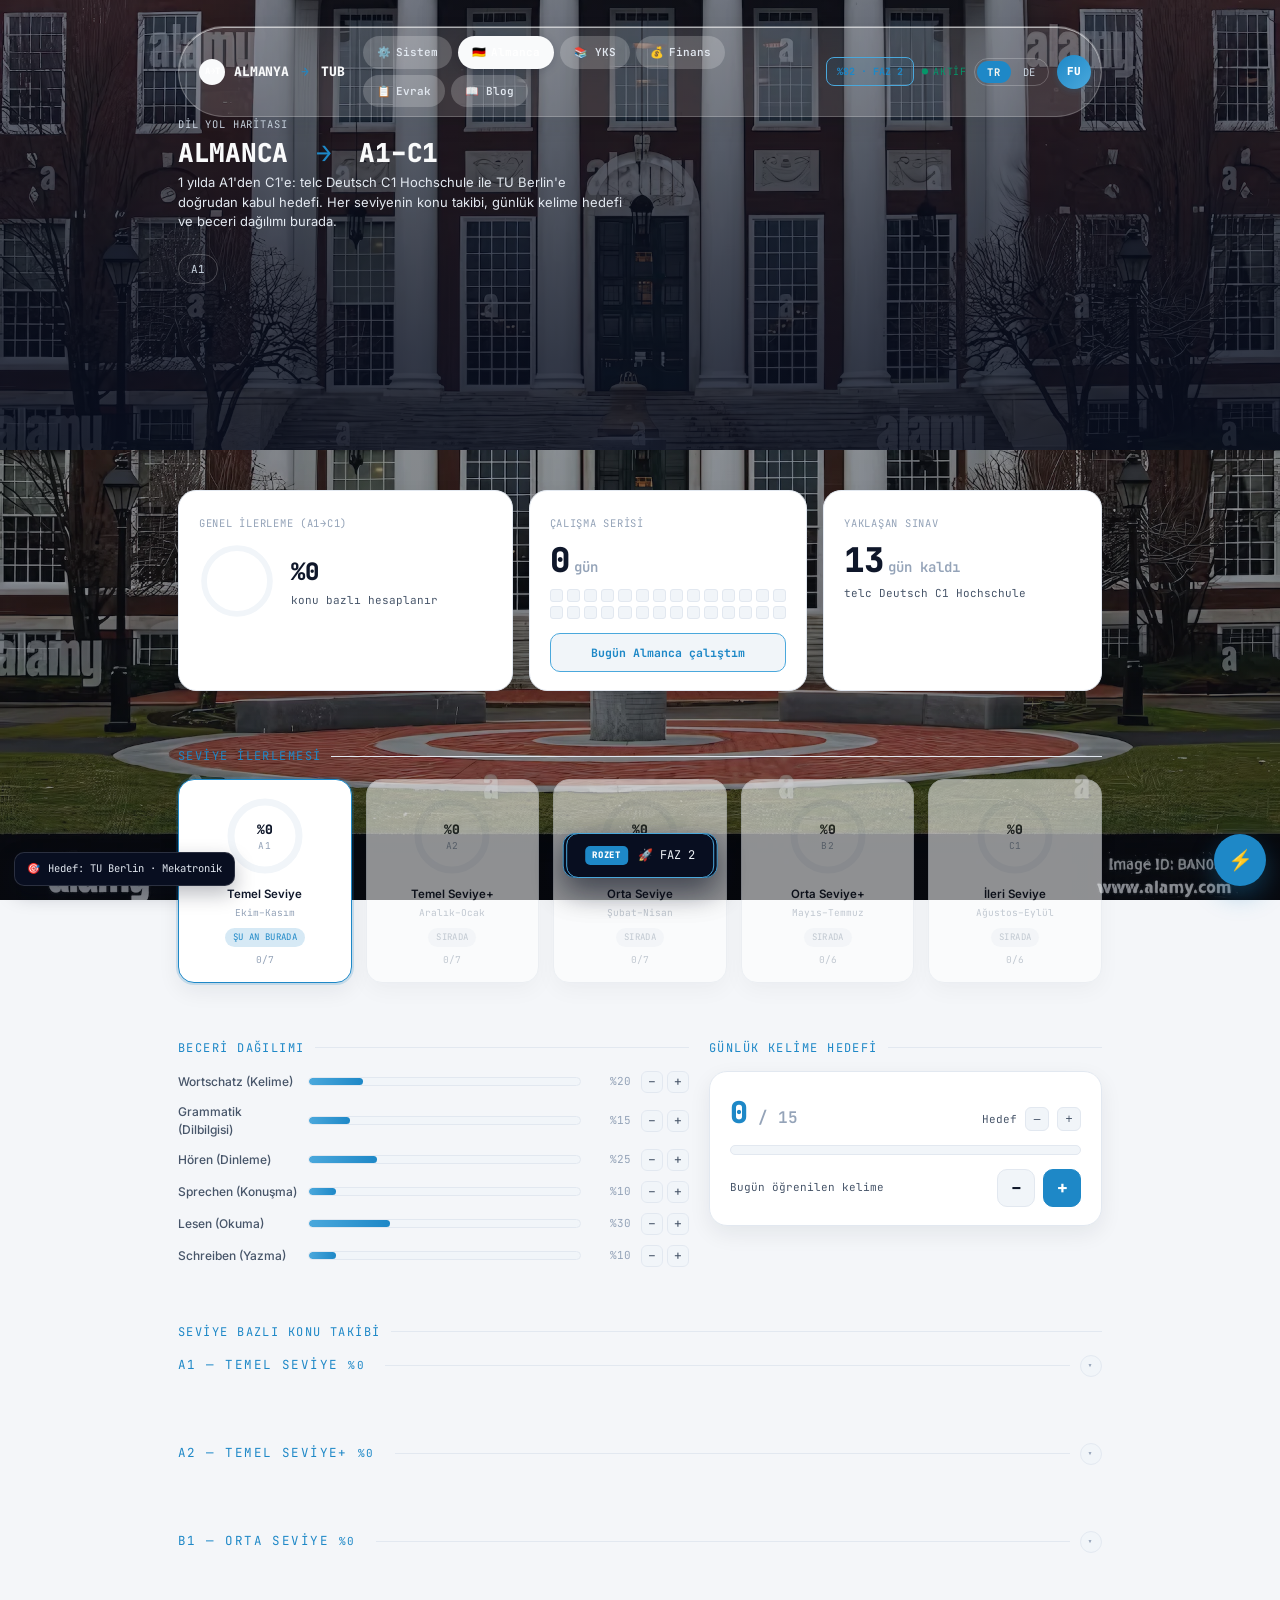
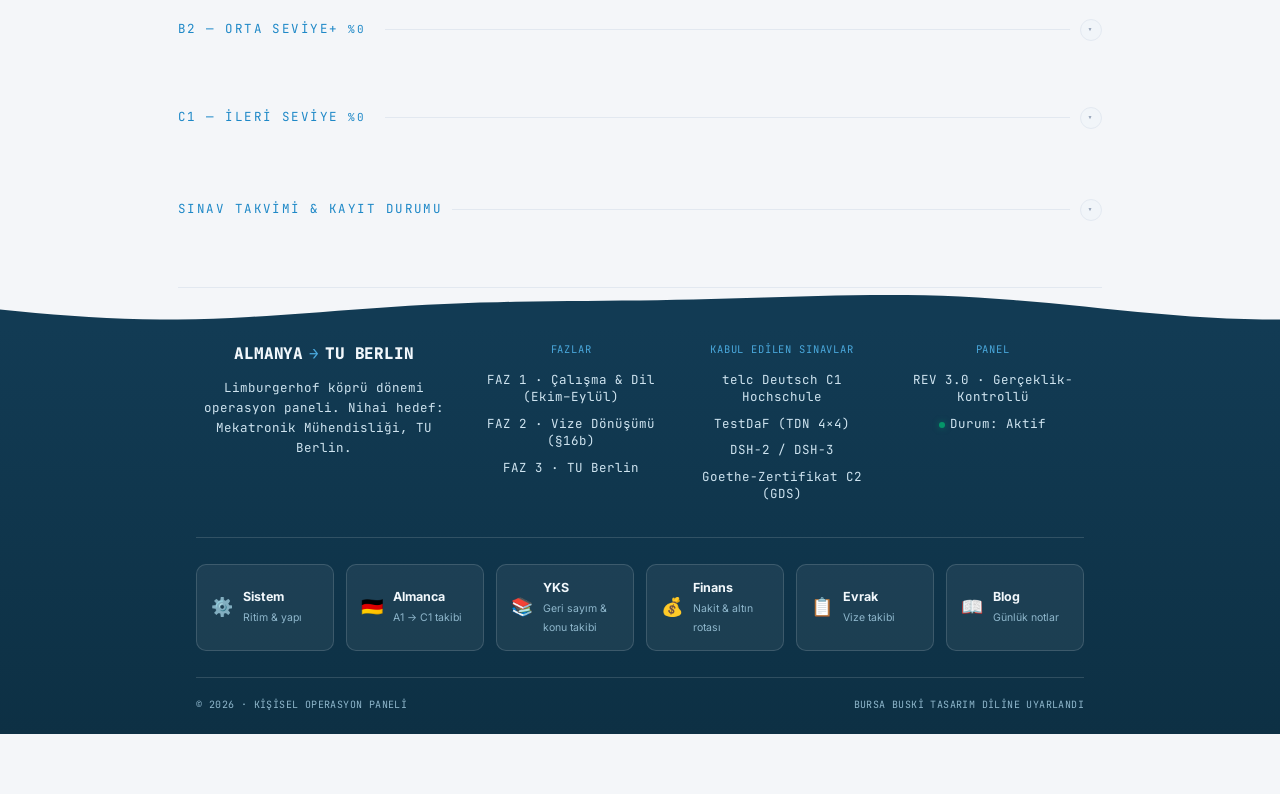
==== almanca.html @ 78490e1a "a" ====
<!DOCTYPE html>
<html lang="tr">
<head>
<meta charset="UTF-8">
<meta name="viewport" content="width=device-width, initial-scale=1.0, viewport-fit=cover">
<title>ALMANCA A1→C1 · ALMANYA → TU BERLIN</title>
<meta name="theme-color" content="#f5f2e8">
<meta name="apple-mobile-web-app-capable" content="yes">
<meta name="mobile-web-app-capable" content="yes">
<meta name="apple-mobile-web-app-status-bar-style" content="black-translucent">
<meta name="apple-mobile-web-app-title" content="ALMANYA→TUB">
<link rel="manifest" href="data:application/manifest+json,%7B%22name%22%3A%22Almanya%20Operasyon%20Paneli%22%2C%22short_name%22%3A%22Almanya%22%2C%22display%22%3A%22standalone%22%2C%22start_url%22%3A%22.%22%2C%22background_color%22%3A%22%23f5f2e8%22%2C%22theme_color%22%3A%22%23f5f2e8%22%7D">
<link rel="stylesheet" href="core.css">
<link rel="stylesheet" href="sistem.css">
<link rel="stylesheet" href="almanca.css">
</head>
<body data-page="almanca">
<div class="wrap">

  <header class="page-header">
    <nav class="dash-topnav">
      <a href="index.html" class="dash-brand"><span class="dash-brand-mark">A→T</span>ALMANYA<span class="arrow">→</span>TUB</a>
      <div class="dash-topnav-links">
        <a class="dash-topnav-link" data-page-link="sistem" href="index.html">⚙️ <span class="i18n" data-tr="Sistem" data-de="System">Sistem</span></a>
        <a class="dash-topnav-link active" data-page-link="almanca" href="almanca.html">🇩🇪 <span class="i18n" data-tr="Almanca" data-de="Deutsch">Almanca</span></a>
        <a class="dash-topnav-link" data-page-link="yks" href="yks.html">📚 YKS</a>
        <a class="dash-topnav-link" data-page-link="finans" href="finans.html">💰 <span class="i18n" data-tr="Finans" data-de="Finanzen">Finans</span></a>
        <a class="dash-topnav-link" data-page-link="evrak" href="evrak.html">📋 <span class="i18n" data-tr="Evrak" data-de="Unterlagen">Evrak</span></a>
        <a class="dash-topnav-link" data-page-link="blog" href="blog.html">📖 Blog</a>
      </div>
      <div class="dash-topnav-right">
        <span class="nav-badge" id="navProgressBadge">–% · FAZ 1</span>
        <span class="status i18n" data-tr="AKTİF" data-de="AKTIV">AKTİF</span>
        <div class="lang-toggle">
          <button type="button" class="active" data-lang="tr" onclick="setLang('tr')">TR</button>
          <button type="button" data-lang="de" onclick="setLang('de')">DE</button>
        </div>
        <div class="topnav-avatar" aria-hidden="true">FU</div>
      </div>
    </nav>

    <span class="page-header-eyebrow i18n" data-tr="DİL YOL HARİTASI" data-de="SPRACH-ROADMAP">DİL YOL HARİTASI</span>
    <h1>ALMANCA <span class="arrow">→</span> A1–C1</h1>
    <p class="i18n" data-tr="1 yılda A1'den C1'e: telc Deutsch C1 Hochschule ile TU Berlin'e doğrudan kabul hedefi. Her seviyenin konu takibi, günlük kelime hedefi ve beceri dağılımı burada." data-de="A1 bis C1 in einem Jahr: Ziel ist die direkte Zulassung zur TU Berlin mit telc Deutsch C1 Hochschule. Themenverfolgung pro Stufe, tägliches Wortschatzziel und Kompetenzverteilung — alles hier.">1 yılda A1'den C1'e: telc Deutsch C1 Hochschule ile TU Berlin'e doğrudan kabul hedefi. Her seviyenin konu takibi, günlük kelime hedefi ve beceri dağılımı burada.</p>

    <div class="phase-strip">
      <div class="phase-chip i18n" data-tr="Şu an: Seviye " data-de="Aktuell: Stufe "><span id="almCurrentLevel">–</span></div>
    </div>
  </header>

  <!-- ===== ÜST İSTATİSTİK ŞERİDİ ===== -->
  <section class="alm-stats-row">
    <div class="alm-stat-card">
      <span class="alm-stat-label i18n" data-tr="Genel İlerleme (A1→C1)" data-de="Gesamtfortschritt (A1→C1)">Genel İlerleme (A1→C1)</span>
      <div class="alm-stat-gauge-row">
        <svg class="alm-gauge" viewBox="0 0 120 120" aria-hidden="true">
          <circle class="alm-gauge-track" cx="60" cy="60" r="52"></circle>
          <circle class="alm-gauge-fill" id="almGaugeFill" cx="60" cy="60" r="52"></circle>
        </svg>
        <div>
          <div class="alm-gauge-num" id="almGaugePct">%0</div>
          <div class="alm-gauge-sub i18n" data-tr="konu bazlı hesaplanır" data-de="themenbasiert berechnet">konu bazlı hesaplanır</div>
        </div>
      </div>
    </div>

    <div class="alm-stat-card">
      <span class="alm-stat-label i18n" data-tr="Çalışma Serisi" data-de="Lernserie">Çalışma Serisi</span>
      <div class="alm-stat-big"><span id="almStreakNum">0</span><span class="unit i18n" data-tr="gün" data-de="Tage">gün</span></div>
      <div class="streak-cal" id="almStreakCal"></div>
      <button type="button" class="alm-study-btn" id="almStudyBtn">Bugün Almanca çalıştım</button>
    </div>

    <div class="alm-stat-card">
      <span class="alm-stat-label i18n" data-tr="Yaklaşan Sınav" data-de="Nächste Prüfung">Yaklaşan Sınav</span>
      <div class="alm-stat-big"><span id="almNextExamDays">–</span><span class="unit i18n" data-tr="gün kaldı" data-de="Tage übrig">gün kaldı</span></div>
      <div class="alm-stat-sub" id="almNextExamName">–</div>
    </div>
  </section>

  <!-- ===== SEVİYE KARTLARI ===== -->
  <section style="margin-top:32px;">
    <div class="sec-label i18n" data-tr="Seviye İlerlemesi" data-de="Stufenfortschritt">Seviye İlerlemesi</div>
    <div class="lvl-cards-row" id="almancaLevelCards"></div>
  </section>

  <!-- ===== BECERİ DAĞILIMI + KELİME SAYACI ===== -->
  <section style="margin-top:32px; display:grid; grid-template-columns:1.3fr 1fr; gap:20px;">
    <div>
      <div class="sec-label i18n" data-tr="Beceri Dağılımı" data-de="Kompetenzverteilung">Beceri Dağılımı</div>
      <div class="skill-bars" id="almSkillBars"></div>
    </div>

    <div>
      <div class="sec-label i18n" data-tr="Günlük Kelime Hedefi" data-de="Tägliches Wortschatzziel">Günlük Kelime Hedefi</div>
      <div class="word-counter-card">
        <div class="word-counter-top">
          <div class="word-counter-num"><span id="almWordDone">0</span><span class="of"> / <span id="almWordTarget">15</span></span></div>
          <div class="word-target-row">
            <span class="i18n" data-tr="Hedef" data-de="Ziel">Hedef</span>
            <button type="button" class="word-target-btn" id="almTargetMinus">–</button>
            <button type="button" class="word-target-btn" id="almTargetPlus">+</button>
          </div>
        </div>
        <div class="word-counter-track"><div class="word-counter-fill" id="almWordBar"></div></div>
        <div class="word-counter-actions">
          <span class="i18n" data-tr="Bugün öğrenilen kelime" data-de="Heute gelernte Wörter" style="font-family:var(--mono); font-size:11px; color:var(--text-dim);">Bugün öğrenilen kelime</span>
          <div class="word-counter-btn-group">
            <button type="button" class="word-btn" id="almWordMinus">–</button>
            <button type="button" class="word-btn plus" id="almWordPlus">+</button>
          </div>
        </div>
      </div>
    </div>
  </section>

  <!-- ===== KONU/TEMA CHECKLİST — SEVİYE BAZLI ===== -->
  <section style="margin-top:32px;">
    <div class="sec-label i18n" data-tr="Seviye Bazlı Konu Takibi" data-de="Themenverfolgung pro Stufe">Seviye Bazlı Konu Takibi</div>
    <div id="almancaThemeGroups"></div>
  </section>

  <!-- ===== SINAV TAKVİMİ ===== -->
  <details class="acc-section" style="margin-top:20px;">
    <summary class="sec-label acc-summary"><span class="i18n" data-tr="Sınav Takvimi & Kayıt Durumu" data-de="Prüfungstermine & Anmeldestatus">Sınav Takvimi & Kayıt Durumu</span><span class="acc-chevron">▾</span></summary>
    <div class="acc-body">
      <div class="cert-mini-list" id="almExamList"></div>
    </div>
  </details>

  <footer class="site-footer">
    <div class="footer-grid">
      <div class="footer-col footer-col-brand">
        <a href="index.html" class="footer-brand">ALMANYA<span class="arrow">→</span>TU BERLIN</a>
        <p class="footer-desc i18n" data-tr="Limburgerhof köprü dönemi operasyon paneli. Nihai hedef: Mekatronik Mühendisliği, TU Berlin." data-de="Operationspanel für die Übergangsphase in Limburgerhof. Endziel: Mechatronik-Ingenieurwesen, TU Berlin.">Limburgerhof köprü dönemi operasyon paneli. Nihai hedef: Mekatronik Mühendisliği, TU Berlin.</p>
      </div>
      <div class="footer-col">
        <div class="footer-col-title i18n" data-tr="Fazlar" data-de="Phasen">Fazlar</div>
        <ul class="footer-list">
          <li class="i18n" data-tr="FAZ 1 · Çalışma &amp; Dil (Ekim–Eylül)" data-de="PHASE 1 · Arbeit &amp; Sprache (Okt.–Sept.)">FAZ 1 · Çalışma &amp; Dil (Ekim–Eylül)</li>
          <li class="i18n" data-tr="FAZ 2 · Vize Dönüşümü (§16b)" data-de="PHASE 2 · Visumsumwandlung (§16b)">FAZ 2 · Vize Dönüşümü (§16b)</li>
          <li class="i18n" data-tr="FAZ 3 · TU Berlin" data-de="PHASE 3 · TU Berlin">FAZ 3 · TU Berlin</li>
        </ul>
      </div>
      <div class="footer-col">
        <div class="footer-col-title i18n" data-tr="Kabul Edilen Sınavlar" data-de="Anerkannte Prüfungen">Kabul Edilen Sınavlar</div>
        <ul class="footer-list">
          <li>telc Deutsch C1 Hochschule</li>
          <li>TestDaF (TDN 4×4)</li>
          <li>DSH-2 / DSH-3</li>
          <li>Goethe-Zertifikat C2 (GDS)</li>
        </ul>
      </div>
      <div class="footer-col">
        <div class="footer-col-title i18n" data-tr="Panel" data-de="Panel">Panel</div>
        <ul class="footer-list">
          <li class="i18n" data-tr="REV 3.0 · Gerçeklik-Kontrollü" data-de="REV 3.0 · Realitätsgeprüft">REV 3.0 · Gerçeklik-Kontrollü</li>
          <li><span class="footer-status-dot"></span><span class="i18n" data-tr="Durum: Aktif" data-de="Status: Aktiv">Durum: Aktif</span></li>
        </ul>
      </div>
    </div>

    <div class="footer-cta-row">
      <a href="index.html" class="footer-cta">
        <span class="footer-cta-icon">⚙️</span>
        <span>
          <span class="footer-cta-title i18n" data-tr="Sistem" data-de="System">Sistem</span>
          <span class="footer-cta-sub i18n" data-tr="Ritim &amp; yapı" data-de="Rhythmus &amp; Struktur">Ritim &amp; yapı</span>
        </span>
      </a>
      <a href="almanca.html" class="footer-cta">
        <span class="footer-cta-icon">🇩🇪</span>
        <span>
          <span class="footer-cta-title i18n" data-tr="Almanca" data-de="Deutsch">Almanca</span>
          <span class="footer-cta-sub i18n" data-tr="A1 → C1 takibi" data-de="A1 → C1 Verfolgung">A1 → C1 takibi</span>
        </span>
      </a>
      <a href="yks.html" class="footer-cta">
        <span class="footer-cta-icon">📚</span>
        <span>
          <span class="footer-cta-title i18n" data-tr="YKS" data-de="YKS">YKS</span>
          <span class="footer-cta-sub i18n" data-tr="Geri sayım &amp; konu takibi" data-de="Countdown &amp; Themenverfolgung">Geri sayım &amp; konu takibi</span>
        </span>
      </a>
      <a href="finans.html" class="footer-cta">
        <span class="footer-cta-icon">💰</span>
        <span>
          <span class="footer-cta-title i18n" data-tr="Finans" data-de="Finanzen">Finans</span>
          <span class="footer-cta-sub i18n" data-tr="Nakit &amp; altın rotası" data-de="Bargeld- &amp; Goldroute">Nakit &amp; altın rotası</span>
        </span>
      </a>
      <a href="evrak.html" class="footer-cta">
        <span class="footer-cta-icon">📋</span>
        <span>
          <span class="footer-cta-title i18n" data-tr="Evrak" data-de="Unterlagen">Evrak</span>
          <span class="footer-cta-sub i18n" data-tr="Vize takibi" data-de="Visumsverfolgung">Vize takibi</span>
        </span>
      </a>
      <a href="blog.html" class="footer-cta">
        <span class="footer-cta-icon">📖</span>
        <span>
          <span class="footer-cta-title i18n" data-tr="Blog" data-de="Blog">Blog</span>
          <span class="footer-cta-sub i18n" data-tr="Günlük notlar" data-de="Tagebuchnotizen">Günlük notlar</span>
        </span>
      </a>
    </div>

    <div class="footer-bottom">
      <span class="i18n" data-tr="© 2026 · Kişisel Operasyon Paneli" data-de="© 2026 · Persönliches Operationspanel">© 2026 · Kişisel Operasyon Paneli</span>
      <span class="i18n" data-tr="Bursa BUSKİ tasarım diline uyarlandı" data-de="Angepasst an das Bursa-BUSKİ-Designsystem">Bursa BUSKİ tasarım diline uyarlandı</span>
    </div>
  </footer>

</div>
<script src="core.js"></script>
<script src="almanca.js"></script>
</body>
</html>
---- core.css ----
/* ============================================================
   core.css — Tüm sayfalarda ortak: reset, layout, nav, footer,
   butonlar, motivasyon çekirdeği widget'ları (FAB/ribbon/modal/
   rozetler/toast'lar), font import, ortak hero/progress bar stilleri.
   Her sayfada core.js ile birlikte, DİĞER css dosyalarından ÖNCE
   yüklenmeli.
   ============================================================ */

@import url("https://fonts.googleapis.com/css2?family=JetBrains+Mono:wght@400;500;700;800&family=Inter:wght@400;500;600;700&display=swap");

:root {
  --void: #f4f6f9;          /* Buski tarzı açık gri sayfa zemini */
  --panel: #ffffff;         /* Beyaz kart zemini */
  --panel-2: #f1f5f9;       /* İkincil açık panel (tablo başlığı vb.) */
  --panel-blue: #eaf5fb;    /* Buski'deki açık mavi bölüm zemini */
  --line: #e2e8f0;          /* Açık kenarlık */
  --line-blue: #d3ebf7;     /* Açık mavi bölümlerdeki kenarlık */
  --purple: #1e88c7;        /* Buski'nin tek mavi vurgu tonu */
  --purple-dim: #4aa8dc;    /* Daha açık mavi (rozet/vurgu) */
  --purple-glow: rgba(30,136,199,0.18);
  --green: #059669;         /* Açık zeminde erişilebilir yeşil */
  --amber: #ea580c;         /* Turuncu vurgu (uyarı/risk) */
  --red: #dc2626;           /* Kırmızı */
  --text: #0f172a;          /* Koyu lacivert-siyah metin */
  --text-dim: #475569;      /* İkincil metin */
  --text-faint: #94a3b8;    /* Sönük metin */
  --mono: "JetBrains Mono", "SF Mono", monospace;
  --sans: "Inter", -apple-system, sans-serif;
  --radius-lg: 18px;
  --shadow-float: 0 8px 22px rgba(15,23,42,0.07), 0 1px 0 rgba(255,255,255,0.6) inset;
  --shadow-float-hover: 0 14px 32px rgba(15,23,42,0.11), 0 1px 0 rgba(255,255,255,0.6) inset;
}

*{box-sizing:border-box; margin:0; padding:0;}

html{scroll-behavior:smooth;}

body {
  position:relative;
  background: var(--void); /* fotoğraf yüklenene kadar / arkasında görünen taban ton */
  color: var(--text);
  font-family: var(--sans);
  line-height: 1.5;
  min-height: 100vh;
  padding-bottom: 60px;
  overflow-x: hidden; /* full-bleed (100vw) bölümlerin yatay scrollbar taşırmasını engeller */
}

/* ===== SİTE GENELİ ARKA PLAN FOTOĞRAFI — artık sadece hero'da değil, TÜM sayfalarda sabit (fixed)
   viewport zemini. "fixed" olduğu için görsel her zaman ekran boyutuna göre ölçekleniyor,
   sayfa ne kadar uzun olursa olsun tek görsel yeterli oluyor — kalite kaybı / tekrarlama gerekmiyor. */

body::before{
  content:"";
  position:fixed;
  inset:0;
  z-index:-1;
  background-image:
    linear-gradient(180deg, rgba(10,16,28,0.28) 0%, rgba(10,16,28,0.38) 55%, rgba(10,16,28,0.48) 100%),
    url("Studio/harvard1.webp");
  background-size:cover;
  background-position:center;
  background-repeat:no-repeat;
}

@media(max-width:640px){
body::before{ background-position: center 20%; }
}

.wrap{position:relative; z-index:1; max-width:960px; margin:0 auto; padding:0 18px;}

/* custom scrollbar */

::-webkit-scrollbar{width:10px; height:10px;}

::-webkit-scrollbar-track{background:var(--void);}

::-webkit-scrollbar-thumb{background:var(--purple-dim); border-radius:5px;}

::-webkit-scrollbar-thumb:hover{background:var(--purple);}

*{scrollbar-color:var(--purple-dim) var(--void); scrollbar-width:thin;}

/* ===== HERO / HEADER — Buski'deki gibi foto tam viewport genişliğinde, kenarlıksız full-bleed ===== */

header{
  position:relative;
  isolation:isolate;
  border-radius: 0; /* full-bleed: yuvarlak kart değil, Buski'deki gibi kenardan kenara düz şerit */
  box-shadow: none;
  /* Header içindeki her şey bu skopta tanımlı "koyu zemin" değişkenlerini kullanır,
     böylece hero fotoğrafın üstündeki metin/kartlar okunur kalır. */
  --text: #f9fafb;
  --text-dim: #e2e8f0;
  --text-faint: #cbd5e1;
  --line: rgba(255,255,255,0.22);
  --panel: rgba(255,255,255,0.14);
  --panel-2: rgba(255,255,255,0.20);
}

/* Fotoğraf zemini gerçek 100vw full-bleed katman olarak header'ın arkasına yerleştirilir;
   header'ın kendisi .wrap içinde kalıp içeriği (h1, subtitle, chip'ler) normal hizasında tutar. */

header::before{
  content:"";
  position:absolute;
  top:0; bottom:0;
  left:50%;
  width:100vw;
  transform:translateX(-50%);
  z-index:-1;
  background-image:
    linear-gradient(180deg, rgba(8,14,32,0.50) 0%, rgba(8,14,32,0.72) 60%, rgba(8,14,32,0.85) 100%),
    url("Studio/harvard1.webp"); /* Gündüz çekilmiş harvard fotoğrafı — sadece hero'da */
  background-size: cover;
  background-position: center;
}

/* hero progress */

.hero-progress{margin-top:22px;}

.hero-progress-top{display:flex; justify-content:space-between; align-items:baseline; margin-bottom:8px;}

.hero-progress-label{font-family:var(--mono); font-size:11px; color:var(--text-faint); text-transform:uppercase; letter-spacing:0.08em;}

.hero-progress-pct{font-family:var(--mono); font-weight:800; font-size:28px; color:var(--purple);}

.hero-progress-track{height:10px; background:var(--panel-2); border:1px solid var(--line); border-radius:6px; overflow:hidden;}

.hero-progress-fill{height:100%; background:var(--purple); border-radius:6px; width:100%; transition:width 1.2s cubic-bezier(.4,0,.2,1), background 0.6s ease;}

.hero-progress-fill.lvl-safe{background:linear-gradient(90deg, var(--green), var(--purple));}

.hero-progress-fill.lvl-watch{background:var(--amber);}

.hero-progress-fill.lvl-critical{background:var(--red);}

.hero-progress-sub{font-family:var(--mono); font-size:10px; color:var(--text-faint); margin-top:6px;}

/* ===== MOTİVASYON ÇEKİRDEĞİ — Aşama 1 ===== */

/* --- Boot sekansı (sadece ana sayfa, oturum başına bir kez) --- */

body.boot-active{overflow:hidden;}

.boot-overlay{
  position:fixed; inset:0; z-index:999;
  background:#080e1c;
  display:flex; align-items:center; justify-content:center;
  padding:24px;
  transition:opacity 0.6s ease, visibility 0.6s ease;
  overflow:hidden;
}

/* yumuşak mavi glow + ince nokta doku — düz siyah yerine katmanlı, sakin bir zemin */

.boot-overlay::before{
  content:""; position:absolute; inset:0;
  background:
    radial-gradient(ellipse 60% 45% at 50% 18%, rgba(30,136,199,0.22), transparent 68%),
    radial-gradient(ellipse 50% 40% at 82% 88%, rgba(30,136,199,0.10), transparent 70%),
    radial-gradient(circle, rgba(255,255,255,0.05) 1px, transparent 1px);
  background-size:auto, auto, 26px 26px;
  animation:bootGlowShift 8s ease-in-out infinite alternate;
}

@keyframes bootGlowShift{ from{ opacity:0.85; } to{ opacity:1; } }

.boot-overlay.boot-fade-out{opacity:0; visibility:hidden; pointer-events:none;}

.boot-overlay.boot-fade-out .boot-card{transform:scale(0.97) translateY(-6px);}

.boot-card{
  position:relative; z-index:1;
  width:min(380px,100%);
  padding:34px 30px 28px;
  border-radius:20px;
  background:linear-gradient(180deg, rgba(255,255,255,0.055), rgba(255,255,255,0.02));
  border:1px solid rgba(255,255,255,0.12);
  box-shadow:0 24px 60px rgba(0,0,0,0.35), 0 1px 0 rgba(255,255,255,0.06) inset;
  backdrop-filter:blur(6px);
  display:flex; flex-direction:column; align-items:center; gap:22px;
  animation:bootCardIn 0.6s cubic-bezier(.16,1,.3,1);
  transition:transform 0.55s cubic-bezier(.4,0,.2,1);
}

@keyframes bootCardIn{ from{ opacity:0; transform:scale(0.94) translateY(10px); } to{ opacity:1; transform:scale(1) translateY(0); } }

.boot-emblem{display:flex; flex-direction:column; align-items:center; gap:6px;}

.boot-emblem-mark{
  font-family:var(--mono); font-weight:800; font-size:15px; letter-spacing:0.14em;
  color:#f1f5f9;
}

.boot-emblem-mark .arrow{color:var(--purple-dim); padding:0 5px;}

.boot-emblem-sub{
  font-family:var(--mono); font-size:9px; letter-spacing:0.22em; text-transform:uppercase;
  color:rgba(226,232,240,0.4);
}

.boot-lines{
  width:100%;
  font-family:var(--mono); font-size:12px; letter-spacing:0.02em;
  color:rgba(226,232,240,0.82); text-align:left;
  display:flex; flex-direction:column; gap:9px;
}

.boot-line{
  min-height:1.3em; display:flex; align-items:center; gap:9px;
  opacity:0; transform:translateY(3px);
  animation:bootLineIn 0.35s ease forwards;
}

@keyframes bootLineIn{ to{ opacity:1; transform:translateY(0); } }

.boot-line-dot{
  flex:0 0 auto; width:5px; height:5px; border-radius:50%;
  background:rgba(74,168,220,0.9); box-shadow:0 0 6px rgba(74,168,220,0.7);
}

.boot-line-text{flex:1;}

.boot-line.boot-line-done .boot-line-dot{background:var(--green); box-shadow:0 0 6px rgba(5,150,105,0.6);}

.boot-progress-row{width:100%; display:flex; align-items:center; gap:10px;}

.boot-progress-track{
  flex:1; height:5px; border-radius:4px; overflow:hidden;
  background:rgba(255,255,255,0.08); border:1px solid rgba(255,255,255,0.10);
}

.boot-progress-fill{height:100%; width:0%; border-radius:4px; transition:width 0.15s linear;
  background:linear-gradient(90deg, var(--purple-dim), var(--purple));
}

.boot-progress-pct{
  font-family:var(--mono); font-size:11px; font-weight:700; color:rgba(226,232,240,0.55);
  min-width:34px; text-align:right; font-variant-numeric:tabular-nums;
}

@media(prefers-reduced-motion: reduce){
.boot-overlay{display:none !important;}
}

/* --- Günlük kişisel mesaj (hero üstü) --- */

/* --- Biriken gün sayacı --- */

/* --- Rota haritası (Türkiye → Limburgerhof) --- */

@keyframes routeDash{to{stroke-dashoffset:-400;}}

.route-label{font-family:var(--mono); font-size:8px; fill:var(--text-faint); letter-spacing:0.04em;}

/* --- Faz tamamlama toast'ı --- */

.phase-toast{
  position:fixed; left:50%; bottom:22px; transform:translate(-50%,120%);
  z-index:900; display:flex; align-items:center; gap:10px;
  background:#080e20; color:#f1f5f9; border:1px solid var(--purple-dim);
  padding:12px 18px; border-radius:12px; font-family:var(--mono); font-size:12px;
  box-shadow:0 12px 30px rgba(8,14,32,0.35);
  transition:transform 0.45s cubic-bezier(.2,.8,.3,1);
  max-width:90vw;
}

.phase-toast.show{transform:translate(-50%,0);}

.phase-toast-tag{
  background:var(--purple); color:#fff; font-weight:800; font-size:9px;
  letter-spacing:0.08em; padding:3px 7px; border-radius:5px; flex-shrink:0;
}

/* --- Ambient nefes alma dokusu (CAD çizgileri) --- */

@keyframes breathe{0%,100%{opacity:0.45;}50%{opacity:0.85;}}

/* ===== MOTİVASYON ÇEKİRDEĞİ — Aşama 2 (site geneli) ===== */

/* --- Sabit hatırlatma şeridi --- */

.reason-ribbon{
  position:fixed; left:14px; bottom:14px; z-index:850;
  display:flex; align-items:center; gap:8px;
  background:#080e20; color:#e2e8f0; border:1px solid rgba(255,255,255,0.14);
  padding:8px 12px; border-radius:10px; font-family:var(--mono); font-size:10.5px;
  max-width:min(260px,60vw); cursor:pointer; box-shadow:0 8px 20px rgba(8,14,32,0.28);
  transition:transform 0.2s ease;
}

.reason-ribbon:hover{transform:translateY(-2px);}

.reason-ribbon-text{overflow:hidden; text-overflow:ellipsis; white-space:nowrap;}

@media(max-width:520px){
.reason-ribbon{max-width:150px; font-size:9.5px; padding:7px 10px; left:10px; bottom:10px;}
}

/* --- Kontrol paneli FAB --- */

.motiv-fab{
  position:fixed; right:14px; bottom:14px; z-index:860;
  width:52px; height:52px; border-radius:50%;
  background:var(--purple); color:#fff; border:none; cursor:pointer;
  display:flex; align-items:center; justify-content:center; font-size:20px;
  box-shadow:0 10px 24px rgba(30,136,199,0.35);
  transition:transform 0.2s ease;
}

.motiv-fab:hover{transform:scale(1.06);}

.motiv-fab-badge{
  position:absolute; top:-4px; right:-4px; background:var(--amber); color:#fff;
  font-family:var(--mono); font-size:9px; font-weight:800; min-width:16px; height:16px;
  border-radius:8px; align-items:center; justify-content:center; padding:0 3px;
}

@media(max-width:520px){
.motiv-fab{right:10px; bottom:10px; width:46px; height:46px; font-size:18px;}
}

.motiv-panel{
  position:fixed; right:14px; bottom:76px; z-index:861;
  width:min(300px,88vw); background:var(--panel); border:1px solid var(--line);
  border-radius:16px; box-shadow:var(--shadow-float-hover); padding:16px;
  display:flex; flex-direction:column; gap:12px;
  transform:translateY(12px) scale(0.98); opacity:0; visibility:hidden; pointer-events:none;
  transition:transform 0.22s ease, opacity 0.22s ease, visibility 0.22s ease;
}

.motiv-panel.open{transform:translateY(0) scale(1); opacity:1; visibility:visible; pointer-events:auto;}

@media(max-width:520px){
.motiv-panel{right:10px; bottom:66px;}
}

.motiv-panel-head{display:flex; justify-content:space-between; align-items:center;}

.motiv-panel-title{font-family:var(--mono); font-size:11px; letter-spacing:0.08em; text-transform:uppercase; color:var(--text-faint);}

.motiv-sound-toggle{background:none; border:1px solid var(--line); border-radius:8px; width:28px; height:28px; cursor:pointer; font-size:13px; color:var(--text-dim);}

.motiv-sound-toggle.on{color:var(--purple); border-color:var(--purple-dim);}

.motiv-row{display:flex; align-items:center; justify-content:space-between; gap:10px;}

.motiv-checkin-btn{
  flex:1; font-family:var(--mono); font-size:12px; font-weight:700; letter-spacing:0.03em;
  padding:10px 12px; border-radius:10px; border:1px solid var(--purple-dim); background:transparent;
  color:var(--purple); cursor:pointer; transition:background 0.15s ease, color 0.15s ease;
}

.motiv-checkin-btn.done{background:var(--purple); color:#fff;}

.motiv-streak{font-family:var(--mono); font-size:11px; color:var(--text-dim);}

.motiv-streak b{color:var(--amber);}

.motiv-btn-secondary{
  width:100%; font-family:var(--mono); font-size:11.5px; text-align:left; padding:9px 10px; border-radius:9px;
  border:1px solid var(--line); background:var(--panel-2); color:var(--text); cursor:pointer;
  display:flex; align-items:center; gap:8px;
}

.motiv-btn-secondary:hover{border-color:var(--purple-dim);}

.motiv-btn-secondary.active{border-color:var(--purple); color:var(--purple);}

/* --- Modal (neden başladım / bugün zor) --- */

.motiv-modal-overlay{
  position:fixed; inset:0; z-index:950; background:rgba(8,14,32,0.55);
  display:flex; align-items:center; justify-content:center; padding:20px;
  opacity:0; visibility:hidden; transition:opacity 0.2s ease, visibility 0.2s ease;
}

.motiv-modal-overlay.open{opacity:1; visibility:visible;}

.motiv-modal{
  background:var(--panel); border-radius:16px; padding:26px 24px; max-width:420px; width:100%;
  box-shadow:0 24px 60px rgba(8,14,32,0.4); font-family:var(--sans);
}

.motiv-modal-title{font-family:var(--mono); font-size:12px; text-transform:uppercase; letter-spacing:0.08em; color:var(--purple); margin-bottom:10px;}

.motiv-modal-text{font-size:14.5px; line-height:1.65; color:var(--text); white-space:pre-line;}

.motiv-modal-close{margin-top:18px; font-family:var(--mono); font-size:11px; padding:9px 14px; border-radius:9px; border:1px solid var(--line); background:var(--panel-2); cursor:pointer; color:var(--text-dim);}

/* --- Sakin mod --- */

body.calm-mode .route-map-wrap,
body.calm-mode .dim-row,
body.calm-mode .phase-toast,
body.calm-mode .daily-timeline,
body.calm-mode .accum-days-sub{display:none !important;}

body.calm-mode section, body.calm-mode header, body.calm-mode details.acc-section{animation:none !important;}

body.calm-mode .dim-seg .dim-line{animation:none !important;}

.calm-banner{
  font-family:var(--mono); font-size:12px; color:var(--purple); text-align:center;
  padding:14px 16px; margin-bottom:18px; border:1px dashed var(--purple-dim); border-radius:12px;
  background:var(--panel-blue);
}

/* --- Zor sayfa empati mesajı --- */

.empathy-banner{
  font-family:var(--mono); font-size:11.5px; color:var(--text-dim);
  background:var(--panel-blue); border:1px solid var(--line-blue); border-radius:10px;
  padding:10px 14px; margin:14px 0 0; display:flex; align-items:center; gap:8px;
}

/* ===== MOTİVASYON ÇEKİRDEĞİ — Aşama 3 (kanıt / log / rozet) ===== */

/* --- İlerleme kanıtı sayaçları --- */

/* --- Rozetler --- */

.badge-item{
  display:flex; flex-direction:column; align-items:center; gap:6px; text-align:center;
  background:var(--panel-2); border:1px solid var(--line); border-radius:12px; padding:12px 8px;
  opacity:0.45; filter:grayscale(1);
}

.badge-item.earned{opacity:1; filter:none; background:var(--panel); border-color:var(--purple-dim);}

.badge-icon{font-size:22px;}

.badge-title{font-family:var(--mono); font-size:9px; letter-spacing:0.02em; color:var(--text-dim); line-height:1.3;}

/* --- Sistem günlüğü --- */

.log-line{font-family:var(--mono); font-size:11px; color:#cbd5e1; line-height:1.5;}

.log-ts{color:var(--purple-dim);}

.log-empty{font-family:var(--mono); font-size:11px; color:#64748b;}

/* section entrance animation */

section, header, details.acc-section{
  animation:rise 0.6s cubic-bezier(.2,.7,.3,1) both;
}

@keyframes rise{
  from{opacity:0; transform:translateY(14px);}
  to{opacity:1; transform:translateY(0);}
}

header{animation-delay:0s;}

section:nth-of-type(1){animation-delay:.08s;}

section:nth-of-type(2){animation-delay:.16s;}

section:nth-of-type(3){animation-delay:.24s;}

section:nth-of-type(4){animation-delay:.32s;}

section:nth-of-type(5){animation-delay:.40s;}

section:nth-of-type(6){animation-delay:.48s;}

section:nth-of-type(7){animation-delay:.56s;}

section:nth-of-type(8){animation-delay:.64s;}

section:nth-of-type(9){animation-delay:.72s;}

section:nth-of-type(10){animation-delay:.80s;}

@media(prefers-reduced-motion: reduce){
section, header, details.acc-section{animation:none;}
.hero-progress-fill{transition:none;}
}

/* CAD dimension line */

/* ===== HEADER ===== */

/* Artık sade bir foto-hero: üstte eyebrow/başlık, altta TEK bir yüzen cam kart (genel ilerleme).
   Faz chip'leri, gün sayacı ve rota haritası artık fotoğrafın dışında, .hero-meta içinde. */

header{
  padding:26px 22px 34px;
  margin-bottom:40px;
  min-height:50vh;
  display:flex;
  flex-direction:column;
}

.tag-row{
  display:flex; justify-content:space-between; align-items:center;
  font-family:var(--mono); font-size:10.5px; letter-spacing:0.08em;
  color:var(--text-faint); text-transform:uppercase; margin-bottom:20px;
  flex-wrap:wrap; gap:10px 16px;
  padding-bottom:14px; border-bottom:1px solid var(--line);
}

.tag-row span.status{color:var(--green); display:inline-flex; align-items:center;}

.tag-row span.status::before{
  content:"●"; margin-right:6px; animation:pulse 2s infinite ease-in-out;
}

@keyframes pulse{0%,100%{opacity:1;}50%{opacity:0.3;}}

h1{
  font-family:var(--mono); font-weight:800; font-size:clamp(24px,5vw,36px);
  letter-spacing:-0.01em; color:var(--text); line-height:1.1;
}

h1 .arrow{color:var(--purple); padding:0 8px;}

/* ===== PHASE STRIP ===== */

.phase-chip.active{
  border-color:var(--purple); color:var(--purple); background:rgba(30,136,199,0.12);
  box-shadow:0 0 0 1px var(--purple-glow) inset;
}

/* ===== HERO ALTI VERİ KATMANI (foto dışında, beyaz zeminde) ===== */

/* ===== SECTION LABEL ===== */

.sec-label{
  font-family:var(--mono); font-size:12px; letter-spacing:0.12em;
  color:var(--purple); text-transform:uppercase; margin-bottom:14px;
  display:flex; align-items:center; gap:10px;
}

.sec-label::after{content:""; flex:1; height:1px; background:var(--line);}

section{margin-bottom:44px;}

/* ===== FAZ 7: AKORDİYON (uzun/yoğun bölümler için) ===== */

details.acc-section{margin-bottom:44px;}

details.acc-section > .acc-body{margin-top:14px;}

.acc-summary{
  cursor:pointer; list-style:none; user-select:none;
  -webkit-tap-highlight-color:transparent;
}

.acc-summary::-webkit-details-marker{display:none;}

.acc-summary .acc-chevron{
  font-family:var(--mono); font-size:12px; color:var(--text-faint);
  transition:transform .25s ease; flex-shrink:0; order:3;
}

details.acc-section[open] > .acc-summary .acc-chevron{transform:rotate(180deg);}

.acc-summary:hover{color:var(--purple);}

.acc-summary:hover::after{background:var(--purple-dim);}

/* ===== ROADMAP (signature element) ===== */

.roadmap-outer.can-scroll .scroll-hint{opacity:1;}

.roadmap-outer.at-end .scroll-hint{opacity:0;}

.roadmap{
  display:flex; gap:0; min-width:max-content; position:relative; padding-top:6px;
}

.node{
  width:128px; flex-shrink:0; position:relative; padding:0 14px;
  scroll-snap-align:start;
}

.node::before{
  content:""; position:absolute; top:16px; left:0; right:0; height:2px;
  background:var(--line);
}

.node:first-child::before{left:50%;}

.node:last-child::before{right:50%;}

.node.done::before{background:var(--purple);}

.dot{
  width:12px; height:12px; border-radius:50%; background:var(--panel-2);
  border:2px solid var(--text-faint);
  position:relative; z-index:2; margin:10px auto 12px;
}

.node.done .dot{border-color:var(--purple); background:var(--purple); box-shadow:0 0 10px var(--purple-glow);}

.node.now .dot{border-color:var(--green); background:var(--green); box-shadow:0 0 12px rgba(5,150,105,0.4);}

.node.now .node-card{border-color:var(--green);}

/* ===== STAT GRID ===== */

.stat{
  background:var(--panel); border:1px solid var(--line); border-radius:12px; padding:16px;
}

.stat-label{font-family:var(--mono); font-size:10px; color:var(--text-faint); text-transform:uppercase; letter-spacing:0.06em;}

/* ===== "Rakamlarla Buski" tarzı: foto zemin + yüzen beyaz stat kartları =====
   .stat-grid'in arkasına gerçek 100vw full-bleed bir doğa fotoğrafı konur
   (header'daki aynı teknik: ::before, left:50%/width:100vw/translateX(-50%)),
   içerik .wrap hizasında kalır. Kartlar bu zemin üzerinde her zaman opak
   beyaz, köşeli (border-radius:0) ve gölgeli durur — koyu foto zemininde de
   okunaklı kalsınlar diye .stat-photo-wrap kendi --text/--text-faint'ini
   koyu tonlara sabitler (header'ın tersine, kartların İÇİ hep beyaz kalır). */

.stat-photo-wrap{
  position:relative;
  isolation:isolate;
  padding:34px 0;
  margin:4px 0 14px;
}

.stat-photo-wrap::before{
  content:"";
  position:absolute;
  top:0; bottom:0;
  left:50%;
  width:100vw;
  transform:translateX(-50%);
  z-index:-1;
  background-image:
    linear-gradient(180deg, rgba(8,20,32,0.18) 0%, rgba(8,20,32,0.32) 100%),
    url("Studio/gallery4.jpg"); /* sisli şelale/vadi — Senaryolar (nakit akışı) zemini */
  background-size:cover;
  background-position:center;
}

.stat-photo-wrap .stat-grid{position:relative; z-index:1;}

.stat-photo-wrap .stat{
  background:#ffffff; border:none; border-radius:0;
  box-shadow:0 10px 26px rgba(8,20,32,0.22);
  --text:#0f1720; --text-faint:#5b6b78;
}

@media(max-width:640px){
.stat-photo-wrap{padding:24px 0;}
}

/* ===== YOLCULUK FOTO ŞERİDİ (roadmap bölümleri için — Buski'deki foto şeridi mantığı,
   stat-photo-wrap'ten farklı olarak tek büyük zemin değil, yan yana küçük kareler) ===== */

/* ===== YKS ÇEKLİST (konu takibi) ===== */

details.yks-subject{
  margin-bottom:12px; background:var(--panel); border:1px solid var(--line);
  border-radius:12px; padding:14px 16px;
}

details.yks-subject > .acc-summary{margin-bottom:0;}

details.yks-subject .sec-label{margin-bottom:0;}

.yks-subject-count{
  font-family:var(--mono); font-size:11px; color:var(--text-faint); flex-shrink:0;
}

details.yks-subject[open] > .acc-summary .yks-subject-count{color:var(--purple);}

.yks-mini-track{height:5px; margin:12px 0 10px;}

.yks-mini-fill{transition:width .5s ease;}

.yks-topic-list{display:flex; flex-direction:column; gap:2px;}

.yks-topic-row{
  display:flex; align-items:flex-start; gap:10px; padding:7px 4px;
  cursor:pointer; border-radius:6px; font-family:var(--sans); font-size:13.5px;
  color:var(--text-dim); transition:background .15s ease;
}

.yks-topic-row:hover{background:var(--panel-2);}

.yks-topic-row input[type="checkbox"]{
  appearance:none; -webkit-appearance:none; width:17px; height:17px; flex-shrink:0;
  border:1.5px solid var(--line); border-radius:5px; background:var(--panel-2);
  margin-top:1px; cursor:pointer; position:relative; transition:all .15s ease;
}

.yks-topic-row input[type="checkbox"]:checked{
  background:var(--purple); border-color:var(--purple);
}

.yks-topic-row input[type="checkbox"]:checked::after{
  content:"✓"; position:absolute; inset:0; display:flex; align-items:center;
  justify-content:center; font-size:12px; font-weight:800; color:#ffffff;
}

.yks-topic-row.checked .yks-topic-name{color:var(--text-faint); text-decoration:line-through; text-decoration-color:var(--line);}

.yks-subtopics .yks-topic-row{font-size:12.5px; padding:5px 4px;}

.yks-subtopics .yks-topic-row input[type="checkbox"]{width:15px; height:15px;}

/* ===== EVRAK — evrak durumu notu, form kartları ===== */

.evrak-form-group.full{grid-column:1 / -1;}

.evrak-form-input{
  font-family:var(--sans); font-size:13.5px; color:var(--text);
  background:var(--panel-2); border:1px solid var(--line); border-radius:8px;
  padding:9px 12px; width:100%; transition:border-color .15s ease, background .15s ease;
}

.evrak-form-input::placeholder{color:var(--text-faint);}

.evrak-form-input:focus{outline:none; border-color:var(--purple); background:var(--panel);}

/* ===== KOMPAKT CANLI KUR ROZETLERİ (Ay Ay Kasa Kaydı içine taşındı) ===== */

.kasa-rate-strip{display:flex; gap:8px; flex-wrap:wrap;}

.kasa-rate-chip{
  display:flex; align-items:center; gap:7px; background:var(--panel); border:1px solid var(--line);
  border-radius:999px; padding:6px 14px;
}

.kasa-rate-code{font-family:var(--mono); font-size:10px; color:var(--text-faint); text-transform:uppercase; letter-spacing:0.05em;}

.kasa-rate-val{font-family:var(--mono); font-weight:800; font-size:14px; color:var(--purple); font-variant-numeric:tabular-nums;}

/* ===== SCENARIO BARS ===== */

.bar-track{height:8px; background:var(--panel-2); border-radius:5px; overflow:hidden; border:1px solid var(--line);}

.bar-fill{height:100%; border-radius:5px;}

.bar-fill.base{width:74%; background:linear-gradient(90deg, var(--purple-dim), var(--purple));}

.bar-fill.max{width:100%; background:linear-gradient(90deg, var(--purple), var(--green));}

/* ===== RISK PANEL ===== */

.risk-panel{
  background:repeating-linear-gradient(135deg, rgba(168,99,26,0.07) 0 10px, transparent 10px 20px), var(--panel);
  border:1px solid rgba(168,99,26,0.4); border-radius:12px; padding:18px 20px;
}

.risk-item{display:flex; gap:12px; padding:10px 0; border-bottom:1px dashed var(--line);}

.risk-item:last-child{border-bottom:none; padding-bottom:0;}

.risk-item:first-child{padding-top:0;}

.risk-icon{color:var(--amber); font-family:var(--mono); font-size:14px; flex-shrink:0;}

.risk-text{font-size:13px; color:var(--text-dim); line-height:1.55;}

.risk-text b{color:var(--text); font-weight:600;}

/* ===== GÜNLÜK RİTİM + HAFTALIK YAPI (birleşik akordiyon) ===== */

/* ===== DAILY TIMELINE ===== */

.daily-timeline{
  display:flex; height:34px; border-radius:8px; overflow:hidden;
  border:1px solid var(--line);
}

.timeline-ticks{display:flex; justify-content:space-between; font-family:var(--mono); font-size:9.5px; color:var(--text-faint); margin-top:5px; padding:0 1px;}

.legend-item{display:flex; align-items:center; gap:7px; font-family:var(--mono); font-size:11px; color:var(--text-dim);}

.legend-dot{width:10px; height:10px; border-radius:3px; flex-shrink:0;}

/* ===== TABLE =====
   Opak beyaz yerine hero'daki gibi "cam" (glass) zemin: yarı saydam koyu
   fon + blur, foto arkadan hafifçe sezilir ama metin her zaman okunur
   kalır çünkü bu skopta --text ailesi header'daki gibi açık renge alınıyor. */

.table-wrap{
  overflow-x:auto; border-radius:12px;
  background: rgba(8,14,32,0.62);
  backdrop-filter: blur(10px);
  -webkit-backdrop-filter: blur(10px);
  border: 1px solid rgba(255,255,255,0.14);
  --text: #f9fafb;
  --text-dim: #e2e8f0;
  --text-faint: #cbd5e1;
  --line: rgba(255,255,255,0.16);
}

table{width:100%; border-collapse:collapse; font-family:var(--mono); font-size:12.5px; min-width:560px;}

th{
  background:rgba(255,255,255,0.06); text-align:left; padding:10px 14px; font-size:10.5px;
  text-transform:uppercase; letter-spacing:0.05em; color:var(--text-faint); font-weight:500;
  border-bottom:1px solid var(--line);
}

td{padding:10px 14px; border-bottom:1px solid var(--line); color:var(--text-dim);}

tr:last-child td{border-bottom:none;}

tr:hover td{background:rgba(74,168,220,0.12);}

td.cash{color:var(--text); font-weight:600;}

td.gold{color:var(--purple-dim);}

tr.milestone td{background:rgba(52,211,153,0.14);}

tr.milestone td.cash{color:#6ee7b7;}

/* ===== FOOTER ===== */

footer{
  margin-top:50px; padding-top:20px; border-top:1px solid var(--line);
  font-family:var(--mono); font-size:10.5px; color:var(--text-faint); text-align:center;
  line-height:1.8;
}

@media(max-width:640px){
.stat-grid .stat:first-child{grid-column:1 / -1;}
.legend-item{font-size:10.5px;}
.node{width:112px; padding:0 9px;}
.weekly-table table{min-width:0;}
.weekly-table thead{display:none;}
.weekly-table tbody, .weekly-table tr, .weekly-table td{display:block; width:100%;}
.weekly-table tr{padding:10px 14px; border-bottom:1px solid var(--line);}
.weekly-table tr:last-child{border-bottom:none;}
.weekly-table td{
    display:flex; justify-content:space-between; align-items:baseline; gap:14px;
    padding:4px 0; border-bottom:none; text-align:right;
  }
.weekly-table td::before{
    content:attr(data-label); color:var(--text-faint); font-size:9.5px;
    text-transform:uppercase; letter-spacing:0.05em; text-align:left; flex-shrink:0;
  }
}

/* ===== LANG TOGGLE ===== */

.lang-toggle{
  display:flex; gap:2px; font-family:var(--mono); font-size:10.5px;
  border:1px solid var(--line); border-radius:20px; padding:2px; flex-shrink:0;
}

.lang-toggle button{
  background:transparent; border:none; color:var(--text-faint); font-family:var(--mono);
  font-size:10.5px; letter-spacing:0.06em; padding:4px 10px; border-radius:16px; cursor:pointer;
}

.lang-toggle button.active{background:var(--purple); color:#faf7ef; font-weight:700;}

/* ===== KASA TABLOSU: KOMPAKT/TAM GEÇİŞİ ===== */

/* ===== SEKMELİ (TAB) NAVİGASYON: ZAMAN / SİSTEM / FİNANS ===== */

.tab-nav{
  display:flex; gap:6px; margin:22px 0 26px; background:var(--panel);
  border:1px solid var(--line); border-radius:999px; padding:6px; position:sticky; top:10px; z-index:20;
}

.tab-btn{
  flex:1; display:flex; align-items:center; justify-content:center; gap:6px;
  background:transparent; border:none; border-radius:999px; cursor:pointer;
  font-family:var(--mono); font-size:11px; font-weight:700; text-transform:uppercase;
  letter-spacing:0.05em; color:var(--text-faint); padding:11px 6px; transition:all .15s ease;
}

.tab-btn:hover{color:var(--text-dim); background:var(--panel-2);}

.tab-btn.active{color:#ffffff; background:var(--purple); box-shadow:0 2px 8px var(--purple-glow);}

.tab-btn{text-decoration:none;}

/* .tab-btn artık çok sayfalı nav'da <a> olarak da kullanılıyor */

.tab-panel{display:none;}

.tab-panel.active{display:block; animation:tabFadeIn .18s ease;}

@keyframes tabFadeIn{from{opacity:0; transform:translateY(4px);} to{opacity:1; transform:translateY(0);}}

@media(max-width:420px){
.tab-btn{font-size:9.5px; padding:10px 4px; gap:4px;}
}

/* ===== ÇOK SAYFALI SİTE NAV — üstte sabit, sayfa geçişleri için kullanılır ===== */

.nav-badge{
  font-family:var(--mono); font-size:10px; font-weight:700; color:var(--purple);
  background:rgba(30,136,199,0.1); border:1px solid var(--purple-dim); border-radius:8px;
  padding:6px 10px; white-space:nowrap; margin-left:4px; flex-shrink:0;
}

@media(max-width:560px){
.nav-badge{display:none;}
}

/* ===== ALT SAYFA BAŞLIĞI — index.html dışındaki sayfalarda büyük hero yerine kompakt başlık.
   Artık bu da doğrudan canlı/koyu fotoğraf zemininin üstünde durduğu için header'daki gibi
   açık renk metin skopuna alınıyor (foto beyazla yıkanmadığı için okunabilirlik burada sağlanıyor). */

.page-header{
  padding:26px 0 4px;
  --text: #f9fafb;
  --text-dim: #e2e8f0;
  --text-faint: #cbd5e1;
  --line: rgba(255,255,255,0.22);
}

.page-header-eyebrow{
  font-family:var(--mono); font-size:10.5px; color:var(--text-faint); text-transform:uppercase;
  letter-spacing:0.08em; display:flex; align-items:center; gap:8px;
}

.page-header h1{
  font-family:var(--mono); font-size:26px; font-weight:800; letter-spacing:-0.01em;
  margin-top:6px; color:var(--text);
}

.page-header h1 .arrow{color:var(--purple); margin:0 4px;}

.page-header p{font-family:var(--sans); font-size:13px; color:var(--text-dim); margin-top:6px; max-width:56ch;}

/* ===== YENİ: MOBİL DİKEY KART DÜZELTMESİ (FAZ 2) ===== */

@media(max-width: 640px) {
.roadmap{flex-direction:column; padding:10px 0;}
.node{width:100%; padding:0 0 0 32px; margin-bottom:16px; scroll-snap-align:none; display:flex; align-items:center;}
.node::before{left:13px !important; top:0 !important; bottom:-16px; width:2px; height:auto; right:auto;}
.node:last-child::before{display:none;}
.dot{position:absolute; left:8px; top:50%; transform:translateY(-50%); margin:0;}
}

/* ==========================================================
   BUSKİ İLHAMLI DÜZEN KATMANI
   Vurgu rengi artık Buski'nin tek mavi tonu (--purple değişkeni
   mavi olarak tanımlı); Buski'nin "yuvarlak köşe + bol boşluk +
   yükselen kart" düzen dilini de üstüne bindiriyoruz. Mevcut
   selector'lara dokunmadan, override olarak ekleniyor — hiçbir
   JS class'ı (done/now/checked vb.) etkilenmiyor.
   ========================================================== */

/* --radius-lg / --shadow-float artık :root'ta tanımlı, burada tekrar tanımlamıyoruz */

/* --- Kartların hepsi: daha yuvarlak köşe + yükselen (floating) gölge --- */

.node-card, .stat, .table-wrap, .scenario, .risk-panel, .rate-panel,
.cert-mini, details.yks-subject, .yks-unit, .tab-nav,
.acc-body > .yks-topic-group{
  border-radius: var(--radius-lg) !important;
  box-shadow: var(--shadow-float);
  transition: transform .2s cubic-bezier(.2,.7,.3,1), box-shadow .2s ease, border-color .2s ease;
}

/* Hover'da hafif yükselme — Buski'nin kart-hover davranışı */

.node-card:hover, .stat:hover, details.yks-subject:hover,
.cert-mini:hover,
.scenario:hover, .risk-panel:hover, .rate-panel:hover{
  transform: translateY(-3px);
  box-shadow: var(--shadow-float-hover);
  border-color: var(--purple-dim);
}

@media(prefers-reduced-motion: reduce){
.node-card, .stat, .table-wrap, .scenario, .risk-panel, .rate-panel,
  .cert-mini, details.yks-subject, .yks-unit, .tab-nav{
    transition:none; transform:none !important;
  }
}

/* --- Butonlar: Buski'deki tam pill (hap) şekli --- */

.kasa-rate-chip, .cert-date-chip{
  border-radius: 999px !important;
}

/* --- Accordion chevron: düz ok yerine yuvarlak rozet --- */

.acc-summary .acc-chevron{
  display:inline-flex; align-items:center; justify-content:center;
  width:22px; height:22px; border-radius:50%;
  background:var(--panel-2); border:1px solid var(--line);
  font-size:10px;
}

.acc-summary:hover .acc-chevron{border-color:var(--purple);}

/* --- Header fotoğraflı hero; tek yüzen kart hafif "cam" görünümlü, sağ altta ---
   NOT: .hero-progress sınıfı YKS/Evrak sayfalarında da kullanıldığı için ana sayfa kartına
   özel ".hero-gauge-card" sınıfı verildi — böylece diğer sayfalar etkilenmiyor. */

.hero-gauge{position:relative; width:104px; height:104px; margin:12px 0 6px;}

.hero-gauge-ring{
  fill:none; stroke:var(--purple-dim); stroke-width:9; stroke-linecap:round;
  stroke-dasharray:326.7; stroke-dashoffset:326.7;
  transition:stroke-dashoffset 1.2s cubic-bezier(.4,0,.2,1), stroke 0.6s ease;
}

.hero-gauge-ring.lvl-safe{stroke:var(--purple-dim);}

.hero-gauge-ring.lvl-watch{stroke:var(--amber);}

.hero-gauge-ring.lvl-critical{stroke:var(--red);}

/* --- Bölüm başlıkları: Buski'deki kalın/net başlık hissi --- */

.sec-label span:first-child{
  font-size: 12.5px;
}

/* --- Tablo satırları: hover'da hafif mavi parıltı, kartlar gibi hissettir --- */

tr:hover td{ background: rgba(30,136,199,0.06) !important; }

/* --- Bölümler arası nefes payını artır (Buski'nin bol boşluk mantığı) --- */

section{ margin-bottom: 56px; }

details.acc-section{ margin-bottom: 52px; }

/* ==========================================================
   BUSKİ TARZI BEYAZ / AÇIK-MAVİ DÖNÜŞÜMLÜ BÖLÜMLER
   Her sekme (tab-panel) içindeki bölümler (section/details) sırayla
   beyaz ve açık mavi zemin alır — Buski'deki gibi geniş, kutulanmış,
   yuvarlak köşeli şeritler. İçindeki beyaz kartlar (stat, table-wrap,
   node-card vb.) olduğu gibi kalır, sadece dış zemin renk değiştirir.
   ========================================================== */

.tab-panel > section,
.tab-panel > details.acc-section{
  position: relative;
  isolation: isolate; /* ::before'un z-index:-1'i bu bölümün içinde kalsın, sayfanın altına sızmasın */
  border-radius: 0; /* full-bleed: kenardan kenara düz şerit, yuvarlak kart değil */
  padding: 60px 0 54px; /* dalgalı üst/alt kenarların içeriğe değmemesi için ekstra boşluk */
}

/* Zemin rengi artık elemanın kendisinde değil, 100vw'ye yayılan bir pseudo-katmanda —
   böylece içerik (.wrap'in hizasında) sabit kalırken arka plan gerçekten viewport
   kenarından kenarına akıyor, Buski'deki gibi. */

.tab-panel > section::before,
.tab-panel > details.acc-section::before{
  content:"";
  position:absolute;
  top:0; bottom:0;
  left:50%;
  width:100vw;
  transform:translateX(-50%);
  z-index:-1;
  background: transparent;
}

/* Buski'deki gibi dalgalı (wavy) SVG üst/alt kenarlar: iki ayrı dalga şerit +
   aralarında düz renk dolgusu, tek ::before üzerinde çoklu background katmanı
   olarak birleşiyor (ekstra pseudo-eleman gerekmiyor). Dalga şeritlerinin
   dışındaki alan şeffaf kalıp altındaki sayfa (--void) zeminini gösteriyor. */

.tab-panel > section:nth-child(even)::before,
.tab-panel > details.acc-section:nth-child(even)::before{
  background-image:
    url("data:image/svg+xml,%3Csvg%20xmlns%3D%22http%3A//www.w3.org/2000/svg%22%20viewBox%3D%220%200%201440%2060%22%20preserveAspectRatio%3D%22none%22%3E%3Cpath%20d%3D%22M0%2C32.2%20L20%2C34.9%20L40%2C37.4%20L60%2C39.7%20L80%2C41.8%20L100%2C43.6%20L120%2C45.1%20L140%2C46.2%20L160%2C46.9%20L180%2C47.3%20L200%2C47.2%20L220%2C46.8%20L240%2C46%20L260%2C44.9%20L280%2C43.5%20L300%2C41.9%20L320%2C40.1%20L340%2C38.2%20L360%2C36.2%20L380%2C34.1%20L400%2C32.1%20L420%2C30.2%20L440%2C28.4%20L460%2C26.7%20L480%2C25.3%20L500%2C24%20L520%2C22.9%20L540%2C21.9%20L560%2C21.2%20L580%2C20.6%20L600%2C20.2%20L620%2C19.9%20L640%2C19.6%20L660%2C19.4%20L680%2C19.1%20L700%2C18.9%20L720%2C18.6%20L740%2C18.2%20L760%2C17.8%20L780%2C17.3%20L800%2C16.6%20L820%2C15.9%20L840%2C15.1%20L860%2C14.3%20L880%2C13.4%20L900%2C12.6%20L920%2C11.9%20L940%2C11.2%20L960%2C10.7%20L980%2C10.4%20L1000%2C10.4%20L1020%2C10.6%20L1040%2C11%20L1060%2C11.8%20L1080%2C12.9%20L1100%2C14.3%20L1120%2C16%20L1140%2C18%20L1160%2C20.2%20L1180%2C22.6%20L1200%2C25.2%20L1220%2C27.9%20L1240%2C30.6%20L1260%2C33.3%20L1280%2C35.9%20L1300%2C38.3%20L1320%2C40.6%20L1340%2C42.6%20L1360%2C44.2%20L1380%2C45.6%20L1400%2C46.5%20L1420%2C47.1%20L1440%2C47.3%20L1440%2C60%20L0%2C60%20Z%22%20fill%3D%22%23eaf5fb%22/%3E%3C/svg%3E"),
    url("data:image/svg+xml,%3Csvg%20xmlns%3D%22http%3A//www.w3.org/2000/svg%22%20viewBox%3D%220%200%201440%2060%22%20preserveAspectRatio%3D%22none%22%3E%3Cpath%20d%3D%22M0%2C27.8%20L20%2C25.1%20L40%2C22.6%20L60%2C20.3%20L80%2C18.2%20L100%2C16.4%20L120%2C14.9%20L140%2C13.8%20L160%2C13.1%20L180%2C12.7%20L200%2C12.8%20L220%2C13.2%20L240%2C14%20L260%2C15.1%20L280%2C16.5%20L300%2C18.1%20L320%2C19.9%20L340%2C21.8%20L360%2C23.8%20L380%2C25.9%20L400%2C27.9%20L420%2C29.8%20L440%2C31.6%20L460%2C33.3%20L480%2C34.7%20L500%2C36%20L520%2C37.1%20L540%2C38.1%20L560%2C38.8%20L580%2C39.4%20L600%2C39.8%20L620%2C40.1%20L640%2C40.4%20L660%2C40.6%20L680%2C40.9%20L700%2C41.1%20L720%2C41.4%20L740%2C41.8%20L760%2C42.2%20L780%2C42.7%20L800%2C43.4%20L820%2C44.1%20L840%2C44.9%20L860%2C45.7%20L880%2C46.6%20L900%2C47.4%20L920%2C48.1%20L940%2C48.8%20L960%2C49.3%20L980%2C49.6%20L1000%2C49.6%20L1020%2C49.4%20L1040%2C49%20L1060%2C48.2%20L1080%2C47.1%20L1100%2C45.7%20L1120%2C44%20L1140%2C42%20L1160%2C39.8%20L1180%2C37.4%20L1200%2C34.8%20L1220%2C32.1%20L1240%2C29.4%20L1260%2C26.7%20L1280%2C24.1%20L1300%2C21.7%20L1320%2C19.4%20L1340%2C17.4%20L1360%2C15.8%20L1380%2C14.4%20L1400%2C13.5%20L1420%2C12.9%20L1440%2C12.7%20L1440%2C0%20L0%2C0%20Z%22%20fill%3D%22%23eaf5fb%22/%3E%3C/svg%3E"),
    linear-gradient(var(--panel-blue), var(--panel-blue));
  background-repeat: no-repeat, no-repeat, no-repeat;
  background-position: top center, bottom center, 0 46px;
  background-size: 100% 46px, 100% 46px, 100% calc(100% - 92px);
}

@media(max-width:640px){
.tab-panel > section,
  .tab-panel > details.acc-section{
    padding: 46px 0 40px;
  }
.tab-panel > section:nth-child(even)::before,
  .tab-panel > details.acc-section:nth-child(even)::before{
    background-size: 100% 32px, 100% 32px, 100% calc(100% - 64px);
    background-position: top center, bottom center, 0 32px;
  }
}

@media(max-width:640px){
header{padding:18px 16px 26px; min-height:58vh;}
.node-card, .stat, details.yks-subject, .cert-mini{box-shadow: var(--shadow-float);}
section{ margin-bottom: 40px; }
}

/* ===== FOOTER — Buski'deki gibi koyu mavi, full-bleed, üstte dalga geçişli ===== */

.site-footer{
  position:relative;
  isolation:isolate;
  margin-top:50px;
  padding:52px 18px 0;
  --text: #f2f8fc;
  --text-dim: #cfe4f0;
  --text-faint: #8fb7cc;
}

.site-footer::before{
  content:"";
  position:absolute;
  top:0; bottom:0;
  left:50%;
  width:100vw;
  transform:translateX(-50%);
  z-index:-1;
  background-image:
    url("data:image/svg+xml,%3Csvg%20xmlns%3D%22http%3A//www.w3.org/2000/svg%22%20viewBox%3D%220%200%201440%2060%22%20preserveAspectRatio%3D%22none%22%3E%3Cpath%20d%3D%22M0%2C32.2%20L20%2C34.9%20L40%2C37.4%20L60%2C39.7%20L80%2C41.8%20L100%2C43.6%20L120%2C45.1%20L140%2C46.2%20L160%2C46.9%20L180%2C47.3%20L200%2C47.2%20L220%2C46.8%20L240%2C46%20L260%2C44.9%20L280%2C43.5%20L300%2C41.9%20L320%2C40.1%20L340%2C38.2%20L360%2C36.2%20L380%2C34.1%20L400%2C32.1%20L420%2C30.2%20L440%2C28.4%20L460%2C26.7%20L480%2C25.3%20L500%2C24%20L520%2C22.9%20L540%2C21.9%20L560%2C21.2%20L580%2C20.6%20L600%2C20.2%20L620%2C19.9%20L640%2C19.6%20L660%2C19.4%20L680%2C19.1%20L700%2C18.9%20L720%2C18.6%20L740%2C18.2%20L760%2C17.8%20L780%2C17.3%20L800%2C16.6%20L820%2C15.9%20L840%2C15.1%20L860%2C14.3%20L880%2C13.4%20L900%2C12.6%20L920%2C11.9%20L940%2C11.2%20L960%2C10.7%20L980%2C10.4%20L1000%2C10.4%20L1020%2C10.6%20L1040%2C11%20L1060%2C11.8%20L1080%2C12.9%20L1100%2C14.3%20L1120%2C16%20L1140%2C18%20L1160%2C20.2%20L1180%2C22.6%20L1200%2C25.2%20L1220%2C27.9%20L1240%2C30.6%20L1260%2C33.3%20L1280%2C35.9%20L1300%2C38.3%20L1320%2C40.6%20L1340%2C42.6%20L1360%2C44.2%20L1380%2C45.6%20L1400%2C46.5%20L1420%2C47.1%20L1440%2C47.3%20L1440%2C60%20L0%2C60%20Z%22%20fill%3D%22%23123b54%22/%3E%3C/svg%3E"),
    linear-gradient(#123b54,#0d3044);
  background-repeat:no-repeat, no-repeat;
  background-position: top center, 0 40px;
  background-size: 100% 40px, 100% calc(100% - 40px);
}

.footer-brand{
  font-family:var(--mono); font-weight:800; font-size:16px; letter-spacing:-0.01em;
  color:var(--text);
}

.footer-brand .arrow{color:var(--purple-dim); padding:0 6px;}

.footer-desc{
  margin-top:10px; font-size:12.5px; line-height:1.6; color:var(--text-dim); max-width:280px;
}

.footer-grid{
  display:grid;
  grid-template-columns:1.4fr 1fr 1fr 1fr;
  gap:28px;
  padding-bottom:34px;
  border-bottom:1px solid rgba(255,255,255,0.14);
}

.footer-col-title{
  font-family:var(--mono); font-size:10.5px; letter-spacing:0.08em; text-transform:uppercase;
  color:var(--purple-dim); margin-bottom:12px;
}

.footer-list{list-style:none; display:flex; flex-direction:column; gap:9px;}

.footer-list li{font-size:12.5px; color:var(--text-dim); line-height:1.4;}

.footer-status-dot{
  display:inline-block; width:6px; height:6px; border-radius:50%;
  background:var(--green); margin-right:5px; box-shadow:0 0 6px rgba(5,150,105,0.6);
}

.footer-cta-row{
  display:flex; gap:12px; padding:26px 0;
  border-bottom:1px solid rgba(255,255,255,0.14);
}

.footer-cta{
  flex:1; display:flex; align-items:center; gap:10px;
  background:rgba(255,255,255,0.06); border:1px solid rgba(255,255,255,0.14);
  border-radius:10px; padding:12px 14px; cursor:pointer; text-align:left;
  font-family:var(--sans); transition:background .15s ease, border-color .15s ease;
}

.footer-cta:hover{background:rgba(255,255,255,0.11); border-color:rgba(255,255,255,0.28);}

.footer-cta, .footer-brand{text-decoration:none; display:flex;}

/* footer-cta artık <a href="sayfa.html"> */

.footer-brand{display:inline-flex; align-items:baseline;}

.footer-cta-icon{font-size:18px; flex-shrink:0;}

.footer-cta-title{display:block; font-size:12.5px; font-weight:700; color:var(--text);}

.footer-cta-sub{display:block; font-size:10.5px; color:var(--text-faint); margin-top:1px;}

.footer-bottom{
  display:flex; justify-content:space-between; align-items:center; flex-wrap:wrap; gap:8px;
  padding:18px 0 20px;
  font-family:var(--mono); font-size:10px; letter-spacing:0.04em;
  color:var(--text-faint); text-transform:uppercase;
}

@media(max-width:760px){
.footer-grid{grid-template-columns:1fr 1fr;}
.footer-col-brand{grid-column:1 / -1;}
}

@media(max-width:640px){
.site-footer{padding:38px 16px 0;}
.footer-grid{grid-template-columns:1fr; gap:22px;}
.footer-cta-row{flex-direction:column;}
}

/* ==========================================================
   BLOG SAYFASI — foto-öncelikli kart grid + tek yazı detay şablonu
   (Old Brand New esintili: büyük görsel, az metin, bol boşluk)
   ========================================================== */

/* Boş şablon kartı — yeni yazı eklenene kadar taslak olduğunu belli eder */

/* --- Tek yazı detay görünümü --- */

/* ===== AŞAMA 4: GEÇMİŞLE KARŞILAŞTIRMA ===== */

/* ===== AŞAMA 4: FOTOĞRAF ZAMAN TÜNELİ ===== */

/* ===== AŞAMA 4: HAFTALIK KENDİNE MEKTUP ===== */

.letter-saved-note{font-family:var(--mono); font-size:10.5px; color:var(--green); opacity:0; transition:opacity 0.3s ease;}

.letter-saved-note.show{opacity:1;}

/* ===== AŞAMA 4: BİR YIL SONRA OKUYACAĞIN MEKTUP (ZAMAN KAPSÜLÜ) ===== */

/* ===== AŞAMA 5: İZLEME LİNKİ (SALT-OKUNUR) ===== */

.track-overlay{
  position:fixed; inset:0; z-index:9999; background:rgba(15,23,42,0.72);
  display:flex; align-items:center; justify-content:center; padding:20px;
  backdrop-filter:blur(3px); animation:rise 0.4s cubic-bezier(.2,.7,.3,1) both;
}

body.track-active{overflow:hidden;}

.track-card{
  width:100%; max-width:380px; background:var(--panel); border:1px solid var(--line); border-radius:18px;
  padding:28px 24px 26px; text-align:center; box-shadow:var(--shadow-float-hover);
}

.track-tag{font-family:var(--mono); font-size:10.5px; letter-spacing:0.08em; color:var(--purple); text-transform:uppercase;}

.track-gen{font-family:var(--mono); font-size:9.5px; color:var(--text-faint); margin-top:6px;}

.track-phase{
  display:inline-block; margin-top:14px; font-family:var(--mono); font-size:11px; padding:5px 12px;
  border:1px solid var(--purple); color:var(--purple); background:rgba(30,136,199,0.12); border-radius:20px;
}

.track-days{font-family:var(--mono); font-weight:800; font-size:26px; color:var(--text); margin-top:14px;}

.track-bar-track{height:8px; background:var(--panel-2); border:1px solid var(--line); border-radius:5px; overflow:hidden; margin-top:10px;}

.track-bar-fill{height:100%; background:linear-gradient(90deg, var(--green), var(--purple)); border-radius:5px;}

.track-grid{display:grid; grid-template-columns:repeat(4,1fr); gap:8px; margin-top:18px;}

.track-stat{background:var(--panel-2); border:1px solid var(--line); border-radius:10px; padding:10px 4px;}

.track-stat-num{font-family:var(--mono); font-weight:800; font-size:15px; color:var(--text);}

.track-stat-label{font-family:var(--mono); font-size:8.5px; color:var(--text-faint); text-transform:uppercase; margin-top:3px;}

.track-badges{display:flex; justify-content:center; flex-wrap:wrap; gap:8px; margin-top:16px;}

.track-badge{font-size:20px;}

.track-empty{font-size:11.5px; color:var(--text-faint);}

.track-exit-link{
  display:inline-block; margin-top:20px; font-family:var(--mono); font-size:10px; color:var(--text-faint);
  text-decoration:underline; text-underline-offset:2px;
}
---- sistem.css ----
/* ============================================================
   sistem.css — sadece index.html (SİSTEM sayfası): günlük mesaj,
   biriken gün sayacı, rota haritası ve bu sayfaya özel diğer stiller.
   core.css'ten SONRA yüklenmeli.
   ============================================================ */

/* ==========================================================
   DASHBOARD HEADER — sadece ana sayfa (SİSTEM). Foto hero yerine
   Aurex Living tarzı açık zeminli üst nav + kart düzeni. core.css'teki
   header::before (tam genişlik fotoğraf) ve koyu metin skopu burada
   iptal edilir; header artık sayfanın geri kalanıyla aynı açık zeminde.
   ========================================================== */

body[data-page="sistem"] header{
  --text:#0f172a; --text-dim:#475569; --text-faint:#94a3b8;
  --line:#e2e8f0; --panel:#ffffff; --panel-2:#f1f5f9;
  padding:0; margin-bottom:44px; min-height:0; display:block;
}

body[data-page="sistem"] .wrap{max-width:clamp(1400px, 92vw, 1760px);}

body[data-page="sistem"] header::before{content:none;}

/* Site genelindeki sabit (fixed) arka plan fotoğrafı artık ana sayfanın HER
   yerinde (yol haritası, footer vb.) saydam biçimde görünüp kartların
   arasından sızıyordu. Homepage'in üstte kendi foto bandı olduğu için,
   sayfanın geri kalanını eski temiz açık zemine (--void) döndürüyoruz. */
body[data-page="sistem"]::before{content:none;}
body[data-page="sistem"]{background:var(--void);}

/* ==========================================================
   FOTO BANT — Muzli referansındaki gibi: kutucuklar arasına
   sıkışmış küçük foto yerine, tam viewport genişliğinde (100vw)
   full-bleed fotoğraf zemini + üzerinde yüzen cam (glass) kartlar.
   Sadece başlık + istatistik kartları bu bandın üstünde durur;
   alt kısımdaki (Genel İlerleme vb.) kartlar yine açık zeminde kalır.
   ========================================================== */

body[data-page="sistem"] .dash-photo-band{
  position:relative; isolation:isolate;
  padding:18px 0 46px;
  --text:#f9fafb; --text-dim:#e6edf5; --text-faint:#c3d0dd;
  --line:rgba(255,255,255,0.28); --panel:rgba(17,26,43,0.42); --panel-2:rgba(255,255,255,0.14);
}

body[data-page="sistem"] .dash-photo-band::before{
  content:"";
  position:absolute;
  top:0; bottom:0;
  left:50%;
  width:100vw;
  transform:translateX(-50%);
  z-index:-1;
  background-image:
    linear-gradient(180deg, rgba(8,14,32,0.34) 0%, rgba(8,14,32,0.55) 55%, rgba(8,14,32,0.88) 100%),
    url("Studio/harvard1.webp");
  background-size:cover;
  background-position:center;
}

/* Bant içindeki eski "foto kutusu" artık gereksiz — zemin zaten foto;
   bu alanı kaldırıp istatistik kartının tam genişlik kullanmasını sağlıyoruz. */
body[data-page="sistem"] .dash-photo-band .dash-hero-photo{display:none;}

body[data-page="sistem"] .dash-photo-band .dash-hero-grid{
  display:flex; justify-content:space-between; align-items:flex-end; gap:20px; margin-top:38px;
}

/* Tek gruplanmış "Reports" tarzı yüzen kart — iki istatistik tek çatı altında */
body[data-page="sistem"] .dash-photo-band .stat-report-card{
  width:min(100%, 560px); min-width:0; flex-shrink:0;
  background:var(--panel); border:1px solid var(--line);
  backdrop-filter:blur(16px); -webkit-backdrop-filter:blur(16px);
  border-radius:18px; padding:18px 22px 22px;
  box-shadow:0 16px 40px rgba(4,8,20,0.35);
  margin-left:auto;
}

body[data-page="sistem"] .dash-photo-band .stat-report-top{
  margin-bottom:14px;
}

body[data-page="sistem"] .dash-photo-band .stat-report-title{
  font-family:var(--mono); font-size:11px; letter-spacing:0.06em; text-transform:uppercase;
  color:var(--text-faint);
}

body[data-page="sistem"] .dash-photo-band .stat-report-card .dash-stat-row{gap:0; flex-wrap:nowrap;}

body[data-page="sistem"] .dash-photo-band .stat-report-card .dash-stat-box{
  background:transparent; border:none; box-shadow:none; padding:0; flex:1 1 50%; min-width:0;
}

body[data-page="sistem"] .dash-photo-band .stat-report-card .dash-stat-box + .dash-stat-box{
  border-left:1px solid var(--line); padding-left:18px; margin-left:18px;
}

body[data-page="sistem"] .dash-photo-band .route-mini{min-width:0;}

body[data-page="sistem"] .dash-photo-band .route-mini-svg{min-width:0;}

/* Sol kenarda yüzen dikey ikon şeridi — referans görseldeki gibi, artık akış içinde
   (istatistik kartıyla aynı satırda, başlık metniyle çakışmaz) */
body[data-page="sistem"] .photo-toolbar{
  display:flex; flex-direction:column; gap:10px; flex-shrink:0;
}

body[data-page="sistem"] .photo-toolbar-btn{
  width:36px; height:36px; border-radius:50%; flex-shrink:0;
  display:flex; align-items:center; justify-content:center;
  background:rgba(255,255,255,0.14); border:1px solid rgba(255,255,255,0.28);
  backdrop-filter:blur(10px); -webkit-backdrop-filter:blur(10px);
  color:#fff; font-size:13px; cursor:pointer; transition:background .15s ease;
}

body[data-page="sistem"] .photo-toolbar-btn:hover{background:rgba(255,255,255,0.28);}

body[data-page="sistem"] .dash-topnav{
  background:rgba(255,255,255,0.92);
}

body[data-page="sistem"] .phase-chip{
  border-color:var(--line); background:rgba(255,255,255,0.08);
}

@media(max-width:900px){
body[data-page="sistem"] .photo-toolbar{display:none;}
}

@media(max-width:760px){
body[data-page="sistem"] .dash-photo-band{padding-bottom:34px;}
body[data-page="sistem"] .dash-photo-band .dash-hero-grid{justify-content:stretch;}
body[data-page="sistem"] .dash-photo-band .stat-report-card{width:100%;}
}

.dash-topnav{
  position:sticky; top:10px; z-index:30;
  display:flex; align-items:center; gap:18px;
  background:var(--panel); border:1px solid var(--line); border-radius:999px;
  padding:9px 10px 9px 20px; box-shadow:var(--shadow-float);
  flex-wrap:wrap;
}

.dash-brand{
  display:inline-flex; align-items:center; gap:9px;
  font-family:var(--mono); font-weight:800; font-size:13px; letter-spacing:-0.01em;
  color:var(--text); text-decoration:none; flex-shrink:0;
}

.dash-brand .arrow{color:var(--purple); padding:0 3px;}

.dash-brand-mark{
  display:inline-flex; align-items:center; justify-content:center;
  width:26px; height:26px; border-radius:50%;
  background:var(--text); color:#fff; font-size:9px; font-weight:800; letter-spacing:0;
}

.dash-topnav-links{display:flex; gap:6px; flex:1; flex-wrap:wrap;}

.dash-topnav-link{
  display:inline-flex; align-items:center; gap:5px;
  font-family:var(--mono); font-size:11px; font-weight:600; text-decoration:none;
  color:var(--text-dim); background:var(--panel-2); padding:8px 14px; border-radius:999px; transition:all .15s ease;
  white-space:nowrap;
}

.dash-topnav-link:hover{background:var(--line); color:var(--text);}

.dash-topnav-link.active{background:var(--text); color:#fff; box-shadow:0 2px 8px rgba(15,23,42,0.18);}

.dash-topnav-right{display:flex; align-items:center; gap:8px; flex-shrink:0; margin-left:auto;}

.topnav-icon-btn{
  width:34px; height:34px; border-radius:50%; flex-shrink:0;
  display:inline-flex; align-items:center; justify-content:center;
  background:var(--panel-2); border:1px solid var(--line); font-size:13px; line-height:1;
  color:var(--text-dim); cursor:pointer; transition:all .15s ease;
}

.topnav-icon-btn:hover{background:var(--purple-glow); color:var(--purple); border-color:var(--purple-dim);}

@media(max-width:760px){
.topnav-icon-btn{display:none;}
}

.topnav-avatar{
  width:34px; height:34px; border-radius:50%; flex-shrink:0;
  display:inline-flex; align-items:center; justify-content:center;
  background:linear-gradient(135deg, var(--purple), var(--purple-dim));
  color:#fff; font-family:var(--mono); font-weight:800; font-size:11px;
  box-shadow:0 2px 6px var(--purple-glow);
}

.dash-topnav-right .status{
  font-family:var(--mono); font-size:10px; color:var(--green); display:none;
  align-items:center; text-transform:uppercase; letter-spacing:0.06em;
}

.dash-topnav-right .status::before{content:"●"; margin-right:5px; animation:pulse 2s infinite ease-in-out;}

@media(min-width:760px){
.dash-topnav-right .status{display:inline-flex;}
}

.dash-eyebrow{
  display:block; font-family:var(--mono); font-size:10.5px; letter-spacing:0.08em;
  color:var(--text-faint); text-transform:uppercase; margin:26px 0 10px;
}

.dash-title-block h1{margin-top:0;}

.dash-title-block .subtitle{margin-top:10px;}

.dash-hero-grid{
  display:grid; grid-template-columns:1.5fr 1fr; gap:22px; align-items:stretch; margin-top:22px;
}

.dash-hero-left{display:flex; flex-direction:column;}

.dash-stat-row{display:flex; gap:12px; flex-wrap:wrap;}

.dash-stat-box{
  flex:1 1 180px; background:var(--panel); border:1px solid var(--line); border-radius:14px;
  padding:14px 16px; box-shadow:var(--shadow-float); display:flex; flex-direction:column;
}

.dash-stat-bar{
  height:6px; border-radius:4px; background:var(--panel-2); margin-top:auto; padding-top:0;
  overflow:hidden; margin-top:14px;
}

.dash-stat-bar-fill{height:100%; border-radius:4px; width:0%; transition:width .6s ease;}

.dash-stat-bar-fill--dark{background:var(--text);}

.dash-stat-bar-fill--accent{background:var(--purple);}

.dash-hero-photo{
  border-radius:var(--radius-lg); overflow:hidden; min-height:240px;
  box-shadow:var(--shadow-float); border:1px solid var(--line);
}

.dash-hero-photo img{width:100%; height:100%; object-fit:cover; display:block;}

.dash-metrics-row{
  display:grid; grid-template-columns:repeat(3,1fr); gap:16px; margin-top:16px;
}

.metric-card{
  background:var(--panel); border:1px solid var(--line); border-radius:14px;
  padding:16px 18px; box-shadow:var(--shadow-float); display:flex; flex-direction:column;
}

.metric-card-label{
  font-family:var(--mono); font-size:10px; letter-spacing:0.06em; text-transform:uppercase;
  color:var(--text-faint);
}

.metric-card-topline{display:flex; align-items:center; justify-content:space-between; margin-top:10px;}

.metric-card-num{font-family:var(--mono); font-weight:800; font-size:26px; color:var(--text);}

.metric-card-sub{font-family:var(--mono); font-size:10.5px; color:var(--text-faint); margin-top:8px;}

.metric-mini-gauge{width:38px; height:38px; transform:rotate(-90deg); flex-shrink:0;}

.metric-hbar-list{display:flex; flex-direction:column; gap:10px; margin-top:12px;}

.metric-hbar-row{display:flex; align-items:center; gap:9px;}

.metric-hbar-track{
  flex:1; height:6px; border-radius:4px; background:var(--panel-2); overflow:hidden;
}

.metric-hbar-fill{display:block; height:100%; border-radius:4px; background:var(--text);}

.metric-hbar-val{
  font-family:var(--mono); font-weight:700; font-size:11px; color:var(--text); flex-shrink:0; min-width:30px; text-align:right;
}

.metric-hbar-tag{
  font-family:var(--mono); font-size:9.5px; color:var(--text-faint); flex-shrink:0; width:46px;
}

.metric-photo-row{display:flex; gap:8px; margin-top:12px; flex:1;}

.metric-photo{
  flex:1; min-height:64px; border-radius:10px; background-size:cover; background-position:center;
  position:relative; border:1px solid var(--line);
}

.metric-photo-icon{
  position:absolute; top:5px; right:5px; width:18px; height:18px; border-radius:50%;
  background:rgba(255,255,255,0.85); display:flex; align-items:center; justify-content:center;
  font-size:9px; color:var(--text);
}

@media(max-width:760px){
.dash-metrics-row{grid-template-columns:1fr;}
}

.dash-stat-box-label{
  display:block; font-family:var(--mono); font-size:9.5px; letter-spacing:0.07em; text-transform:uppercase;
  color:var(--text-faint);
}

.dash-stat-box-num{
  display:block; font-family:var(--mono); font-weight:800; font-size:26px; color:var(--purple);
  margin-top:6px; line-height:1;
}

.dash-stat-box-sub{font-family:var(--mono); font-size:10.5px; color:var(--text-dim); margin-top:6px;}

.dash-stat-box-route{display:flex; flex-direction:column; justify-content:space-between;}

.dash-stat-box-route .route-mini{margin-top:12px;}

@media(max-width:760px){
.dash-hero-grid{grid-template-columns:1fr;}
.dash-hero-photo{min-height:160px; order:-1;}
.dash-topnav{border-radius:20px; padding:12px 14px;}
.dash-topnav-links{order:3; width:100%; justify-content:space-between; margin-top:6px;}
.dash-topnav-link span{display:none;}
}

.daily-greet{
  font-family:var(--mono); font-size:12px; letter-spacing:0.03em;
  color:var(--purple-dim); margin-bottom:10px; min-height:1.4em;
}

.daily-greet::before{content:"› "; opacity:0.7;}

.accum-days{
  margin-top:18px; padding:16px 18px; border-radius:14px;
  background:var(--panel); border:1px solid var(--line);
  display:flex; align-items:baseline; gap:14px; flex-wrap:wrap;
}

.accum-days-num{font-family:var(--mono); font-weight:800; font-size:clamp(30px,7vw,44px); color:var(--purple); line-height:1;}

.accum-days-label{display:flex; flex-direction:column; gap:2px;}

.accum-days-cap{font-family:var(--mono); font-size:10px; letter-spacing:0.09em; text-transform:uppercase; color:var(--text-faint);}

.accum-days-sub{font-family:var(--mono); font-size:11px; color:var(--text-dim);}

.route-map-wrap{margin-top:18px; padding:10px 14px; border-radius:14px; background:var(--panel); border:1px solid var(--line);}

.route-mini{display:flex; align-items:center; gap:10px;}

.route-mini-label{font-family:var(--mono); font-size:10.5px; color:var(--text-dim); white-space:nowrap; flex-shrink:0;}

.route-mini-svg{flex:1; height:16px; display:block;}

.route-path{fill:none; stroke:var(--line); stroke-width:2; stroke-dasharray:4 5;}

.route-path-fill{fill:none; stroke:var(--purple); stroke-width:2.4; stroke-dasharray:5 6; animation:routeDash 26s linear infinite;}

.route-dot{fill:var(--purple); stroke:var(--void); stroke-width:2; filter:drop-shadow(0 0 4px var(--purple-glow));}

@media(prefers-reduced-motion: reduce){
.route-path-fill{animation:none;}
}

.dim-seg .dim-line{animation:breathe 5.5s ease-in-out infinite;}

.dim-seg:nth-child(2n) .dim-line{animation-delay:0.6s;}

.dim-seg:nth-child(3n) .dim-line{animation-delay:1.2s;}

@media(prefers-reduced-motion: reduce){
.dim-seg .dim-line{animation:none;}
}

.proof-grid{
  display:grid; grid-template-columns:repeat(auto-fit,minmax(150px,1fr)); gap:12px; margin-top:10px;
}

.proof-card{
  position:relative; overflow:hidden;
  background:var(--panel); border:1px solid var(--line); border-radius:14px;
  padding:16px 16px 14px; text-align:left;
}

.proof-card::after{
  content:""; position:absolute; right:14px; bottom:14px; width:44px; height:22px;
  background-image:repeating-linear-gradient(90deg, var(--panel-2) 0 6px, transparent 6px 10px);
  mask-image:linear-gradient(90deg, transparent, #000 60%);
  opacity:0.7; pointer-events:none;
}

.proof-num{font-family:var(--mono); font-weight:800; font-size:26px; color:var(--purple); display:block; margin-top:8px;}

.proof-label{font-family:var(--mono); font-size:9.5px; letter-spacing:0.05em; text-transform:uppercase; color:var(--text-faint);}

.badge-grid{
  display:grid; grid-template-columns:repeat(auto-fill,minmax(96px,1fr)); gap:10px; margin-top:10px;
}

.log-panel{
  margin-top:10px; background:#080e20; border-radius:12px; padding:14px 16px;
  max-height:220px; overflow-y:auto; display:flex; flex-direction:column; gap:6px;
}

.dim-row{display:flex; min-width:max-content; margin-top:2px;}

.dim-seg{width:128px; flex-shrink:0; position:relative; height:16px; padding:0 14px;}

.dim-seg .dim-line{position:relative; height:100%; border-top:1px dashed var(--text-faint); opacity:0.6;}

.dim-seg .dim-line::before, .dim-seg .dim-line::after{
  content:""; position:absolute; top:-4px; width:1px; height:8px; background:var(--text-faint);
}

.dim-seg .dim-line::before{left:0;}

.dim-seg .dim-line::after{right:0;}

.dim-label{
  position:absolute; top:2px; left:50%; transform:translateX(-50%);
  font-family:var(--mono); font-size:8.5px; color:var(--text-faint); white-space:nowrap; letter-spacing:0.03em;
}

.subtitle{
  color:var(--text-dim); font-size:14px; margin-top:10px; max-width:520px; line-height:1.55;
}

.phase-strip{
  display:flex; gap:10px; margin-top:22px; flex-wrap:wrap;
}

.phase-chip{
  font-family:var(--mono); font-size:11px; padding:6px 12px;
  border:1px solid var(--line); border-radius:20px; color:var(--text-faint);
}

.hero-meta{margin-bottom:36px;}

.hero-meta .phase-strip{margin-top:0;}

.hero-meta-row{display:flex; gap:14px; flex-wrap:wrap; margin-top:14px;}

.hero-meta-row .accum-days{flex:1 1 220px; margin-top:0;}

.hero-meta-row .route-map-wrap{flex:1 1 260px; margin-top:0; display:flex; align-items:center;}

.hero-meta-row .route-map-wrap .route-mini{width:100%;}

.roadmap-outer{position:relative;}

.scroll-hint{
  position:absolute; top:0; right:0; bottom:14px; width:34px;
  background:linear-gradient(90deg, transparent, var(--void) 75%);
  pointer-events:none; opacity:0; transition:opacity .25s ease; z-index:2;
}

.roadmap-scroll{
  overflow-x:auto; padding-bottom:14px; margin:0 -18px; padding-left:18px; padding-right:18px;
  -webkit-overflow-scrolling:touch;
  scroll-snap-type:x proximity;
}

.node-card{
  background:var(--panel); border:1px solid var(--line); border-radius:10px;
  padding:10px 10px 12px; text-align:center;
}

.node-month{font-family:var(--mono); font-size:10px; color:var(--text-faint); text-transform:uppercase; margin-bottom:6px;}

.node-cash{font-family:var(--mono); font-weight:700; font-size:15px; color:var(--text);}

.node-gold{font-family:var(--mono); font-size:11px; color:var(--purple); margin-top:2px;}

.node-flag{font-size:14px; margin-top:6px;}

.journey-strip{
  position:relative;
  isolation:isolate;
  display:flex;
  gap:2px;
  height:22px;
  margin:10px 0 14px;
}

.journey-strip::before{
  content:"";
  position:absolute;
  top:0; bottom:0;
  left:50%;
  width:100vw;
  transform:translateX(-50%);
  z-index:-2;
  background:var(--void);
}

.journey-cell{
  flex:1 1 0;
  background-size:cover;
  background-position:center;
  position:relative;
}

.journey-cell::after{
  content:"";
  position:absolute; inset:0;
  background:linear-gradient(180deg, rgba(8,20,32,0.05) 0%, rgba(8,20,32,0.22) 100%);
}

.journey-cell.journey-goal{
  flex:1.15 1 0;
  outline:2px solid var(--purple);
  outline-offset:-2px;
  z-index:1;
}

@media(max-width:640px){
.journey-strip{height:18px; gap:2px;}
}

@media(max-width:640px){
.dim-row{display:none;}
.node-cash{font-size:13.5px;}
}

.cash-log-full{margin-top:10px;}

.cash-log-toggle{
  cursor:pointer; list-style:none; user-select:none; -webkit-tap-highlight-color:transparent;
  font-family:var(--mono); font-size:11px; color:var(--text-faint); text-transform:uppercase;
  letter-spacing:0.05em; display:inline-flex; align-items:center; gap:6px;
}

.cash-log-toggle::-webkit-details-marker{display:none;}

.cash-log-toggle::before{content:"▸"; transition:transform .2s ease;}

.cash-log-full[open] .cash-log-toggle::before{transform:rotate(90deg);}

.cash-log-toggle:hover{color:var(--purple);}

.cert-mini-list{display:flex; flex-direction:column; gap:10px;}

.cert-mini{background:var(--panel); border:1px solid var(--line); border-radius:10px; padding:10px 14px;}

.cert-mini-top{display:flex; align-items:center; justify-content:space-between; gap:10px; flex-wrap:wrap;}

.cert-mini-name{font-family:var(--mono); font-weight:700; font-size:12.5px; color:var(--text);}

.cert-mini-dates{display:flex; align-items:center; flex-wrap:wrap; gap:5px; margin-top:8px;}

.cert-mini-note{font-family:var(--mono); font-size:10px; color:var(--text-faint); margin-left:2px;}

.cert-date-chip{
  display:inline-block; font-family:var(--mono); font-size:10.5px; color:var(--purple);
  background:rgba(30,136,199,0.1); border:1px solid var(--purple-dim); border-radius:6px;
  padding:3px 8px; margin:0 5px 5px 0;
}

@media(max-width: 640px) {
.roadmap-scroll{overflow:visible; padding:0; margin:0;}
.scroll-hint, .dim-row{display:none;}
.node-card{flex:1; display:flex; justify-content:space-between; align-items:center; text-align:left; padding:12px 16px;}
.node-month{margin-bottom:0; font-size:11px;}
.node-cash{font-size:15px; margin-top:2px;}
.node-gold{margin-top:0; text-align:right;}
.node-flag{position:absolute; right:12px; top:-8px; font-size:16px; background:var(--panel); border-radius:50%;}
}

.hero-gauge-track{fill:none; stroke:var(--panel-2); stroke-width:9;}

@media(max-width:640px){
.hero-meta-row{flex-direction:column;}
}

.track-link-card{background:var(--panel); border:1px solid var(--line); border-radius:14px; padding:16px 18px;}

.track-link-desc{font-size:12.5px; color:var(--text-dim); line-height:1.6; margin-bottom:12px; max-width:64ch;}

.track-link-btn{
  font-family:var(--mono); font-size:11.5px; padding:9px 16px; border-radius:9px; border:1px solid var(--purple);
  background:var(--purple); color:#fff; cursor:pointer; transition:opacity 0.2s ease;
}

.track-link-btn:hover{opacity:0.88;}

.track-link-result{display:flex; gap:8px; margin-top:12px; flex-wrap:wrap;}

.track-link-input{
  flex:1; min-width:180px; font-family:var(--mono); font-size:11px; padding:9px 11px; border-radius:8px;
  border:1px solid var(--line); background:var(--panel-2); color:var(--text-dim);
}

.track-link-copy-btn{
  font-family:var(--mono); font-size:11px; padding:9px 13px; border-radius:8px; border:1px solid var(--line);
  background:var(--panel-2); color:var(--text-dim); cursor:pointer; flex-shrink:0;
}

.track-link-copy-btn:hover{border-color:var(--purple-dim); color:var(--purple);}
---- almanca.css ----
/* ============================================================
   almanca.css — sadece almanca.html: ALMANCA A1→C1 dil öğrenme
   sayfasına özel bileşenler. core.css + sistem.css'ten SONRA
   yüklenmeli (nav/footer/roadmap/badge stilleri oralardan gelir).
   ============================================================ */

/* ===== ÜST İSTATİSTİK ŞERİDİ (3 kart: genel %, seri, sınava kalan) ===== */

.alm-stats-row{
  display:grid; grid-template-columns:1.2fr 1fr 1fr; gap:16px; margin-top:22px;
}

@media(max-width:760px){
.alm-stats-row{grid-template-columns:1fr; margin-top:16px;}
}

.alm-stat-card{
  background:var(--panel); border:1px solid var(--line); border-radius:var(--radius-lg);
  padding:18px 20px; box-shadow:var(--shadow-float);
}

.alm-stat-label{
  font-family:var(--mono); font-size:10.5px; letter-spacing:0.07em; text-transform:uppercase;
  color:var(--text-faint);
}

.alm-stat-gauge-row{display:flex; align-items:center; gap:16px; margin-top:10px;}

.alm-gauge{width:76px; height:76px; flex-shrink:0; transform:rotate(-90deg);}

.alm-gauge-track{fill:none; stroke:var(--panel-2); stroke-width:9;}

.alm-gauge-fill{
  fill:none; stroke:var(--purple); stroke-width:9; stroke-linecap:round;
  stroke-dasharray:326.7; stroke-dashoffset:326.7;
  transition:stroke-dashoffset 1s cubic-bezier(.4,0,.2,1);
}

.alm-gauge-num{font-family:var(--mono); font-weight:800; font-size:24px; color:var(--text);}

.alm-gauge-sub{font-family:var(--mono); font-size:11px; color:var(--text-dim); margin-top:2px;}

.alm-stat-big{
  font-family:var(--mono); font-weight:800; font-size:34px; color:var(--text);
  margin-top:10px; line-height:1;
}

.alm-stat-big .unit{font-size:14px; font-weight:600; color:var(--text-faint); margin-left:4px;}

.alm-stat-sub{font-family:var(--mono); font-size:11px; color:var(--text-dim); margin-top:8px;}

/* ===== SERİ TAKVİMİ — son 28 gün mini ızgara ===== */

.streak-cal{
  display:grid; grid-template-columns:repeat(14, 1fr); gap:4px; margin-top:12px;
}

.streak-cell{
  aspect-ratio:1; border-radius:3px; background:var(--panel-2); border:1px solid var(--line);
}

.streak-cell.on{background:var(--purple); border-color:var(--purple);}

.alm-study-btn{
  margin-top:14px; width:100%; font-family:var(--mono); font-size:11.5px; font-weight:700;
  padding:11px 14px; border-radius:10px; border:1px solid var(--purple-dim); background:var(--panel-2);
  color:var(--purple); cursor:pointer; transition:all .15s ease;
}

.alm-study-btn:hover{background:var(--purple-glow);}

.alm-study-btn.done{background:var(--purple); color:#fff; border-color:var(--purple);}

/* ===== SEVİYE KARTLARI (A1→C1 halkalar) ===== */

.lvl-cards-row{
  display:grid; grid-template-columns:repeat(5, 1fr); gap:14px; margin-top:14px;
}

@media(max-width:900px){
.lvl-cards-row{grid-template-columns:repeat(3, 1fr);}
}

@media(max-width:560px){
.lvl-cards-row{grid-template-columns:repeat(2, 1fr);}
}

.lvl-card{
  background:var(--panel); border:1px solid var(--line); border-radius:16px;
  padding:16px 12px 14px; text-align:center; box-shadow:var(--shadow-float);
  opacity:0.55; filter:grayscale(0.3); transition:opacity .2s ease, filter .2s ease;
}

.lvl-card.lvl-done, .lvl-card.lvl-now{opacity:1; filter:none;}

.lvl-card.lvl-now{border-color:var(--purple); box-shadow:0 0 0 2px var(--purple-glow), var(--shadow-float);}

.lvl-card-top{position:relative; width:80px; height:80px; margin:0 auto;}

.lvl-ring{width:80px; height:80px; transform:rotate(-90deg);}

.lvl-ring-track{fill:none; stroke:var(--panel-2); stroke-width:7;}

.lvl-ring-fill{
  fill:none; stroke:var(--text-faint); stroke-width:7; stroke-linecap:round;
  transition:stroke-dashoffset .8s ease;
}

.lvl-done .lvl-ring-fill{stroke:var(--green);}

.lvl-now .lvl-ring-fill{stroke:var(--purple);}

.lvl-ring-label{
  position:absolute; inset:0; display:flex; flex-direction:column; align-items:center; justify-content:center;
}

.lvl-ring-pct{font-family:var(--mono); font-weight:800; font-size:13px; color:var(--text);}

.lvl-ring-code{font-family:var(--mono); font-size:9.5px; color:var(--text-faint); letter-spacing:0.04em;}

.lvl-card-name{font-family:var(--sans); font-size:11.5px; font-weight:600; color:var(--text); margin-top:10px;}

.lvl-card-month{font-family:var(--mono); font-size:9.5px; color:var(--text-faint); margin-top:2px;}

.lvl-card-status{
  font-family:var(--mono); font-size:9px; letter-spacing:0.04em; text-transform:uppercase;
  margin-top:8px; padding:3px 8px; border-radius:999px; display:inline-block;
}

.lvl-card-status--done{background:rgba(5,150,105,0.12); color:var(--green);}

.lvl-card-status--now{background:var(--purple-glow); color:var(--purple);}

.lvl-card-status--locked{background:var(--panel-2); color:var(--text-faint);}

.lvl-card-frac{font-family:var(--mono); font-size:9.5px; color:var(--text-faint); margin-top:6px;}

/* ===== BECERİ DAĞILIMI ===== */

.skill-bars{display:flex; flex-direction:column; gap:10px; margin-top:14px;}

.skill-row{display:grid; grid-template-columns:120px 1fr 40px auto; align-items:center; gap:10px;}

@media(max-width:560px){
.skill-row{grid-template-columns:88px 1fr 36px auto; gap:7px;}
}

.skill-label{font-family:var(--sans); font-size:12px; color:var(--text-dim); font-weight:500;}

.skill-track{height:9px; background:var(--panel-2); border:1px solid var(--line); border-radius:5px; overflow:hidden; display:block;}

.skill-fill{display:block; height:100%; background:linear-gradient(90deg, var(--purple-dim), var(--purple)); border-radius:5px; transition:width .4s ease;}

.skill-val{font-family:var(--mono); font-size:11px; color:var(--text-faint); text-align:right;}

.skill-btns{display:flex; gap:4px;}

.skill-btn{
  width:22px; height:22px; border-radius:6px; border:1px solid var(--line); background:var(--panel-2);
  color:var(--text-dim); font-family:var(--mono); font-size:13px; cursor:pointer; line-height:1;
  display:flex; align-items:center; justify-content:center; transition:all .15s ease;
}

.skill-btn:hover{border-color:var(--purple-dim); color:var(--purple);}

/* ===== KELİME SAYACI ===== */

.word-counter-card{
  background:var(--panel); border:1px solid var(--line); border-radius:var(--radius-lg);
  padding:18px 20px; margin-top:14px; box-shadow:var(--shadow-float);
}

.word-counter-top{display:flex; align-items:baseline; justify-content:space-between; flex-wrap:wrap; gap:8px;}

.word-counter-num{font-family:var(--mono); font-weight:800; font-size:30px; color:var(--purple);}

.word-counter-num .of{font-size:16px; color:var(--text-faint); font-weight:600;}

.word-counter-track{height:10px; background:var(--panel-2); border:1px solid var(--line); border-radius:6px; overflow:hidden; margin-top:10px;}

.word-counter-fill{height:100%; background:linear-gradient(90deg, var(--green), var(--purple)); border-radius:6px; width:0%; transition:width .4s ease;}

.word-counter-actions{display:flex; align-items:center; justify-content:space-between; margin-top:14px; flex-wrap:wrap; gap:10px;}

.word-counter-btn-group{display:flex; gap:8px; align-items:center;}

.word-btn{
  width:38px; height:38px; border-radius:10px; border:1px solid var(--line); background:var(--panel-2);
  color:var(--text); font-family:var(--mono); font-size:18px; font-weight:700; cursor:pointer;
  display:flex; align-items:center; justify-content:center; transition:all .15s ease;
}

.word-btn:hover{border-color:var(--purple-dim); color:var(--purple); background:var(--purple-glow);}

.word-btn.plus{background:var(--purple); color:#fff; border-color:var(--purple);}

.word-btn.plus:hover{opacity:0.88; color:#fff;}

.word-target-row{display:flex; align-items:center; gap:8px; font-family:var(--mono); font-size:11px; color:var(--text-dim);}

.word-target-btn{
  width:24px; height:24px; border-radius:6px; border:1px solid var(--line); background:var(--panel-2);
  color:var(--text-dim); font-size:12px; cursor:pointer; display:flex; align-items:center; justify-content:center;
}

.word-target-btn:hover{border-color:var(--purple-dim); color:var(--purple);}

/* ===== SINAV KARTLARI — cert-mini'yi genişletir ===== */

.exam-mini .exam-status-select{
  font-family:var(--mono); font-size:10.5px; padding:5px 8px; border-radius:7px;
  border:1px solid var(--line); background:var(--panel-2); color:var(--text-dim); cursor:pointer;
}

.exam-mini .exam-status-select:focus{outline:none; border-color:var(--purple-dim);}

/* ===== TEMA/KONU GRUPLARI — theme-group accordion (yks-topic-row'u kullanır) ===== */

.theme-group{margin-top:8px;}

.theme-group-pct{
  font-family:var(--mono); font-size:11px; color:var(--purple); margin-left:auto; margin-right:10px;
}

.theme-group .acc-summary{display:flex; align-items:center;}
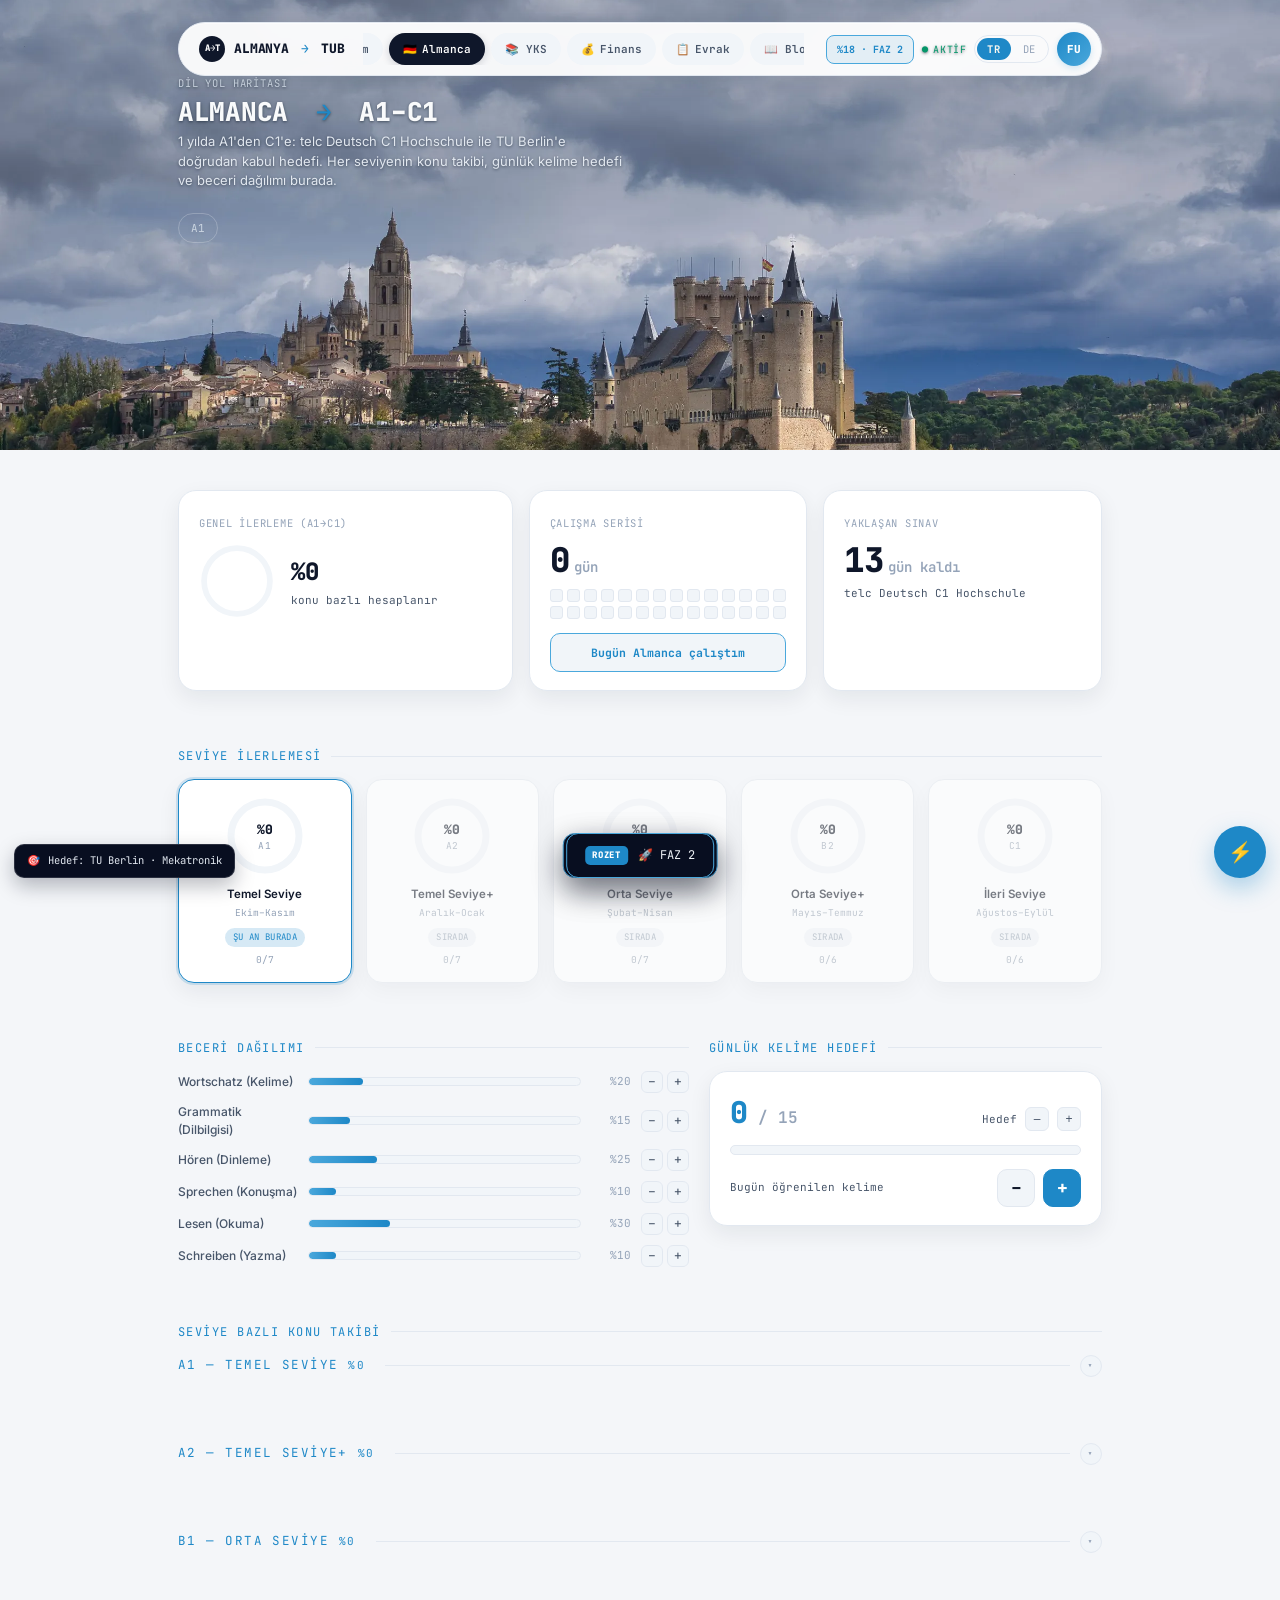
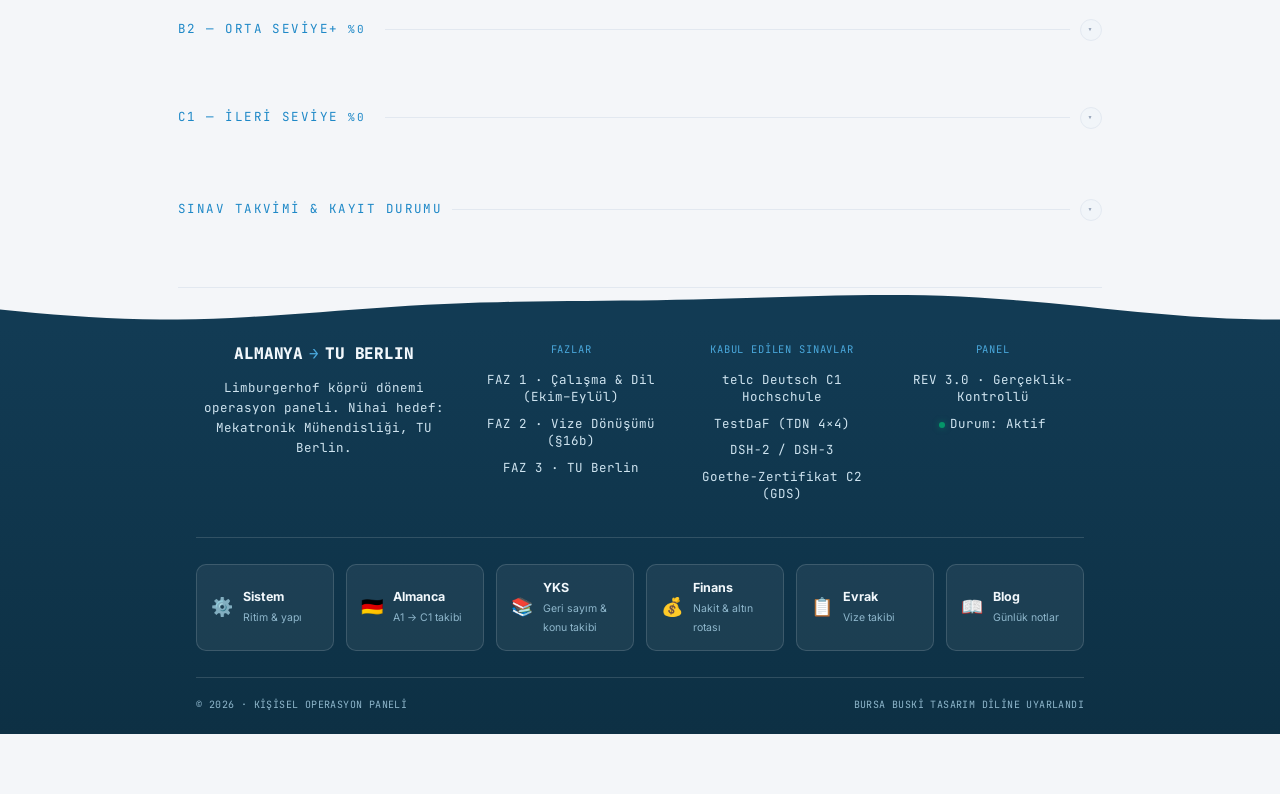
==== commit 1f8697e9: "Add files via upload" ====
--- a/almanca.html
+++ b/almanca.html
@@ -4,6 +4,7 @@
 <meta charset="UTF-8">
 <meta name="viewport" content="width=device-width, initial-scale=1.0, viewport-fit=cover">
 <title>ALMANCA A1→C1 · ALMANYA → TU BERLIN</title>
+<meta name="description" content="A1'den C1'e Almanca yol haritası: seviye takibi, günlük kelime hedefi ve sınav takvimi.">
 <meta name="theme-color" content="#f5f2e8">
 <meta name="apple-mobile-web-app-capable" content="yes">
 <meta name="mobile-web-app-capable" content="yes">
--- a/core.css
+++ b/core.css
@@ -18,6 +18,9 @@
   --purple: #1e88c7;        /* Buski'nin tek mavi vurgu tonu */
   --purple-dim: #4aa8dc;    /* Daha açık mavi (rozet/vurgu) */
   --purple-glow: rgba(30,136,199,0.18);
+  --moss: #4d7c5f;          /* Sisli-yeşil fotoğraflardan alınan ikinci vurgu — sayfa bazlı temalarda kullanılır */
+  --moss-dim: #6f9c81;
+  --moss-glow: rgba(77,124,95,0.20);
   --green: #059669;         /* Açık zeminde erişilebilir yeşil */
   --amber: #ea580c;         /* Turuncu vurgu (uyarı/risk) */
   --red: #dc2626;           /* Kırmızı */
@@ -46,25 +49,82 @@
   overflow-x: hidden; /* full-bleed (100vw) bölümlerin yatay scrollbar taşırmasını engeller */
 }
 
-/* ===== SİTE GENELİ ARKA PLAN FOTOĞRAFI — artık sadece hero'da değil, TÜM sayfalarda sabit (fixed)
-   viewport zemini. "fixed" olduğu için görsel her zaman ekran boyutuna göre ölçekleniyor,
-   sayfa ne kadar uzun olursa olsun tek görsel yeterli oluyor — kalite kaybı / tekrarlama gerekmiyor. */
-
-body::before{
+/* ===== HERO FOTOĞRAF ZEMİNİ — OTOMATİK KALE SLAYT GÖSTERİSİ =====
+   Fotoğraf artık SAYFANIN TAMAMINI değil, yalnızca üst hero bandını
+   kaplar. Sebebi: bölüm başlıkları, yüzdeler ve uyarı metinleri açık
+   gökyüzü kareleri geldiğinde okunmuyordu. Gövde artık sakin düz zemin.
+
+   Klasörde 10 fotoğraf var (castle-05 dosyası eksikti, döngüde boş kare
+   bırakıyordu) — döngü 10'a göre yeniden bölündü. Süre tek yerden:
+   --slide-duration. 10 foto x 8sn = 80sn. Blur/karartma/saydamlık yok. */
+
+:root{
+  --slide-duration: 80s; /* toplam tur suresi — foto basina 8sn (80/10) */
+}
+
+@keyframes castleSlideshow{
+  0%     { background-image:url("Studio/castels/castle-01-segovia.webp"); }
+  9.99%  { background-image:url("Studio/castels/castle-01-segovia.webp"); }
+  10%    { background-image:url("Studio/castels/castle-02-eltz.webp"); }
+  19.99% { background-image:url("Studio/castels/castle-02-eltz.webp"); }
+  20%    { background-image:url("Studio/castels/castle-03-iasi.webp"); }
+  29.99% { background-image:url("Studio/castels/castle-03-iasi.webp"); }
+  30%    { background-image:url("Studio/castels/castle-04-neuschwanstein-aerial.webp"); }
+  39.99% { background-image:url("Studio/castels/castle-04-neuschwanstein-aerial.webp"); }
+  40%    { background-image:url("Studio/castels/castle-06-neuschwanstein-wide.webp"); }
+  49.99% { background-image:url("Studio/castels/castle-06-neuschwanstein-wide.webp"); }
+  50%    { background-image:url("Studio/castels/castle-07-hohenzollern-sunset.webp"); }
+  59.99% { background-image:url("Studio/castels/castle-07-hohenzollern-sunset.webp"); }
+  60%    { background-image:url("Studio/castels/castle-08-neuschwanstein-autumn.webp"); }
+  69.99% { background-image:url("Studio/castels/castle-08-neuschwanstein-autumn.webp"); }
+  70%    { background-image:url("Studio/castels/castle-09-san-marino.webp"); }
+  79.99% { background-image:url("Studio/castels/castle-09-san-marino.webp"); }
+  80%    { background-image:url("Studio/castels/castle-10-hohenzollern-dusk.webp"); }
+  89.99% { background-image:url("Studio/castels/castle-10-hohenzollern-dusk.webp"); }
+  90%    { background-image:url("Studio/castels/castle-11-neuschwanstein-fog.webp"); }
+  99.99% { background-image:url("Studio/castels/castle-11-neuschwanstein-fog.webp"); }
+  100%   { background-image:url("Studio/castels/castle-01-segovia.webp"); }
+}
+
+/* Hero fotoğrafını taşıyan katman. Alt sayfalarda .page-header,
+   ana sayfada .dash-photo-band (sistem.css) — aynı anda sayfada
+   yalnızca biri bulunur, bu yüzden dikiş oluşmaz. */
+.page-header{
+  position:relative;
+  isolation:isolate;
+}
+
+.page-header::before{
   content:"";
-  position:fixed;
-  inset:0;
+  position:absolute;
+  top:0; bottom:0;
+  left:50%;
+  width:100vw;
+  transform:translateX(-50%);
   z-index:-1;
-  background-image:
-    linear-gradient(180deg, rgba(10,16,28,0.28) 0%, rgba(10,16,28,0.38) 55%, rgba(10,16,28,0.48) 100%),
-    url("Studio/harvard1.webp");
+  background-image:url("Studio/castels/castle-01-segovia.webp");
   background-size:cover;
   background-position:center;
   background-repeat:no-repeat;
+  animation: castleSlideshow var(--slide-duration) infinite;
+}
+
+/* Fotoğrafa dokunmadan okunabilirlik: gölge fotoğrafa değil yazıya. */
+.page-header .page-header-eyebrow,
+.page-header h1,
+.page-header p,
+.page-header .status{
+  text-shadow:0 1px 3px rgba(8,20,32,0.55);
+}
+
+/* Hareket azaltma tercihinde slayt durur, ilk kare kalır. */
+@media(prefers-reduced-motion: reduce){
+  .page-header::before,
+  .dash-photo-band::before{ animation:none !important; }
 }
 
 @media(max-width:640px){
-body::before{ background-position: center 20%; }
+  .page-header::before{ background-position: center 30%; }
 }
 
 .wrap{position:relative; z-index:1; max-width:960px; margin:0 auto; padding:0 18px;}
@@ -101,20 +161,10 @@
 /* Fotoğraf zemini gerçek 100vw full-bleed katman olarak header'ın arkasına yerleştirilir;
    header'ın kendisi .wrap içinde kalıp içeriği (h1, subtitle, chip'ler) normal hizasında tutar. */
 
-header::before{
-  content:"";
-  position:absolute;
-  top:0; bottom:0;
-  left:50%;
-  width:100vw;
-  transform:translateX(-50%);
-  z-index:-1;
-  background-image:
-    linear-gradient(180deg, rgba(8,14,32,0.50) 0%, rgba(8,14,32,0.72) 60%, rgba(8,14,32,0.85) 100%),
-    url("Studio/harvard1.webp"); /* Gündüz çekilmiş harvard fotoğrafı — sadece hero'da */
-  background-size: cover;
-  background-position: center;
-}
+/* NOT: Eskiden burada ikinci bir fotoğraf katmanı (header::before) vardı.
+   body::before ile aynı fotoğrafı farklı yükseklikte kırptığı için,
+   header'ın bittiği yerde kale yatay olarak ikiye bölünüyordu.
+   Tek katmana indirildi — bkz. .page-header::before yukarıda. */
 
 /* hero progress */
 
@@ -392,11 +442,16 @@
 
 /* --- Sakin mod --- */
 
-body.calm-mode .route-map-wrap,
-body.calm-mode .dim-row,
+/* Sakin mod: kötü bir günde paneli en aza indirir. Eskiden burada
+   HTML'de hiç bulunmayan sınıflar hedefleniyordu — buton görsel olarak
+   hiçbir şey yapmıyordu. Gerçek sınıflarla değiştirildi. */
+body.calm-mode .dash-metrics-row,
+body.calm-mode .phase-strip,
+body.calm-mode .dash-stat-box-sub,
+body.calm-mode #proofSection,
+body.calm-mode .dash-hero-grid,
 body.calm-mode .phase-toast,
-body.calm-mode .daily-timeline,
-body.calm-mode .accum-days-sub{display:none !important;}
+body.calm-mode .daily-greet{display:none !important;}
 
 body.calm-mode section, body.calm-mode header, body.calm-mode details.acc-section{animation:none !important;}
 
@@ -533,9 +588,10 @@
   font-family:var(--mono); font-size:12px; letter-spacing:0.12em;
   color:var(--purple); text-transform:uppercase; margin-bottom:14px;
   display:flex; align-items:center; gap:10px;
-}
-
-.sec-label::after{content:""; flex:1; height:1px; background:var(--line);}
+  flex-wrap:wrap; /* yanına uzun bir not geldiğinde üst üste binmesin */
+}
+
+.sec-label::after{content:""; flex:1 1 40px; min-width:40px; height:1px; background:var(--line);}
 
 section{margin-bottom:44px;}
 
@@ -634,7 +690,7 @@
   z-index:-1;
   background-image:
     linear-gradient(180deg, rgba(8,20,32,0.18) 0%, rgba(8,20,32,0.32) 100%),
-    url("Studio/gallery4.jpg"); /* sisli şelale/vadi — Senaryolar (nakit akışı) zemini */
+    url("Studio/castels/castle-09-san-marino.webp"); /* Senaryolar (nakit akışı) zemini — silinmiş gallery4.jpg yerine */
   background-size:cover;
   background-position:center;
 }
@@ -908,7 +964,7 @@
    açık renk metin skopuna alınıyor (foto beyazla yıkanmadığı için okunabilirlik burada sağlanıyor). */
 
 .page-header{
-  padding:26px 0 4px;
+  padding:22px 0 30px;
   --text: #f9fafb;
   --text-dim: #e2e8f0;
   --text-faint: #cbd5e1;
@@ -1268,3 +1324,136 @@
   display:inline-block; margin-top:20px; font-family:var(--mono); font-size:10px; color:var(--text-faint);
   text-decoration:underline; text-underline-offset:2px;
 }
+
+
+/* ===== iPhone TAM EKRAN GÜVENLİ ALANI =====
+   viewport-fit=cover kullanıldığı için alt köşedeki sabit butonlar
+   ana ekran çubuğunun altında kalabiliyordu. */
+.motiv-fab{ bottom:calc(22px + env(safe-area-inset-bottom, 0px)) !important; }
+.motiv-panel{ bottom:calc(84px + env(safe-area-inset-bottom, 0px)) !important; }
+.reason-ribbon{ bottom:calc(22px + env(safe-area-inset-bottom, 0px)) !important; }
+body{ padding-bottom:calc(60px + env(safe-area-inset-bottom, 0px)); }
+
+
+/* ============================================================
+   ÜST MENÜ (.dash-topnav) — altı sayfanın hepsinde aynı.
+   Eskiden yks/finans/evrak/blog eski .tab-nav'ı kullanıyordu ve o
+   menüde Almanca linki hiç yoktu. Tek menüye indirildi ve stiller
+   sistem.css'ten buraya taşındı (sistem.css her sayfada yüklenmiyor).
+   ============================================================ */
+
+.dash-topnav{
+  position:sticky; top:10px; z-index:30;
+  display:flex; align-items:center; gap:18px;
+  background:var(--panel); border:1px solid var(--line); border-radius:999px;
+  padding:9px 10px 9px 20px; box-shadow:var(--shadow-float);
+  flex-wrap:wrap;
+}
+
+.dash-brand{
+  display:inline-flex; align-items:center; gap:9px;
+  font-family:var(--mono); font-weight:800; font-size:13px; letter-spacing:-0.01em;
+  color:var(--text); text-decoration:none; flex-shrink:0;
+}
+
+.dash-brand .arrow{color:var(--purple); padding:0 3px;}
+
+.dash-brand-mark{
+  display:inline-flex; align-items:center; justify-content:center;
+  width:26px; height:26px; border-radius:50%;
+  background:var(--text); color:#fff; font-size:9px; font-weight:800; letter-spacing:0;
+}
+
+.dash-topnav-links{display:flex; gap:6px; flex:1; flex-wrap:wrap;}
+
+.dash-topnav-link{
+  display:inline-flex; align-items:center; gap:5px;
+  font-family:var(--mono); font-size:11px; font-weight:600; text-decoration:none;
+  color:var(--text-dim); background:var(--panel-2); padding:8px 14px; border-radius:999px; transition:all .15s ease;
+  white-space:nowrap;
+}
+
+.dash-topnav-link:hover{background:var(--line); color:var(--text);}
+
+.dash-topnav-link.active{background:var(--text); color:#fff; box-shadow:0 2px 8px rgba(15,23,42,0.18);}
+
+.dash-topnav-right{display:flex; align-items:center; gap:8px; flex-shrink:0; margin-left:auto;}
+
+.topnav-icon-btn{
+  width:34px; height:34px; border-radius:50%; flex-shrink:0;
+  display:inline-flex; align-items:center; justify-content:center;
+  background:var(--panel-2); border:1px solid var(--line); font-size:13px; line-height:1;
+  color:var(--text-dim); cursor:pointer; transition:all .15s ease;
+}
+
+.topnav-icon-btn:hover{background:var(--purple-glow); color:var(--purple); border-color:var(--purple-dim);}
+
+@media(max-width:760px){
+.topnav-icon-btn{display:none;}
+}
+
+.topnav-avatar{
+  width:34px; height:34px; border-radius:50%; flex-shrink:0;
+  display:inline-flex; align-items:center; justify-content:center;
+  background:linear-gradient(135deg, var(--purple), var(--purple-dim));
+  color:#fff; font-family:var(--mono); font-weight:800; font-size:11px;
+  box-shadow:0 2px 6px var(--purple-glow);
+}
+
+.dash-topnav-right .status{
+  font-family:var(--mono); font-size:10px; color:var(--green); display:none;
+  align-items:center; text-transform:uppercase; letter-spacing:0.06em;
+}
+
+.dash-topnav-right .status::before{content:"●"; margin-right:5px; animation:pulse 2s infinite ease-in-out;}
+
+@media(min-width:760px){
+.dash-topnav-right .status{display:inline-flex;}
+}
+
+/* Menü, fotoğraf bandının açık-metin skopunun İÇİNDE duruyor; kendi
+   zemini beyaz olduğu için linkler görünmez hale geliyordu. Menü artık
+   renklerini skoptan miras almıyor, kendi koyu paletini taşıyor. */
+.dash-topnav{
+  --text:#0f172a; --text-dim:#475569; --text-faint:#94a3b8;
+  --line:#e2e8f0; --panel:#ffffff; --panel-2:#f1f5f9;
+  background:rgba(255,255,255,0.94);
+  backdrop-filter:blur(10px); -webkit-backdrop-filter:blur(10px);
+  text-shadow:none;
+}
+
+/* Dar sayfalarda (960px .wrap) altı sekme tek satıra sığmayıp alt satıra
+   taşıyordu. Sekme şeridi artık sarmıyor, gerekirse yatay kayıyor. */
+.dash-topnav-links{flex-wrap:nowrap; overflow-x:auto; scrollbar-width:none; -ms-overflow-style:none; padding-right:4px; min-width:0;}
+.dash-topnav-links::-webkit-scrollbar{display:none;}
+.dash-topnav-link{flex:0 0 auto;}
+
+.dash-topnav-link:focus-visible,
+.dash-brand:focus-visible,
+.topnav-icon-btn:focus-visible{outline:2px solid var(--purple); outline-offset:2px;}
+
+/* Telefonda: etiketleri gizlemek yerine tek satır yatay kaydırma.
+   Eskiden 6 sekme alt satıra taşıyor, etiketler gizlenince geriye
+   sıralaması bozuk emojiler kalıyordu. */
+@media(max-width:760px){
+  .dash-topnav{
+    border-radius:18px; padding:10px 12px; gap:8px;
+    flex-wrap:wrap; align-items:center;
+  }
+  .dash-brand{order:1; font-size:12px;}
+  .dash-topnav-right{order:2; margin-left:auto; gap:6px;}
+  /* Sekmeler kendi satırına iner ve o satırda yatay kayar.
+     flex-basis:100% şart — sadece width:100% flex:1'i yenmiyor. */
+  .dash-topnav-links{
+    order:3; flex:1 0 100%; width:100%; margin-top:2px;
+    flex-wrap:nowrap; overflow-x:auto; gap:6px;
+    scrollbar-width:none; -ms-overflow-style:none;
+    padding-bottom:2px; -webkit-overflow-scrolling:touch;
+  }
+  .dash-topnav-links::-webkit-scrollbar{display:none;}
+  .dash-topnav-link{flex:0 0 auto; font-size:11px; padding:8px 12px;}
+  /* İlerleme rozeti telefonda gizleniyordu — paneli en çok telefondan
+     açacağın için asıl orada görünmesi gerekiyor. */
+  .dash-topnav-right .nav-badge{display:inline-block; font-size:9.5px; padding:5px 8px; margin-left:0;}
+  .topnav-avatar{display:none;}
+}
--- a/sistem.css
+++ b/sistem.css
@@ -21,12 +21,10 @@
 
 body[data-page="sistem"] header::before{content:none;}
 
-/* Site genelindeki sabit (fixed) arka plan fotoğrafı artık ana sayfanın HER
-   yerinde (yol haritası, footer vb.) saydam biçimde görünüp kartların
-   arasından sızıyordu. Homepage'in üstte kendi foto bandı olduğu için,
-   sayfanın geri kalanını eski temiz açık zemine (--void) döndürüyoruz. */
-body[data-page="sistem"]::before{content:none;}
-body[data-page="sistem"]{background:var(--void);}
+/* Site genelindeki sabit (fixed) arka plan fotoğrafı artık ana sayfada da
+   diğer tüm alt sayfalarla (finans/evrak/yks/almanca/blog) AYNI şekilde
+   TÜM sayfayı kaplıyor — hero bandındaki gibi. Kartlar (beyaz panel) bu
+   fotoğrafın üzerinde yüzüyor; ayrı bir açık zemine geri dönmüyoruz. */
 
 /* ==========================================================
    FOTO BANT — Muzli referansındaki gibi: kutucuklar arasına
@@ -51,11 +49,12 @@
   width:100vw;
   transform:translateX(-50%);
   z-index:-1;
-  background-image:
-    linear-gradient(180deg, rgba(8,14,32,0.34) 0%, rgba(8,14,32,0.55) 55%, rgba(8,14,32,0.88) 100%),
-    url("Studio/harvard1.webp");
+  background-image:url("Studio/castels/castle-01-segovia.webp");
   background-size:cover;
   background-position:center;
+  /* core.css > body::before / header::before ile AYNI animasyon adı + süresi
+     (--slide-duration), tek parça senkron slayt hissi için. Blur/gradyan yok. */
+  animation: castleSlideshow var(--slide-duration) infinite;
 }
 
 /* Bant içindeki eski "foto kutusu" artık gereksiz — zemin zaten foto;
@@ -116,11 +115,13 @@
 body[data-page="sistem"] .photo-toolbar-btn:hover{background:rgba(255,255,255,0.28);}
 
 body[data-page="sistem"] .dash-topnav{
-  background:rgba(255,255,255,0.92);
+  background:rgba(255,255,255,0.94);
 }
 
 body[data-page="sistem"] .phase-chip{
-  border-color:var(--line); background:rgba(255,255,255,0.08);
+  border-color:rgba(255,255,255,0.4); background:rgba(12,26,40,0.42);
+  color:#eef4fa;
+  backdrop-filter:blur(4px); -webkit-backdrop-filter:blur(4px);
 }
 
 @media(max-width:900px){
@@ -133,74 +134,8 @@
 body[data-page="sistem"] .dash-photo-band .stat-report-card{width:100%;}
 }
 
-.dash-topnav{
-  position:sticky; top:10px; z-index:30;
-  display:flex; align-items:center; gap:18px;
-  background:var(--panel); border:1px solid var(--line); border-radius:999px;
-  padding:9px 10px 9px 20px; box-shadow:var(--shadow-float);
-  flex-wrap:wrap;
-}
-
-.dash-brand{
-  display:inline-flex; align-items:center; gap:9px;
-  font-family:var(--mono); font-weight:800; font-size:13px; letter-spacing:-0.01em;
-  color:var(--text); text-decoration:none; flex-shrink:0;
-}
-
-.dash-brand .arrow{color:var(--purple); padding:0 3px;}
-
-.dash-brand-mark{
-  display:inline-flex; align-items:center; justify-content:center;
-  width:26px; height:26px; border-radius:50%;
-  background:var(--text); color:#fff; font-size:9px; font-weight:800; letter-spacing:0;
-}
-
-.dash-topnav-links{display:flex; gap:6px; flex:1; flex-wrap:wrap;}
-
-.dash-topnav-link{
-  display:inline-flex; align-items:center; gap:5px;
-  font-family:var(--mono); font-size:11px; font-weight:600; text-decoration:none;
-  color:var(--text-dim); background:var(--panel-2); padding:8px 14px; border-radius:999px; transition:all .15s ease;
-  white-space:nowrap;
-}
-
-.dash-topnav-link:hover{background:var(--line); color:var(--text);}
-
-.dash-topnav-link.active{background:var(--text); color:#fff; box-shadow:0 2px 8px rgba(15,23,42,0.18);}
-
-.dash-topnav-right{display:flex; align-items:center; gap:8px; flex-shrink:0; margin-left:auto;}
-
-.topnav-icon-btn{
-  width:34px; height:34px; border-radius:50%; flex-shrink:0;
-  display:inline-flex; align-items:center; justify-content:center;
-  background:var(--panel-2); border:1px solid var(--line); font-size:13px; line-height:1;
-  color:var(--text-dim); cursor:pointer; transition:all .15s ease;
-}
-
-.topnav-icon-btn:hover{background:var(--purple-glow); color:var(--purple); border-color:var(--purple-dim);}
-
-@media(max-width:760px){
-.topnav-icon-btn{display:none;}
-}
-
-.topnav-avatar{
-  width:34px; height:34px; border-radius:50%; flex-shrink:0;
-  display:inline-flex; align-items:center; justify-content:center;
-  background:linear-gradient(135deg, var(--purple), var(--purple-dim));
-  color:#fff; font-family:var(--mono); font-weight:800; font-size:11px;
-  box-shadow:0 2px 6px var(--purple-glow);
-}
-
-.dash-topnav-right .status{
-  font-family:var(--mono); font-size:10px; color:var(--green); display:none;
-  align-items:center; text-transform:uppercase; letter-spacing:0.06em;
-}
-
-.dash-topnav-right .status::before{content:"●"; margin-right:5px; animation:pulse 2s infinite ease-in-out;}
-
-@media(min-width:760px){
-.dash-topnav-right .status{display:inline-flex;}
-}
+/* NOT: .dash-topnav stilleri core.css'e taşındı — menü artık altı
+   sayfanın hepsinde var, sistem.css ise yalnızca index+almanca'da yükleniyor. */
 
 .dash-eyebrow{
   display:block; font-family:var(--mono); font-size:10.5px; letter-spacing:0.08em;
@@ -208,6 +143,15 @@
 }
 
 .dash-title-block h1{margin-top:0;}
+
+/* Fotoğrafın üstündeki başlık metinleri açık gökyüzü karelerinde
+   kayboluyordu. Fotoğrafa filtre uygulamak yerine yazıya gölge. */
+.dash-photo-band .dash-eyebrow,
+.dash-photo-band .dash-title-block h1,
+.dash-photo-band .dash-title-block .subtitle,
+.dash-photo-band .phase-chip{
+  text-shadow:0 1px 3px rgba(8,20,32,0.55);
+}
 
 .dash-title-block .subtitle{margin-top:10px;}
 
@@ -318,14 +262,15 @@
 @media(max-width:760px){
 .dash-hero-grid{grid-template-columns:1fr;}
 .dash-hero-photo{min-height:160px; order:-1;}
-.dash-topnav{border-radius:20px; padding:12px 14px;}
-.dash-topnav-links{order:3; width:100%; justify-content:space-between; margin-top:6px;}
-.dash-topnav-link span{display:none;}
 }
 
 .daily-greet{
   font-family:var(--mono); font-size:12px; letter-spacing:0.03em;
-  color:var(--purple-dim); margin-bottom:10px; min-height:1.4em;
+  color:#ffffff; margin:14px 0 10px; min-height:1.4em;
+  display:inline-block; max-width:100%;
+  background:rgba(12,26,40,0.55); border:1px solid rgba(255,255,255,0.18);
+  border-radius:999px; padding:7px 14px;
+  backdrop-filter:blur(6px); -webkit-backdrop-filter:blur(6px);
 }
 
 .daily-greet::before{content:"› "; opacity:0.7;}
@@ -596,3 +541,35 @@
 }
 
 .track-link-copy-btn:hover{border-color:var(--purple-dim); color:var(--purple);}
+
+/* ===== DİL YOLCULUĞU TEASER — anasayfadaki kompakt kart, almanca.html'e link verir ===== */
+
+.alm-teaser-card{
+  display:block; margin-top:10px; text-decoration:none;
+  background:var(--panel); border:1px solid var(--line); border-radius:var(--radius-lg);
+  padding:18px 20px; box-shadow:var(--shadow-float); transition:transform .15s ease, box-shadow .15s ease;
+}
+
+.alm-teaser-card:hover{transform:translateY(-2px); box-shadow:var(--shadow-float-hover);}
+
+.alm-teaser-top{display:flex; align-items:flex-end; justify-content:space-between; gap:12px; flex-wrap:wrap;}
+
+.alm-teaser-level-block{display:flex; flex-direction:column; gap:2px;}
+
+.alm-teaser-level-label{font-family:var(--mono); font-size:10px; letter-spacing:0.06em; text-transform:uppercase; color:var(--text-faint);}
+
+.alm-teaser-level{font-family:var(--mono); font-weight:800; font-size:26px; color:var(--text);}
+
+.alm-teaser-pct{font-family:var(--mono); font-weight:800; font-size:22px; color:var(--purple);}
+
+.alm-teaser-track{height:9px; background:var(--panel-2); border:1px solid var(--line); border-radius:5px; overflow:hidden; margin-top:12px;}
+
+.alm-teaser-fill{height:100%; width:0%; background:linear-gradient(90deg, var(--purple-dim), var(--purple)); border-radius:5px; transition:width 1s cubic-bezier(.4,0,.2,1);}
+
+.alm-teaser-bottom{display:flex; align-items:center; justify-content:space-between; gap:10px; margin-top:12px; flex-wrap:wrap;}
+
+.alm-teaser-meta{font-family:var(--mono); font-size:11px; color:var(--text-dim);}
+
+.alm-teaser-meta b{color:var(--amber);}
+
+.alm-teaser-cta{font-family:var(--mono); font-size:11px; font-weight:700; color:var(--purple); white-space:nowrap;}
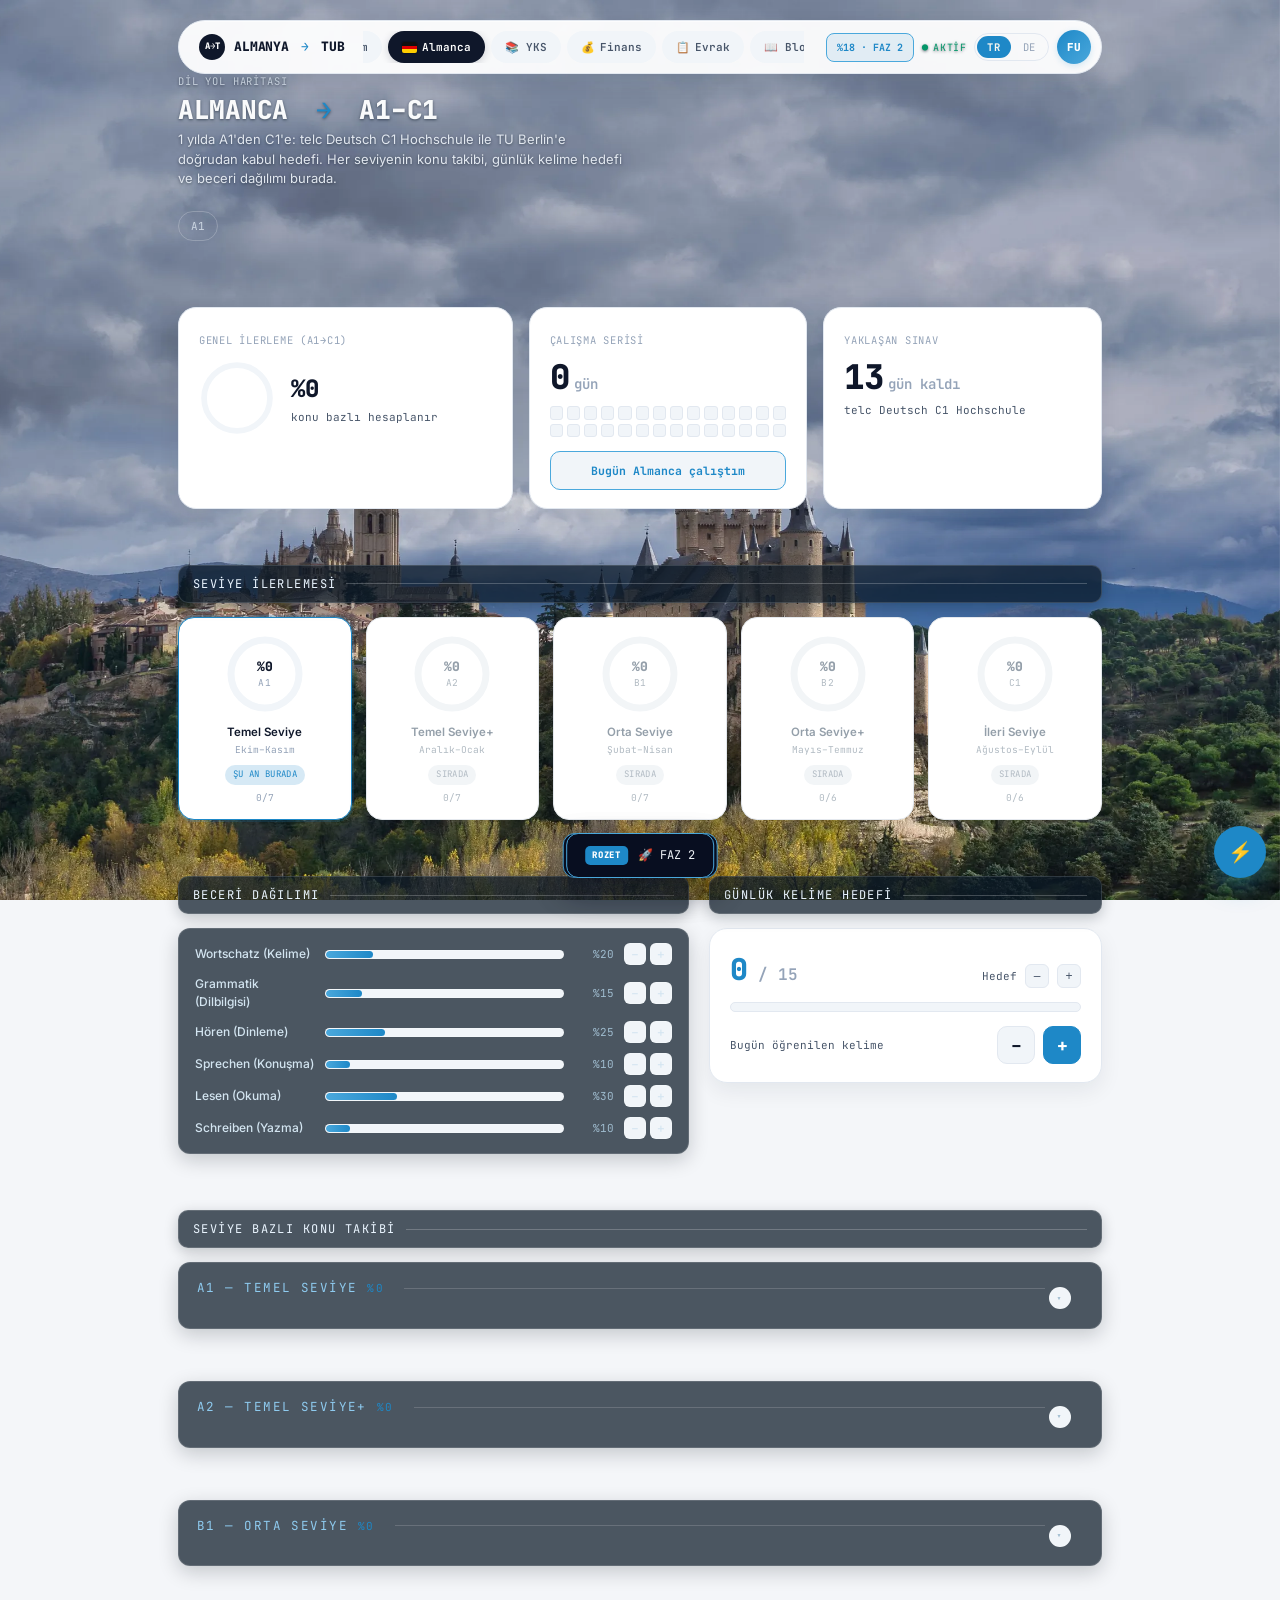
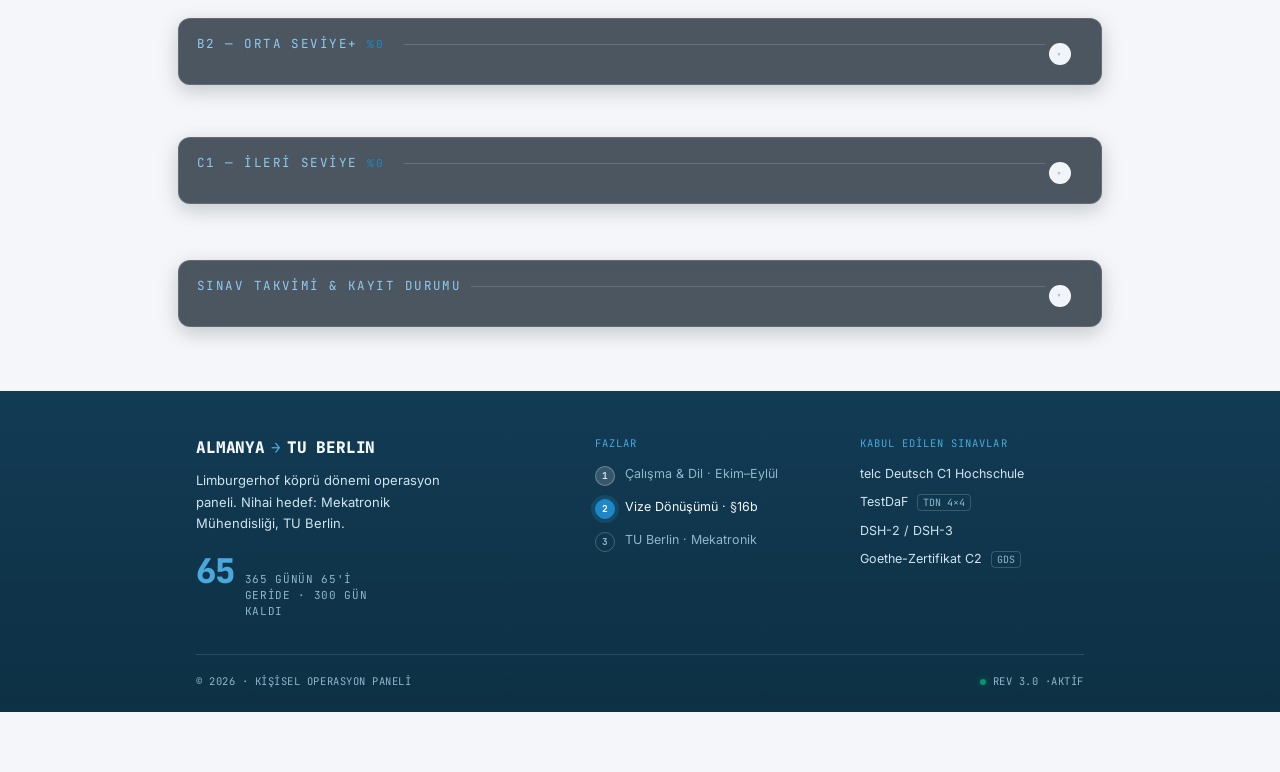
==== commit 0a9269ea: "." ====
--- a/almanca.html
+++ b/almanca.html
@@ -23,7 +23,7 @@
       <a href="index.html" class="dash-brand"><span class="dash-brand-mark">A→T</span>ALMANYA<span class="arrow">→</span>TUB</a>
       <div class="dash-topnav-links">
         <a class="dash-topnav-link" data-page-link="sistem" href="index.html">⚙️ <span class="i18n" data-tr="Sistem" data-de="System">Sistem</span></a>
-        <a class="dash-topnav-link active" data-page-link="almanca" href="almanca.html">🇩🇪 <span class="i18n" data-tr="Almanca" data-de="Deutsch">Almanca</span></a>
+        <a class="dash-topnav-link active" data-page-link="almanca" href="almanca.html"><span class="flag-de" aria-hidden="true"></span> <span class="i18n" data-tr="Almanca" data-de="Deutsch">Almanca</span></a>
         <a class="dash-topnav-link" data-page-link="yks" href="yks.html">📚 YKS</a>
         <a class="dash-topnav-link" data-page-link="finans" href="finans.html">💰 <span class="i18n" data-tr="Finans" data-de="Finanzen">Finans</span></a>
         <a class="dash-topnav-link" data-page-link="evrak" href="evrak.html">📋 <span class="i18n" data-tr="Evrak" data-de="Unterlagen">Evrak</span></a>
@@ -130,85 +130,41 @@
   </details>
 
   <footer class="site-footer">
-    <div class="footer-grid">
-      <div class="footer-col footer-col-brand">
+    <div class="footer-top">
+
+      <div class="footer-brand-col">
         <a href="index.html" class="footer-brand">ALMANYA<span class="arrow">→</span>TU BERLIN</a>
         <p class="footer-desc i18n" data-tr="Limburgerhof köprü dönemi operasyon paneli. Nihai hedef: Mekatronik Mühendisliği, TU Berlin." data-de="Operationspanel für die Übergangsphase in Limburgerhof. Endziel: Mechatronik-Ingenieurwesen, TU Berlin.">Limburgerhof köprü dönemi operasyon paneli. Nihai hedef: Mekatronik Mühendisliği, TU Berlin.</p>
+        <div class="footer-live">
+          <span class="footer-live-num" id="footerLiveNum">–</span>
+          <span class="footer-live-label" id="footerLiveLabel">hesaplanıyor…</span>
+        </div>
       </div>
+
       <div class="footer-col">
         <div class="footer-col-title i18n" data-tr="Fazlar" data-de="Phasen">Fazlar</div>
-        <ul class="footer-list">
-          <li class="i18n" data-tr="FAZ 1 · Çalışma &amp; Dil (Ekim–Eylül)" data-de="PHASE 1 · Arbeit &amp; Sprache (Okt.–Sept.)">FAZ 1 · Çalışma &amp; Dil (Ekim–Eylül)</li>
-          <li class="i18n" data-tr="FAZ 2 · Vize Dönüşümü (§16b)" data-de="PHASE 2 · Visumsumwandlung (§16b)">FAZ 2 · Vize Dönüşümü (§16b)</li>
-          <li class="i18n" data-tr="FAZ 3 · TU Berlin" data-de="PHASE 3 · TU Berlin">FAZ 3 · TU Berlin</li>
-        </ul>
+        <ol class="footer-phases" id="footerPhases">
+          <li data-phase="FAZ 1"><span class="footer-phase-dot"></span><span class="i18n" data-tr="Çalışma &amp; Dil · Ekim–Eylül" data-de="Arbeit &amp; Sprache · Okt.–Sept.">Çalışma &amp; Dil · Ekim–Eylül</span></li>
+          <li data-phase="FAZ 2"><span class="footer-phase-dot"></span><span class="i18n" data-tr="Vize Dönüşümü · §16b" data-de="Visumsumwandlung · §16b">Vize Dönüşümü · §16b</span></li>
+          <li data-phase="FAZ 3"><span class="footer-phase-dot"></span><span class="i18n" data-tr="TU Berlin · Mekatronik" data-de="TU Berlin · Mechatronik">TU Berlin · Mekatronik</span></li>
+        </ol>
       </div>
+
       <div class="footer-col">
         <div class="footer-col-title i18n" data-tr="Kabul Edilen Sınavlar" data-de="Anerkannte Prüfungen">Kabul Edilen Sınavlar</div>
         <ul class="footer-list">
           <li>telc Deutsch C1 Hochschule</li>
-          <li>TestDaF (TDN 4×4)</li>
+          <li>TestDaF <span class="footer-list-note">TDN 4×4</span></li>
           <li>DSH-2 / DSH-3</li>
-          <li>Goethe-Zertifikat C2 (GDS)</li>
+          <li>Goethe-Zertifikat C2 <span class="footer-list-note">GDS</span></li>
         </ul>
       </div>
-      <div class="footer-col">
-        <div class="footer-col-title i18n" data-tr="Panel" data-de="Panel">Panel</div>
-        <ul class="footer-list">
-          <li class="i18n" data-tr="REV 3.0 · Gerçeklik-Kontrollü" data-de="REV 3.0 · Realitätsgeprüft">REV 3.0 · Gerçeklik-Kontrollü</li>
-          <li><span class="footer-status-dot"></span><span class="i18n" data-tr="Durum: Aktif" data-de="Status: Aktiv">Durum: Aktif</span></li>
-        </ul>
-      </div>
-    </div>
 
-    <div class="footer-cta-row">
-      <a href="index.html" class="footer-cta">
-        <span class="footer-cta-icon">⚙️</span>
-        <span>
-          <span class="footer-cta-title i18n" data-tr="Sistem" data-de="System">Sistem</span>
-          <span class="footer-cta-sub i18n" data-tr="Ritim &amp; yapı" data-de="Rhythmus &amp; Struktur">Ritim &amp; yapı</span>
-        </span>
-      </a>
-      <a href="almanca.html" class="footer-cta">
-        <span class="footer-cta-icon">🇩🇪</span>
-        <span>
-          <span class="footer-cta-title i18n" data-tr="Almanca" data-de="Deutsch">Almanca</span>
-          <span class="footer-cta-sub i18n" data-tr="A1 → C1 takibi" data-de="A1 → C1 Verfolgung">A1 → C1 takibi</span>
-        </span>
-      </a>
-      <a href="yks.html" class="footer-cta">
-        <span class="footer-cta-icon">📚</span>
-        <span>
-          <span class="footer-cta-title i18n" data-tr="YKS" data-de="YKS">YKS</span>
-          <span class="footer-cta-sub i18n" data-tr="Geri sayım &amp; konu takibi" data-de="Countdown &amp; Themenverfolgung">Geri sayım &amp; konu takibi</span>
-        </span>
-      </a>
-      <a href="finans.html" class="footer-cta">
-        <span class="footer-cta-icon">💰</span>
-        <span>
-          <span class="footer-cta-title i18n" data-tr="Finans" data-de="Finanzen">Finans</span>
-          <span class="footer-cta-sub i18n" data-tr="Nakit &amp; altın rotası" data-de="Bargeld- &amp; Goldroute">Nakit &amp; altın rotası</span>
-        </span>
-      </a>
-      <a href="evrak.html" class="footer-cta">
-        <span class="footer-cta-icon">📋</span>
-        <span>
-          <span class="footer-cta-title i18n" data-tr="Evrak" data-de="Unterlagen">Evrak</span>
-          <span class="footer-cta-sub i18n" data-tr="Vize takibi" data-de="Visumsverfolgung">Vize takibi</span>
-        </span>
-      </a>
-      <a href="blog.html" class="footer-cta">
-        <span class="footer-cta-icon">📖</span>
-        <span>
-          <span class="footer-cta-title i18n" data-tr="Blog" data-de="Blog">Blog</span>
-          <span class="footer-cta-sub i18n" data-tr="Günlük notlar" data-de="Tagebuchnotizen">Günlük notlar</span>
-        </span>
-      </a>
     </div>
 
     <div class="footer-bottom">
       <span class="i18n" data-tr="© 2026 · Kişisel Operasyon Paneli" data-de="© 2026 · Persönliches Operationspanel">© 2026 · Kişisel Operasyon Paneli</span>
-      <span class="i18n" data-tr="Bursa BUSKİ tasarım diline uyarlandı" data-de="Angepasst an das Bursa-BUSKİ-Designsystem">Bursa BUSKİ tasarım diline uyarlandı</span>
+      <span class="footer-meta"><span class="footer-status-dot"></span>REV 3.0 · <span class="i18n" data-tr="Aktif" data-de="Aktiv">Aktif</span></span>
     </div>
   </footer>
 
--- a/core.css
+++ b/core.css
@@ -86,27 +86,26 @@
   100%   { background-image:url("Studio/castels/castle-01-segovia.webp"); }
 }
 
-/* Hero fotoğrafını taşıyan katman. Alt sayfalarda .page-header,
-   ana sayfada .dash-photo-band (sistem.css) — aynı anda sayfada
-   yalnızca biri bulunur, bu yüzden dikiş oluşmaz. */
-.page-header{
-  position:relative;
-  isolation:isolate;
-}
-
-.page-header::before{
+/* Fotoğraf TÜM sayfanın arkasında, sabit (fixed) tek katman olarak durur.
+   Tek katman olması önemli: eskiden body::before + header::before diye iki
+   ayrı katman vardı, ikisi de "cover" ile farklı yükseklikte kırpıldığı
+   için birleşme yerinde kale ikiye bölünüyordu. Artık tek kaynak var,
+   sayfa kayarken fotoğraf sabit kalıyor — dikiş oluşamaz. */
+body::before{
   content:"";
-  position:absolute;
-  top:0; bottom:0;
-  left:50%;
-  width:100vw;
-  transform:translateX(-50%);
-  z-index:-1;
+  position:fixed;
+  inset:0;
+  z-index:-2;
   background-image:url("Studio/castels/castle-01-segovia.webp");
   background-size:cover;
   background-position:center;
   background-repeat:no-repeat;
   animation: castleSlideshow var(--slide-duration) infinite;
+}
+
+.page-header{
+  position:relative;
+  isolation:isolate;
 }
 
 /* Fotoğrafa dokunmadan okunabilirlik: gölge fotoğrafa değil yazıya. */
@@ -119,12 +118,12 @@
 
 /* Hareket azaltma tercihinde slayt durur, ilk kare kalır. */
 @media(prefers-reduced-motion: reduce){
-  .page-header::before,
+  body::before,
   .dash-photo-band::before{ animation:none !important; }
 }
 
 @media(max-width:640px){
-  .page-header::before{ background-position: center 30%; }
+  body::before{ background-position: center 20%; }
 }
 
 .wrap{position:relative; z-index:1; max-width:960px; margin:0 auto; padding:0 18px;}
@@ -584,14 +583,35 @@
 
 /* ===== SECTION LABEL ===== */
 
+/* Bölüm başlıkları fotoğrafın üstünde serbest duruyor. Fotoğrafı
+   karartmak yerine başlığın kendisine okunur bir zemin veriliyor:
+   foto arada görünmeye devam ediyor, yazı her karede okunuyor. */
 .sec-label{
   font-family:var(--mono); font-size:12px; letter-spacing:0.12em;
-  color:var(--purple); text-transform:uppercase; margin-bottom:14px;
+  color:#eaf5ff; text-transform:uppercase; margin-bottom:14px;
   display:flex; align-items:center; gap:10px;
   flex-wrap:wrap; /* yanına uzun bir not geldiğinde üst üste binmesin */
-}
-
-.sec-label::after{content:""; flex:1 1 40px; min-width:40px; height:1px; background:var(--line);}
+  background:rgba(10,24,38,0.72);
+  border:1px solid rgba(255,255,255,0.14);
+  border-radius:10px;
+  padding:9px 14px;
+  backdrop-filter:blur(8px); -webkit-backdrop-filter:blur(8px);
+  box-shadow:0 4px 14px rgba(6,16,26,0.22);
+}
+
+.sec-label::after{content:""; flex:1 1 30px; min-width:30px; height:1px; background:rgba(255,255,255,0.22);}
+
+/* Kart/akordiyon İÇİNDEKİ .sec-label'lar zaten opak zemin üstünde —
+   ikinci bir kutu almasınlar. */
+.acc-summary.sec-label,
+.acc-body .sec-label,
+details.yks-subject .sec-label,
+.table-wrap .sec-label{
+  background:transparent; border:none; box-shadow:none; backdrop-filter:none;
+  -webkit-backdrop-filter:none; padding:0; color:var(--purple);
+}
+.acc-body .sec-label::after,
+.acc-summary.sec-label::after{background:var(--line);}
 
 section{margin-bottom:44px;}
 
@@ -840,7 +860,9 @@
 
 .table-wrap{
   overflow-x:auto; border-radius:12px;
-  background: rgba(8,14,32,0.62);
+  /* 0.62 fazla şeffaftı — tablo satırlarının arasından kale görünüyor,
+     rakamlar okunmuyordu. Foto hâlâ hafifçe seziliyor ama yazı önde. */
+  background: rgba(8,14,32,0.80);
   backdrop-filter: blur(10px);
   -webkit-backdrop-filter: blur(10px);
   border: 1px solid rgba(255,255,255,0.14);
@@ -874,11 +896,10 @@
 
 /* ===== FOOTER ===== */
 
-footer{
-  margin-top:50px; padding-top:20px; border-top:1px solid var(--line);
-  font-family:var(--mono); font-size:10.5px; color:var(--text-faint); text-align:center;
-  line-height:1.8;
-}
+/* NOT: Burada eskiden tüm <footer>'ı ortalayan, 10.5px'e küçülten ve
+   üstüne çizgi ekleyen bir kural vardı — tek satırlık eski footer'dan
+   kalmıştı. Yeni footer'ın bütün hizasını bozuyordu (sütunlar ortalı,
+   yazılar minicik). Kaldırıldı; stiller .site-footer altında. */
 
 @media(max-width:640px){
 .stat-grid .stat:first-child{grid-column:1 / -1;}
@@ -1150,16 +1171,28 @@
 section{ margin-bottom: 40px; }
 }
 
-/* ===== FOOTER — Buski'deki gibi koyu mavi, full-bleed, üstte dalga geçişli ===== */
+/* ===== FOOTER =====
+   Yeniden düzenlendi. Eski hâlinde üst üste üç bölge vardı: 4 sütunluk
+   grid + 6 sayfaya giden kart sırası + alt şerit. Kart sırası üstteki
+   sabit menüyle birebir aynı işi yapıyordu (menü artık altı sayfada da
+   var ve yapışkan), o yüzden kaldırıldı. Yerine panelin asıl işine
+   yarayan bir şey kondu: canlı gün sayacı ve aktif faz.
+   Ayrıca hizalama düzeltildi — eski bir `footer{text-align:center}`
+   kuralı bütün sütunları ortalıyor ve yazıları 10.5px'e düşürüyordu. */
 
 .site-footer{
   position:relative;
   isolation:isolate;
-  margin-top:50px;
-  padding:52px 18px 0;
+  margin-top:64px;
+  padding:0 18px;
+  text-align:left;
   --text: #f2f8fc;
   --text-dim: #cfe4f0;
   --text-faint: #8fb7cc;
+  color:var(--text-dim);
+  font-family:var(--sans);
+  font-size:13px;
+  line-height:1.6;
 }
 
 .site-footer::before{
@@ -1170,15 +1203,19 @@
   width:100vw;
   transform:translateX(-50%);
   z-index:-1;
-  background-image:
-    url("data:image/svg+xml,%3Csvg%20xmlns%3D%22http%3A//www.w3.org/2000/svg%22%20viewBox%3D%220%200%201440%2060%22%20preserveAspectRatio%3D%22none%22%3E%3Cpath%20d%3D%22M0%2C32.2%20L20%2C34.9%20L40%2C37.4%20L60%2C39.7%20L80%2C41.8%20L100%2C43.6%20L120%2C45.1%20L140%2C46.2%20L160%2C46.9%20L180%2C47.3%20L200%2C47.2%20L220%2C46.8%20L240%2C46%20L260%2C44.9%20L280%2C43.5%20L300%2C41.9%20L320%2C40.1%20L340%2C38.2%20L360%2C36.2%20L380%2C34.1%20L400%2C32.1%20L420%2C30.2%20L440%2C28.4%20L460%2C26.7%20L480%2C25.3%20L500%2C24%20L520%2C22.9%20L540%2C21.9%20L560%2C21.2%20L580%2C20.6%20L600%2C20.2%20L620%2C19.9%20L640%2C19.6%20L660%2C19.4%20L680%2C19.1%20L700%2C18.9%20L720%2C18.6%20L740%2C18.2%20L760%2C17.8%20L780%2C17.3%20L800%2C16.6%20L820%2C15.9%20L840%2C15.1%20L860%2C14.3%20L880%2C13.4%20L900%2C12.6%20L920%2C11.9%20L940%2C11.2%20L960%2C10.7%20L980%2C10.4%20L1000%2C10.4%20L1020%2C10.6%20L1040%2C11%20L1060%2C11.8%20L1080%2C12.9%20L1100%2C14.3%20L1120%2C16%20L1140%2C18%20L1160%2C20.2%20L1180%2C22.6%20L1200%2C25.2%20L1220%2C27.9%20L1240%2C30.6%20L1260%2C33.3%20L1280%2C35.9%20L1300%2C38.3%20L1320%2C40.6%20L1340%2C42.6%20L1360%2C44.2%20L1380%2C45.6%20L1400%2C46.5%20L1420%2C47.1%20L1440%2C47.3%20L1440%2C60%20L0%2C60%20Z%22%20fill%3D%22%23123b54%22/%3E%3C/svg%3E"),
-    linear-gradient(#123b54,#0d3044);
-  background-repeat:no-repeat, no-repeat;
-  background-position: top center, 0 40px;
-  background-size: 100% 40px, 100% calc(100% - 40px);
+  background:linear-gradient(#123b54,#0d3044);
+}
+
+.footer-top{
+  display:grid;
+  grid-template-columns:minmax(0,1.6fr) minmax(0,1fr) minmax(0,1fr);
+  gap:28px 40px;
+  padding:44px 0 34px;
+  border-bottom:1px solid rgba(255,255,255,0.13);
 }
 
 .footer-brand{
+  display:inline-flex; align-items:baseline; text-decoration:none;
   font-family:var(--mono); font-weight:800; font-size:16px; letter-spacing:-0.01em;
   color:var(--text);
 }
@@ -1186,73 +1223,104 @@
 .footer-brand .arrow{color:var(--purple-dim); padding:0 6px;}
 
 .footer-desc{
-  margin-top:10px; font-size:12.5px; line-height:1.6; color:var(--text-dim); max-width:280px;
-}
-
-.footer-grid{
-  display:grid;
-  grid-template-columns:1.4fr 1fr 1fr 1fr;
-  gap:28px;
-  padding-bottom:34px;
-  border-bottom:1px solid rgba(255,255,255,0.14);
+  margin-top:10px; font-size:13px; line-height:1.65; color:var(--text-dim); max-width:34ch;
+}
+
+/* Canlı sayaç — footer'ın tek "işe yarayan" parçası */
+.footer-live{
+  margin-top:20px; display:flex; align-items:baseline; gap:10px; flex-wrap:wrap;
+}
+
+.footer-live-num{
+  font-family:var(--mono); font-weight:800; font-size:34px; line-height:1;
+  color:var(--purple-dim); letter-spacing:-0.02em; font-variant-numeric:tabular-nums;
+}
+
+.footer-live-label{
+  font-family:var(--mono); font-size:11px; letter-spacing:0.06em;
+  color:var(--text-faint); text-transform:uppercase; max-width:22ch; line-height:1.45;
 }
 
 .footer-col-title{
-  font-family:var(--mono); font-size:10.5px; letter-spacing:0.08em; text-transform:uppercase;
-  color:var(--purple-dim); margin-bottom:12px;
-}
-
-.footer-list{list-style:none; display:flex; flex-direction:column; gap:9px;}
-
-.footer-list li{font-size:12.5px; color:var(--text-dim); line-height:1.4;}
+  font-family:var(--mono); font-size:10.5px; letter-spacing:0.1em; text-transform:uppercase;
+  color:var(--purple-dim); margin-bottom:14px;
+}
+
+/* Fazlar: numaralı, aktif olan işaretli — sıra burada gerçek bilgi */
+.footer-phases{list-style:none; counter-reset:faz; display:flex; flex-direction:column; gap:12px;}
+
+.footer-phases li{
+  counter-increment:faz;
+  display:flex; align-items:flex-start; gap:10px;
+  font-size:12.5px; color:var(--text-faint); line-height:1.45;
+  position:relative;
+}
+
+.footer-phase-dot{
+  flex:none; width:20px; height:20px; border-radius:50%; margin-top:1px;
+  border:1px solid rgba(255,255,255,0.22);
+  display:inline-flex; align-items:center; justify-content:center;
+  font-family:var(--mono); font-size:9.5px; font-weight:700; color:var(--text-faint);
+}
+
+.footer-phase-dot::before{content:counter(faz);}
+
+.footer-phases li.is-current{color:var(--text);}
+
+.footer-phases li.is-current .footer-phase-dot{
+  background:var(--purple); border-color:var(--purple); color:#fff;
+  box-shadow:0 0 0 4px rgba(30,136,199,0.22);
+}
+
+.footer-phases li.is-done .footer-phase-dot{
+  background:rgba(255,255,255,0.16); border-color:rgba(255,255,255,0.28); color:var(--text-dim);
+}
+
+.footer-list{list-style:none; display:flex; flex-direction:column; gap:10px;}
+
+.footer-list li{font-size:12.5px; color:var(--text-dim); line-height:1.45;}
+
+.footer-list-note{
+  font-family:var(--mono); font-size:10px; color:var(--text-faint);
+  border:1px solid rgba(255,255,255,0.18); border-radius:4px; padding:1px 5px; margin-left:5px;
+  white-space:nowrap;
+}
 
 .footer-status-dot{
   display:inline-block; width:6px; height:6px; border-radius:50%;
-  background:var(--green); margin-right:5px; box-shadow:0 0 6px rgba(5,150,105,0.6);
-}
-
-.footer-cta-row{
-  display:flex; gap:12px; padding:26px 0;
-  border-bottom:1px solid rgba(255,255,255,0.14);
-}
-
-.footer-cta{
-  flex:1; display:flex; align-items:center; gap:10px;
-  background:rgba(255,255,255,0.06); border:1px solid rgba(255,255,255,0.14);
-  border-radius:10px; padding:12px 14px; cursor:pointer; text-align:left;
-  font-family:var(--sans); transition:background .15s ease, border-color .15s ease;
-}
-
-.footer-cta:hover{background:rgba(255,255,255,0.11); border-color:rgba(255,255,255,0.28);}
-
-.footer-cta, .footer-brand{text-decoration:none; display:flex;}
-
-/* footer-cta artık <a href="sayfa.html"> */
-
-.footer-brand{display:inline-flex; align-items:baseline;}
-
-.footer-cta-icon{font-size:18px; flex-shrink:0;}
-
-.footer-cta-title{display:block; font-size:12.5px; font-weight:700; color:var(--text);}
-
-.footer-cta-sub{display:block; font-size:10.5px; color:var(--text-faint); margin-top:1px;}
+  background:var(--green); margin-right:7px; box-shadow:0 0 6px rgba(5,150,105,0.6);
+}
 
 .footer-bottom{
-  display:flex; justify-content:space-between; align-items:center; flex-wrap:wrap; gap:8px;
-  padding:18px 0 20px;
-  font-family:var(--mono); font-size:10px; letter-spacing:0.04em;
+  display:flex; justify-content:space-between; align-items:center; flex-wrap:wrap; gap:10px;
+  padding:18px 0 22px;
+  font-family:var(--mono); font-size:10.5px; letter-spacing:0.05em;
   color:var(--text-faint); text-transform:uppercase;
 }
 
-@media(max-width:760px){
-.footer-grid{grid-template-columns:1fr 1fr;}
-.footer-col-brand{grid-column:1 / -1;}
-}
-
-@media(max-width:640px){
-.site-footer{padding:38px 16px 0;}
-.footer-grid{grid-template-columns:1fr; gap:22px;}
-.footer-cta-row{flex-direction:column;}
+.footer-meta{display:inline-flex; align-items:center;}
+
+@media(max-width:860px){
+  .footer-top{grid-template-columns:1fr 1fr; gap:26px 32px;}
+  .footer-brand-col{grid-column:1 / -1;}
+}
+
+@media(max-width:560px){
+  .site-footer{padding:0 16px; margin-top:48px;}
+  .footer-top{grid-template-columns:1fr; gap:26px; padding:34px 0 26px;}
+  .footer-desc{max-width:none;}
+  .footer-live-num{font-size:30px;}
+  .footer-bottom{justify-content:flex-start; gap:6px; flex-direction:column; align-items:flex-start;}
+}
+
+/* Almanca sekmesindeki 🇩🇪 emoji'si Windows'ta bayrak olarak çizilmiyor,
+   yerine "DE" harfleri görünüyordu. Bayrak CSS ile çiziliyor — her
+   işletim sisteminde aynı. */
+.flag-de{
+  display:inline-block; width:15px; height:11px; border-radius:2px;
+  vertical-align:-1px; flex:none;
+  background:linear-gradient(#101010 0 33.34%, #DD0000 33.34% 66.67%, #FFCE00 66.67%);
+  box-shadow:0 0 0 1px rgba(0,0,0,0.18);
 }
 
 /* ==========================================================
@@ -1457,3 +1525,202 @@
   .dash-topnav-right .nav-badge{display:inline-block; font-size:9.5px; padding:5px 8px; margin-left:0;}
   .topnav-avatar{display:none;}
 }
+
+
+/* ============================================================
+   FOTOĞRAFIN ÜSTÜNDE DURAN İÇERİK — CAM PANELLER
+   Fotoğraf tüm sayfayı kapladığı için, bir kartın içinde OLMAYAN her
+   metin bloğu doğrudan gökyüzünün üstünde kalıyordu. Fotoğrafa filtre
+   uygulamak yerine bu blokların kendisi okunur bir cam zemin taşıyor:
+   foto aralardan görünmeye devam ediyor, yazı her karede okunuyor.
+
+   Seçiciler bilerek "section > ..." biçiminde: yalnızca doğrudan
+   fotoğrafın üstünde duran bloklar hedefleniyor. Aynı sınıf beyaz bir
+   kartın içinde de kullanılıyor (ör. .stat-sub) ve orada cam kutu
+   istemiyoruz.
+   ============================================================ */
+
+.glass-note,
+section > .hero-progress,
+section > .hero-progress-sub,
+section > .stat-sub,
+section > .rhythm-subhead,
+section > .evrak-source-note,
+section > .yks-ders-bars,
+section > * > .skill-bars,
+.rate-error,
+details.acc-section,
+.log-empty{
+  background:rgba(10,24,38,0.72);
+  border:1px solid rgba(255,255,255,0.13);
+  border-radius:12px;
+  padding:14px 16px;
+  backdrop-filter:blur(9px); -webkit-backdrop-filter:blur(9px);
+  box-shadow:0 6px 20px rgba(6,16,26,0.20);
+  /* Cam panelin içindeki her şey açık metin skopunda çalışır */
+  --text:#f4fafd; --text-dim:#d3e5f1; --text-faint:#9fbccf;
+  --line:rgba(255,255,255,0.16);
+  color:var(--text-dim);
+}
+
+details.acc-section{padding:16px 18px;}
+
+/* Cam panelin İÇİNDEKİ ikinci bir cam panel gereksiz — düzleştir. */
+.hero-progress .hero-progress-sub,
+details.acc-section .hero-progress,
+details.acc-section .hero-progress-sub,
+details.acc-section .stat-sub,
+details.acc-section .rhythm-subhead,
+details.acc-section .yks-ders-bars,
+details.acc-section details.acc-section,
+.glass-note .glass-note{
+  background:transparent; border:none; box-shadow:none;
+  backdrop-filter:none; -webkit-backdrop-filter:none;
+  padding:0; border-radius:0;
+}
+
+/* Cam panelin içindeki beyaz kartlar kendi koyu metin skopuna döner */
+details.acc-section .risk-panel,
+details.acc-section .stat,
+details.acc-section .cert-mini,
+details.acc-section .track-link-card{
+  --text:#0f172a; --text-dim:#475569; --text-faint:#94a3b8; --line:#e2e8f0;
+}
+
+/* Akordiyon başlığı cam panelin içinde — vurgu rengi açık zemine göre */
+details.acc-section > .acc-summary{color:#8ecbf0;}
+
+/* .sec-label artık sarabildiği için (yanına uzun not gelince) akordiyon
+   oku alt satıra düşüyordu. Ok sağ üst köşeye sabitlendi. */
+.acc-summary.sec-label{position:relative; padding-right:38px;}
+.acc-summary .acc-chevron{position:absolute; right:12px; top:8px; margin:0;}
+.acc-summary.sec-label::after{margin-right:0;}
+details.acc-section > .acc-summary:hover{color:#ffffff;}
+
+@media(max-width:560px){
+  .glass-note,
+  section > .hero-progress, section > .hero-progress-sub, section > .stat-sub,
+  section > .rhythm-subhead, section > .evrak-source-note, section > .yks-ders-bars,
+  section > * > .skill-bars,
+  .rate-error, details.acc-section{padding:12px 13px; border-radius:10px;}
+}
+
+
+/* ============================================================
+   BUGÜN KARTI — anasayfanın tek eylem bloğu
+   Panel çok iyi ölçüyordu ama günün ne olduğunu söylemiyordu.
+   Bu kart bilerek sayfadaki en opak, en yüksek kontrastlı yüzey:
+   ilk bakışta gözün buraya düşmesi gerekiyor.
+   ============================================================ */
+
+.today-card{
+  background:#ffffff;
+  border:1px solid var(--line);
+  border-radius:18px;
+  padding:20px 22px 18px;
+  margin-bottom:34px;
+  box-shadow:0 14px 38px rgba(8,20,32,0.24);
+  --text:#0f172a; --text-dim:#475569; --text-faint:#94a3b8; --line:#e2e8f0;
+}
+
+.today-head{
+  display:flex; align-items:center; justify-content:space-between;
+  gap:14px; flex-wrap:wrap; margin-bottom:16px;
+}
+
+.today-head-text{display:flex; align-items:baseline; gap:10px; flex-wrap:wrap; min-width:0;}
+
+.today-eyebrow{
+  font-family:var(--mono); font-size:10.5px; font-weight:700; letter-spacing:0.14em;
+  text-transform:uppercase; color:var(--purple);
+}
+
+.today-date{
+  font-family:var(--mono); font-size:12.5px; color:var(--text-faint);
+  text-transform:lowercase;
+}
+
+.today-checkin{
+  flex:none; cursor:pointer;
+  font-family:var(--mono); font-size:11.5px; font-weight:700; letter-spacing:0.04em;
+  border:1px solid var(--purple); background:var(--purple); color:#fff;
+  border-radius:999px; padding:10px 18px;
+  transition:background .15s ease, border-color .15s ease, color .15s ease;
+}
+
+.today-checkin:hover{background:#1876ad; border-color:#1876ad;}
+
+.today-checkin.done{
+  background:rgba(5,150,105,0.10); border-color:var(--green); color:var(--green);
+}
+
+.today-rows{
+  display:grid; grid-template-columns:repeat(3, minmax(0,1fr)); gap:10px;
+}
+
+.today-row{
+  display:flex; flex-direction:column; gap:4px; min-width:0;
+  text-decoration:none; border:1px solid var(--line); border-radius:12px;
+  padding:13px 15px; background:var(--panel-2);
+  transition:border-color .15s ease, background .15s ease, transform .15s ease;
+}
+
+.today-row:hover{border-color:var(--purple-dim); background:#fff; transform:translateY(-1px);}
+
+.today-row-tag{
+  font-family:var(--mono); font-size:9.5px; font-weight:700; letter-spacing:0.12em;
+  text-transform:uppercase; color:var(--purple);
+}
+
+.today-row-main{
+  font-size:13.5px; font-weight:600; color:var(--text); line-height:1.35;
+  display:-webkit-box; -webkit-line-clamp:2; -webkit-box-orient:vertical; overflow:hidden;
+}
+
+.today-row-meta{font-family:var(--mono); font-size:10.5px; color:var(--text-faint);}
+
+.today-row.is-done{border-color:rgba(5,150,105,0.4); background:rgba(5,150,105,0.07);}
+.today-row.is-done .today-row-tag{color:var(--green);}
+
+.today-streak{
+  margin-top:14px; padding-top:13px; border-top:1px dashed var(--line);
+  font-family:var(--mono); font-size:11.5px; color:var(--text-dim);
+}
+
+.today-streak b{color:var(--purple); font-size:13px;}
+
+@media(max-width:760px){
+  .today-rows{grid-template-columns:1fr;}
+  .today-card{padding:18px 16px 16px; border-radius:16px;}
+  .today-checkin{width:100%; text-align:center;}
+  .today-row-main{-webkit-line-clamp:3;}
+}
+
+/* ============================================================
+   AKORDİYON DURUM SATIRI — kapalıyken boş bant kalmasın
+   ============================================================ */
+
+.acc-status{
+  font-family:var(--mono); font-size:10px; letter-spacing:0.04em;
+  color:var(--text-faint); text-transform:none;
+  border:1px solid var(--line); border-radius:999px; padding:3px 10px;
+  white-space:nowrap; flex:none;
+}
+
+details.acc-section[open] > .acc-summary .acc-status{opacity:0.45;}
+
+.acc-note{
+  font-family:var(--mono); font-size:10px; color:#f0a35e; letter-spacing:0.04em;
+  text-transform:none;
+}
+
+/* Koyu cam panelin üstünde --red (#dc2626) çok karanlık kalıyordu. */
+.rate-error{color:#ff9b8f;}
+
+/* Alt sayfalarda hero bandı ~450px'ti; telefonda ilk ekranın tamamını
+   kaplıyordu. İçerik ilk ekranda görünsün diye kısaltıldı. */
+.page-header{padding:20px 0 26px; min-height:0;}
+
+@media(max-width:640px){
+  .page-header{padding:16px 0 20px;}
+}
--- a/almanca.css
+++ b/almanca.css
@@ -88,10 +88,19 @@
 .lvl-card{
   background:var(--panel); border:1px solid var(--line); border-radius:16px;
   padding:16px 12px 14px; text-align:center; box-shadow:var(--shadow-float);
-  opacity:0.55; filter:grayscale(0.3); transition:opacity .2s ease, filter .2s ease;
-}
-
-.lvl-card.lvl-done, .lvl-card.lvl-now{opacity:1; filter:none;}
+  /* Henüz ulaşılmamış seviyeler soluk görünsün ama KART SAYDAM OLMASIN:
+     eskiden opacity:0.55 kullanılıyordu, arkadaki fotoğraf kartın içinden
+     geçiyor ve "0/7" gibi rakamlar okunmuyordu. Soluklaştırma artık
+     kartın kendisinde değil, içindeki yazı renginde. */
+  --text:#8fa0b0; --text-dim:#9aabb9; --text-faint:#adbcc8;
+  filter:grayscale(0.35);
+  transition:filter .2s ease, box-shadow .2s ease;
+}
+
+.lvl-card.lvl-done, .lvl-card.lvl-now{
+  filter:none;
+  --text:#0f172a; --text-dim:#475569; --text-faint:#94a3b8;
+}
 
 .lvl-card.lvl-now{border-color:var(--purple); box-shadow:0 0 0 2px var(--purple-glow), var(--shadow-float);}
 
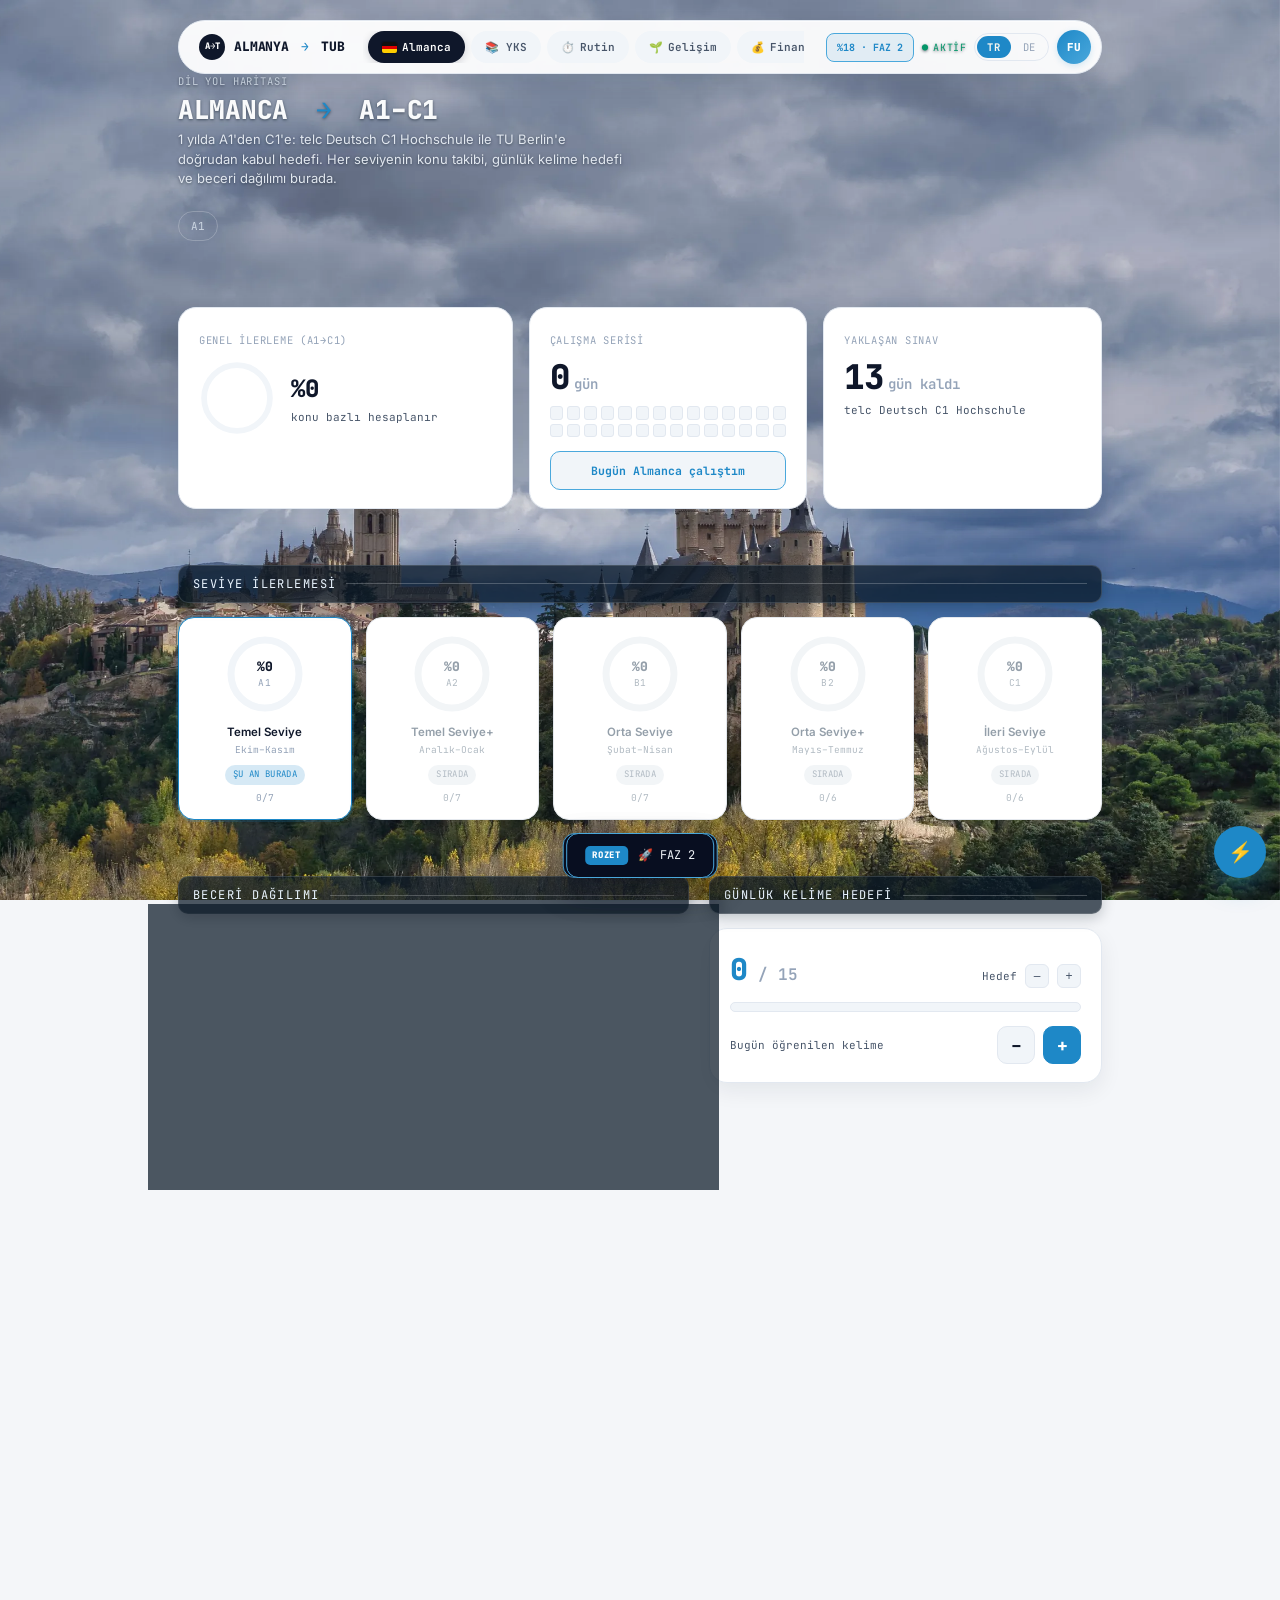
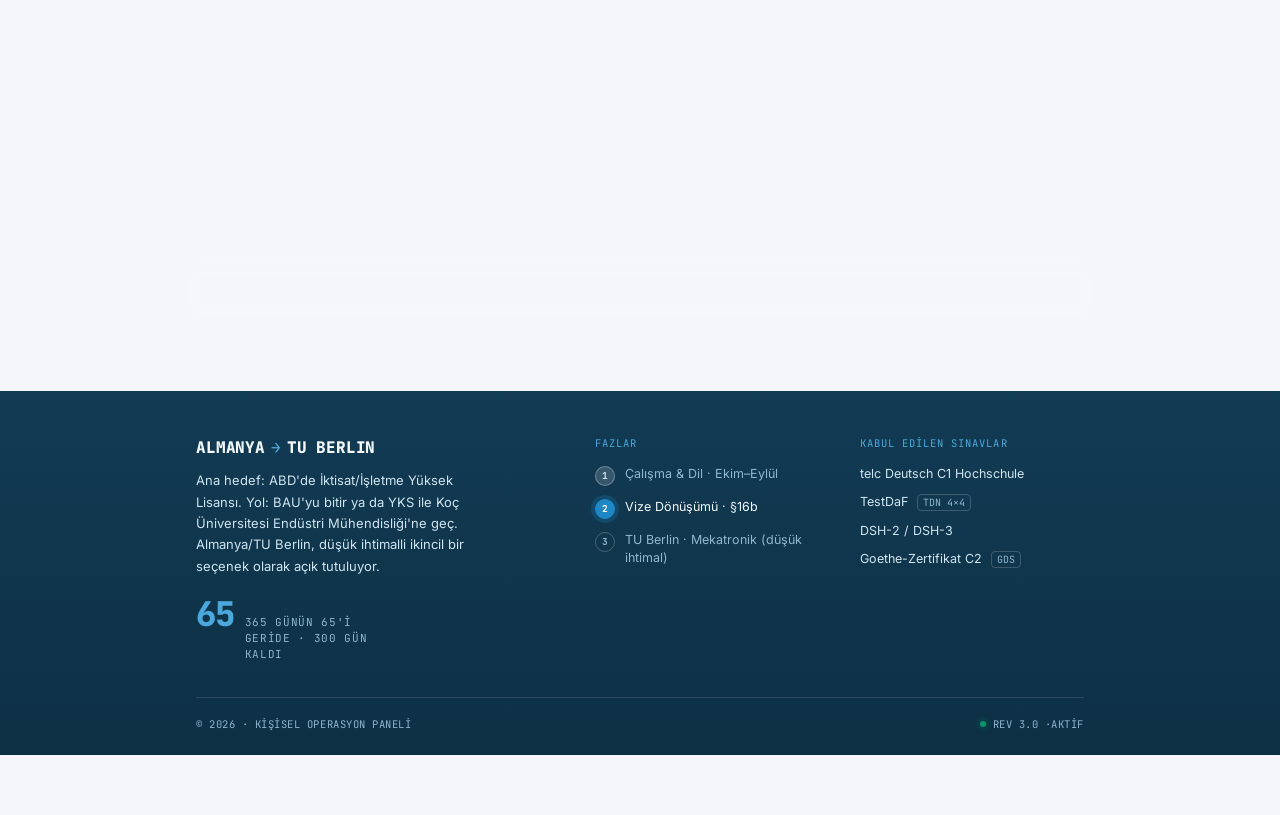
==== commit d9ecba37: "." ====
--- a/almanca.html
+++ b/almanca.html
@@ -25,6 +25,8 @@
         <a class="dash-topnav-link" data-page-link="sistem" href="index.html">⚙️ <span class="i18n" data-tr="Sistem" data-de="System">Sistem</span></a>
         <a class="dash-topnav-link active" data-page-link="almanca" href="almanca.html"><span class="flag-de" aria-hidden="true"></span> <span class="i18n" data-tr="Almanca" data-de="Deutsch">Almanca</span></a>
         <a class="dash-topnav-link" data-page-link="yks" href="yks.html">📚 YKS</a>
+        <a class="dash-topnav-link" data-page-link="rutin" href="rutin.html">⏱️ <span class="i18n" data-tr="Rutin" data-de="Routine">Rutin</span></a>
+        <a class="dash-topnav-link" data-page-link="gelisim" href="gelisim.html">🌱 <span class="i18n" data-tr="Gelişim" data-de="Entwicklung">Gelişim</span></a>
         <a class="dash-topnav-link" data-page-link="finans" href="finans.html">💰 <span class="i18n" data-tr="Finans" data-de="Finanzen">Finans</span></a>
         <a class="dash-topnav-link" data-page-link="evrak" href="evrak.html">📋 <span class="i18n" data-tr="Evrak" data-de="Unterlagen">Evrak</span></a>
         <a class="dash-topnav-link" data-page-link="blog" href="blog.html">📖 Blog</a>
@@ -134,7 +136,7 @@
 
       <div class="footer-brand-col">
         <a href="index.html" class="footer-brand">ALMANYA<span class="arrow">→</span>TU BERLIN</a>
-        <p class="footer-desc i18n" data-tr="Limburgerhof köprü dönemi operasyon paneli. Nihai hedef: Mekatronik Mühendisliği, TU Berlin." data-de="Operationspanel für die Übergangsphase in Limburgerhof. Endziel: Mechatronik-Ingenieurwesen, TU Berlin.">Limburgerhof köprü dönemi operasyon paneli. Nihai hedef: Mekatronik Mühendisliği, TU Berlin.</p>
+        <p class="footer-desc i18n" data-tr="Ana hedef: ABD'de İktisat/İşletme Yüksek Lisansı. Yol: BAU'yu bitir ya da YKS ile Koç Üniversitesi Endüstri Mühendisliği'ne geç. Almanya/TU Berlin, düşük ihtimalli ikincil bir seçenek olarak açık tutuluyor." data-de="Hauptziel: Master in Wirtschaft/BWL in den USA. Weg: BAU abschließen oder per YKS zur Industrial-Engineering-Fakultät der Koç-Universität wechseln. Deutschland/TU Berlin bleibt als unwahrscheinlichere Alternative offen.">Ana hedef: ABD'de İktisat/İşletme Yüksek Lisansı. Yol: BAU'yu bitir ya da YKS ile Koç Üniversitesi Endüstri Mühendisliği'ne geç. Almanya/TU Berlin, düşük ihtimalli ikincil bir seçenek olarak açık tutuluyor.</p>
         <div class="footer-live">
           <span class="footer-live-num" id="footerLiveNum">–</span>
           <span class="footer-live-label" id="footerLiveLabel">hesaplanıyor…</span>
@@ -146,7 +148,7 @@
         <ol class="footer-phases" id="footerPhases">
           <li data-phase="FAZ 1"><span class="footer-phase-dot"></span><span class="i18n" data-tr="Çalışma &amp; Dil · Ekim–Eylül" data-de="Arbeit &amp; Sprache · Okt.–Sept.">Çalışma &amp; Dil · Ekim–Eylül</span></li>
           <li data-phase="FAZ 2"><span class="footer-phase-dot"></span><span class="i18n" data-tr="Vize Dönüşümü · §16b" data-de="Visumsumwandlung · §16b">Vize Dönüşümü · §16b</span></li>
-          <li data-phase="FAZ 3"><span class="footer-phase-dot"></span><span class="i18n" data-tr="TU Berlin · Mekatronik" data-de="TU Berlin · Mechatronik">TU Berlin · Mekatronik</span></li>
+          <li data-phase="FAZ 3"><span class="footer-phase-dot"></span><span class="i18n" data-tr="TU Berlin · Mekatronik (düşük ihtimal)" data-de="TU Berlin · Mechatronik (geringe Wahrscheinlichkeit)">TU Berlin · Mekatronik (düşük ihtimal)</span></li>
         </ol>
       </div>
 
